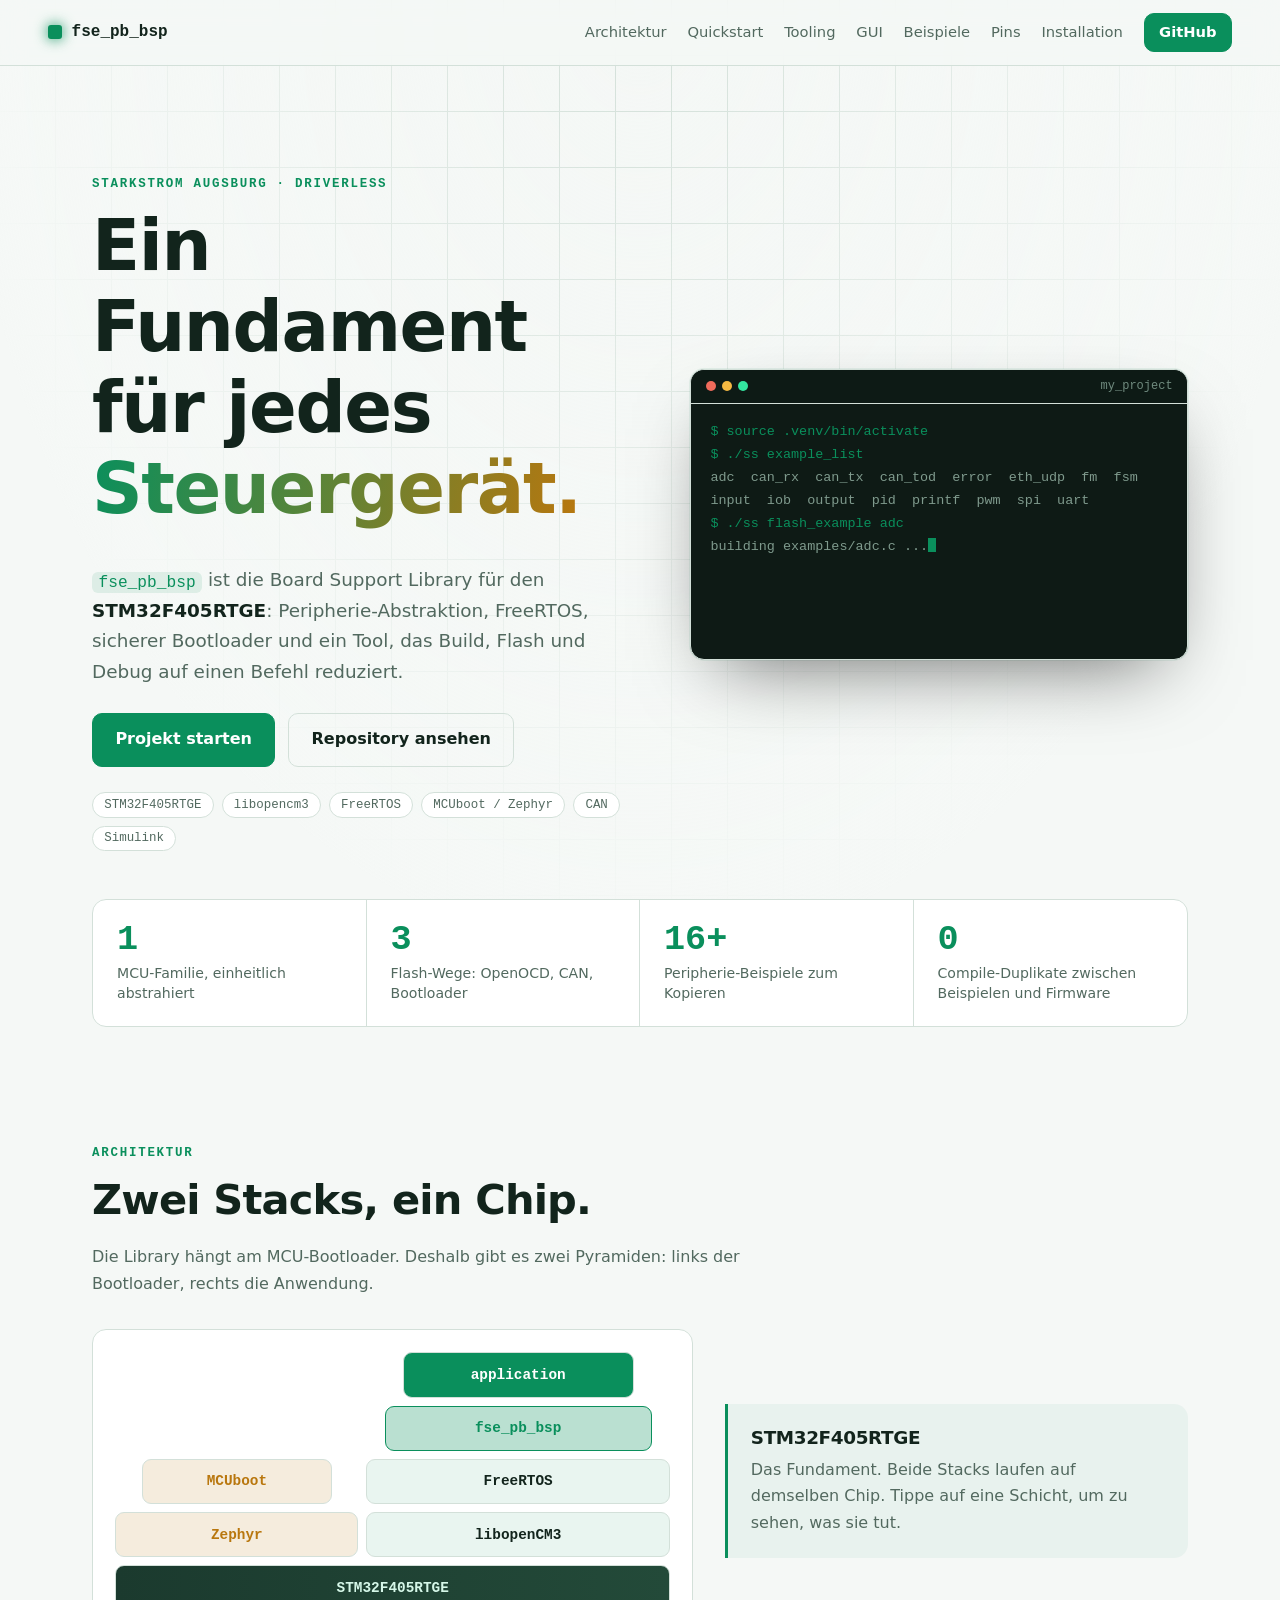
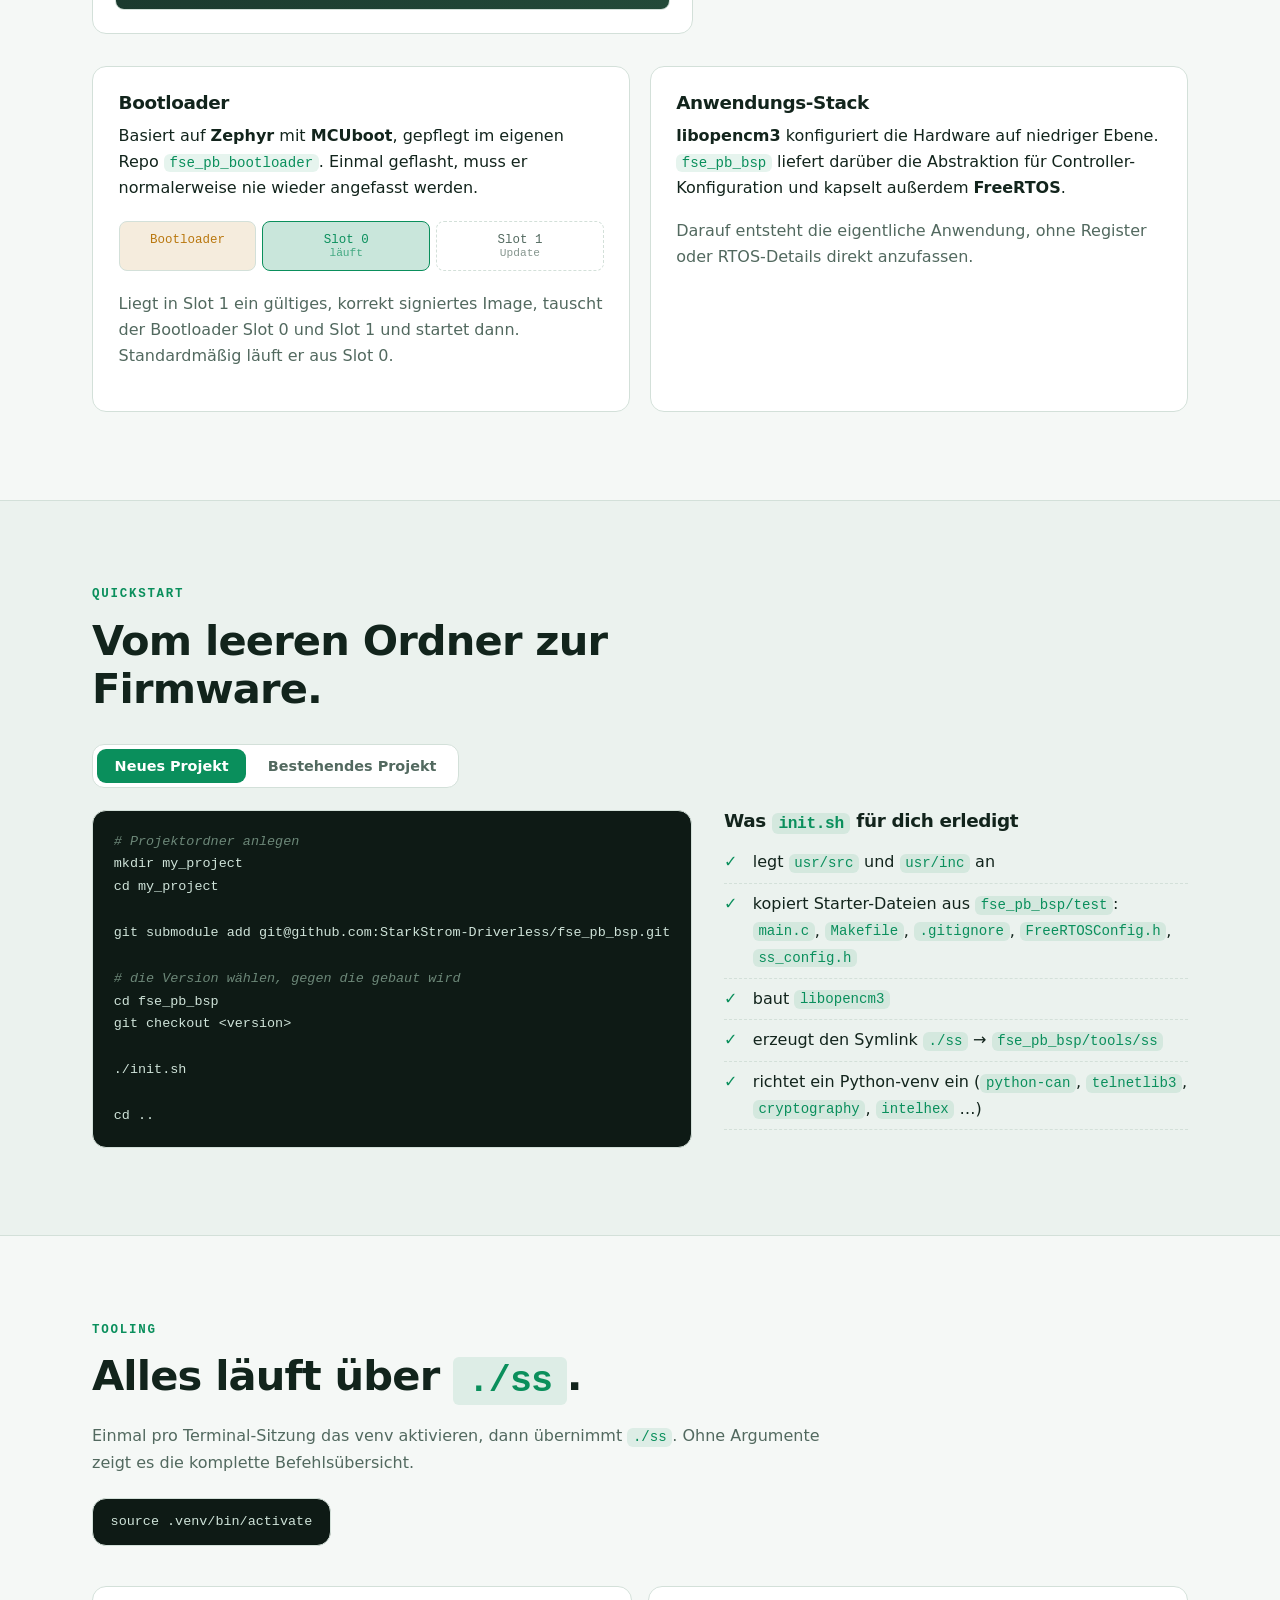
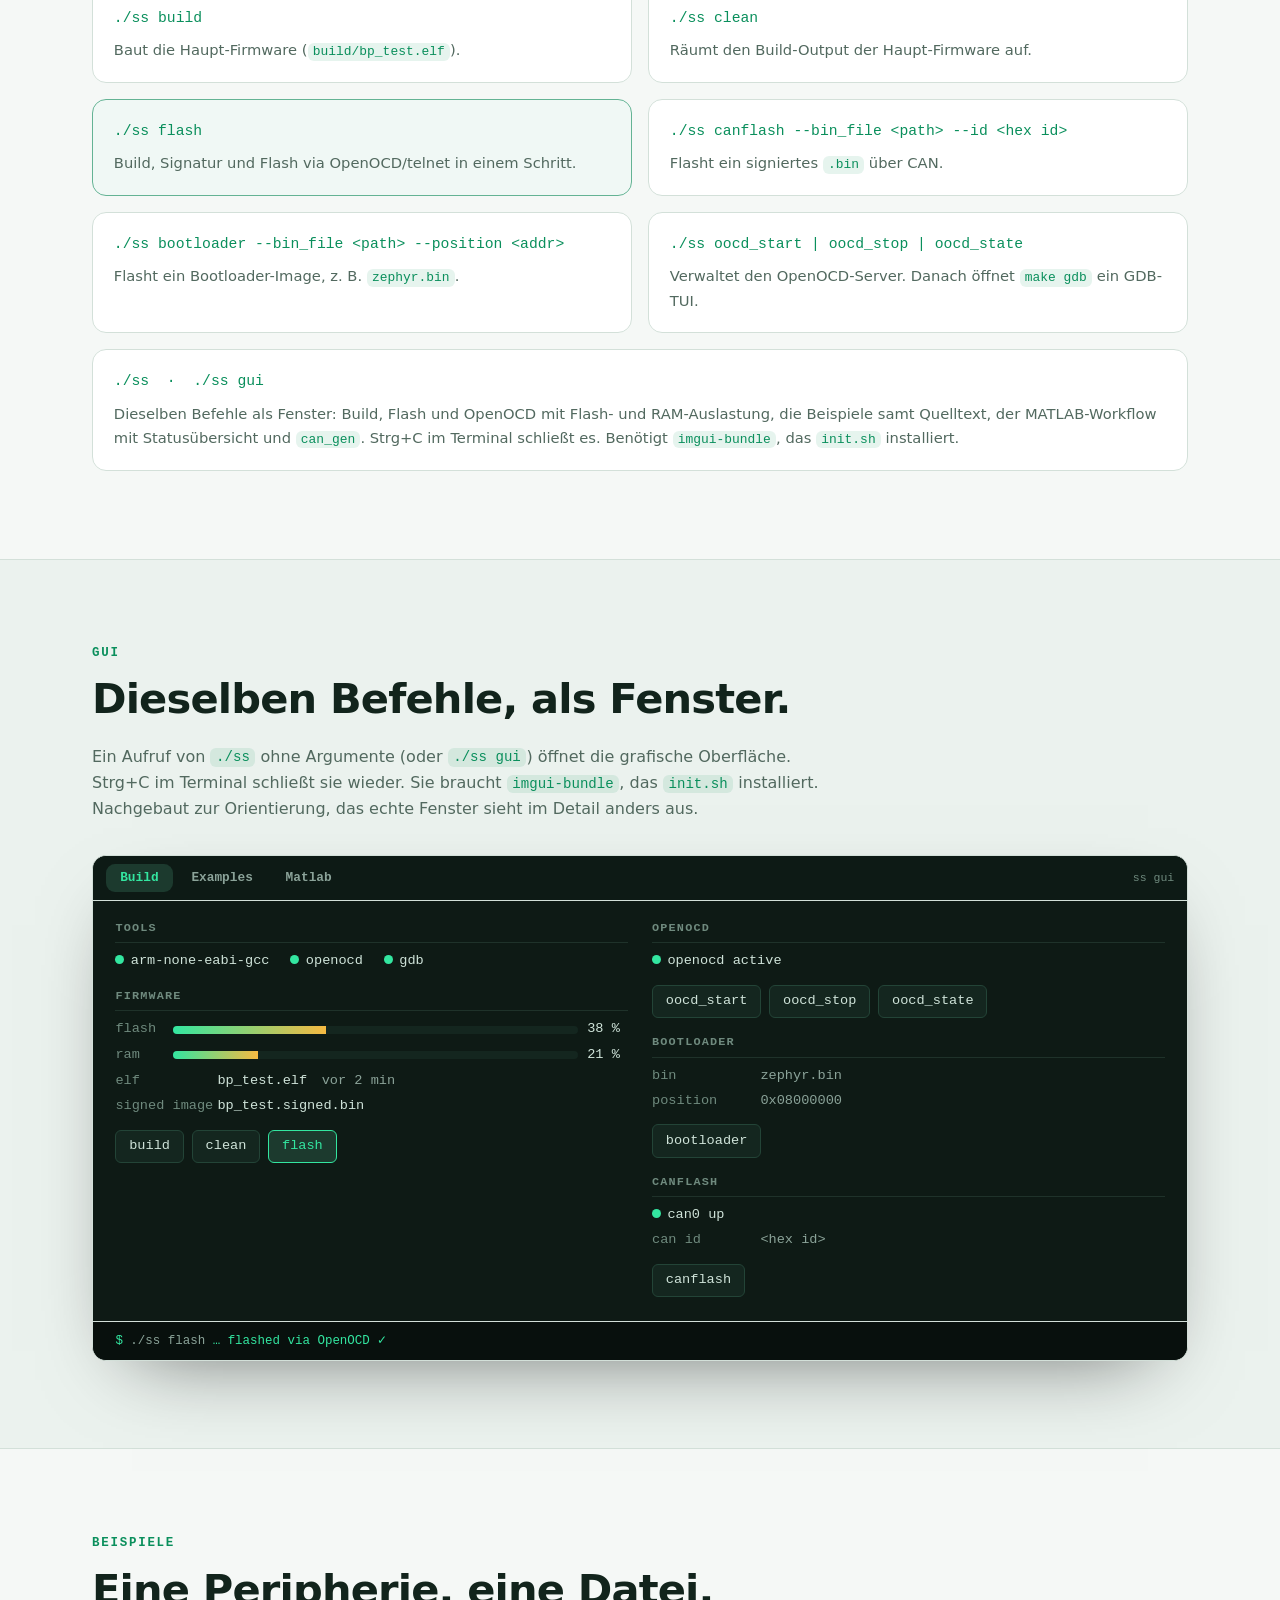
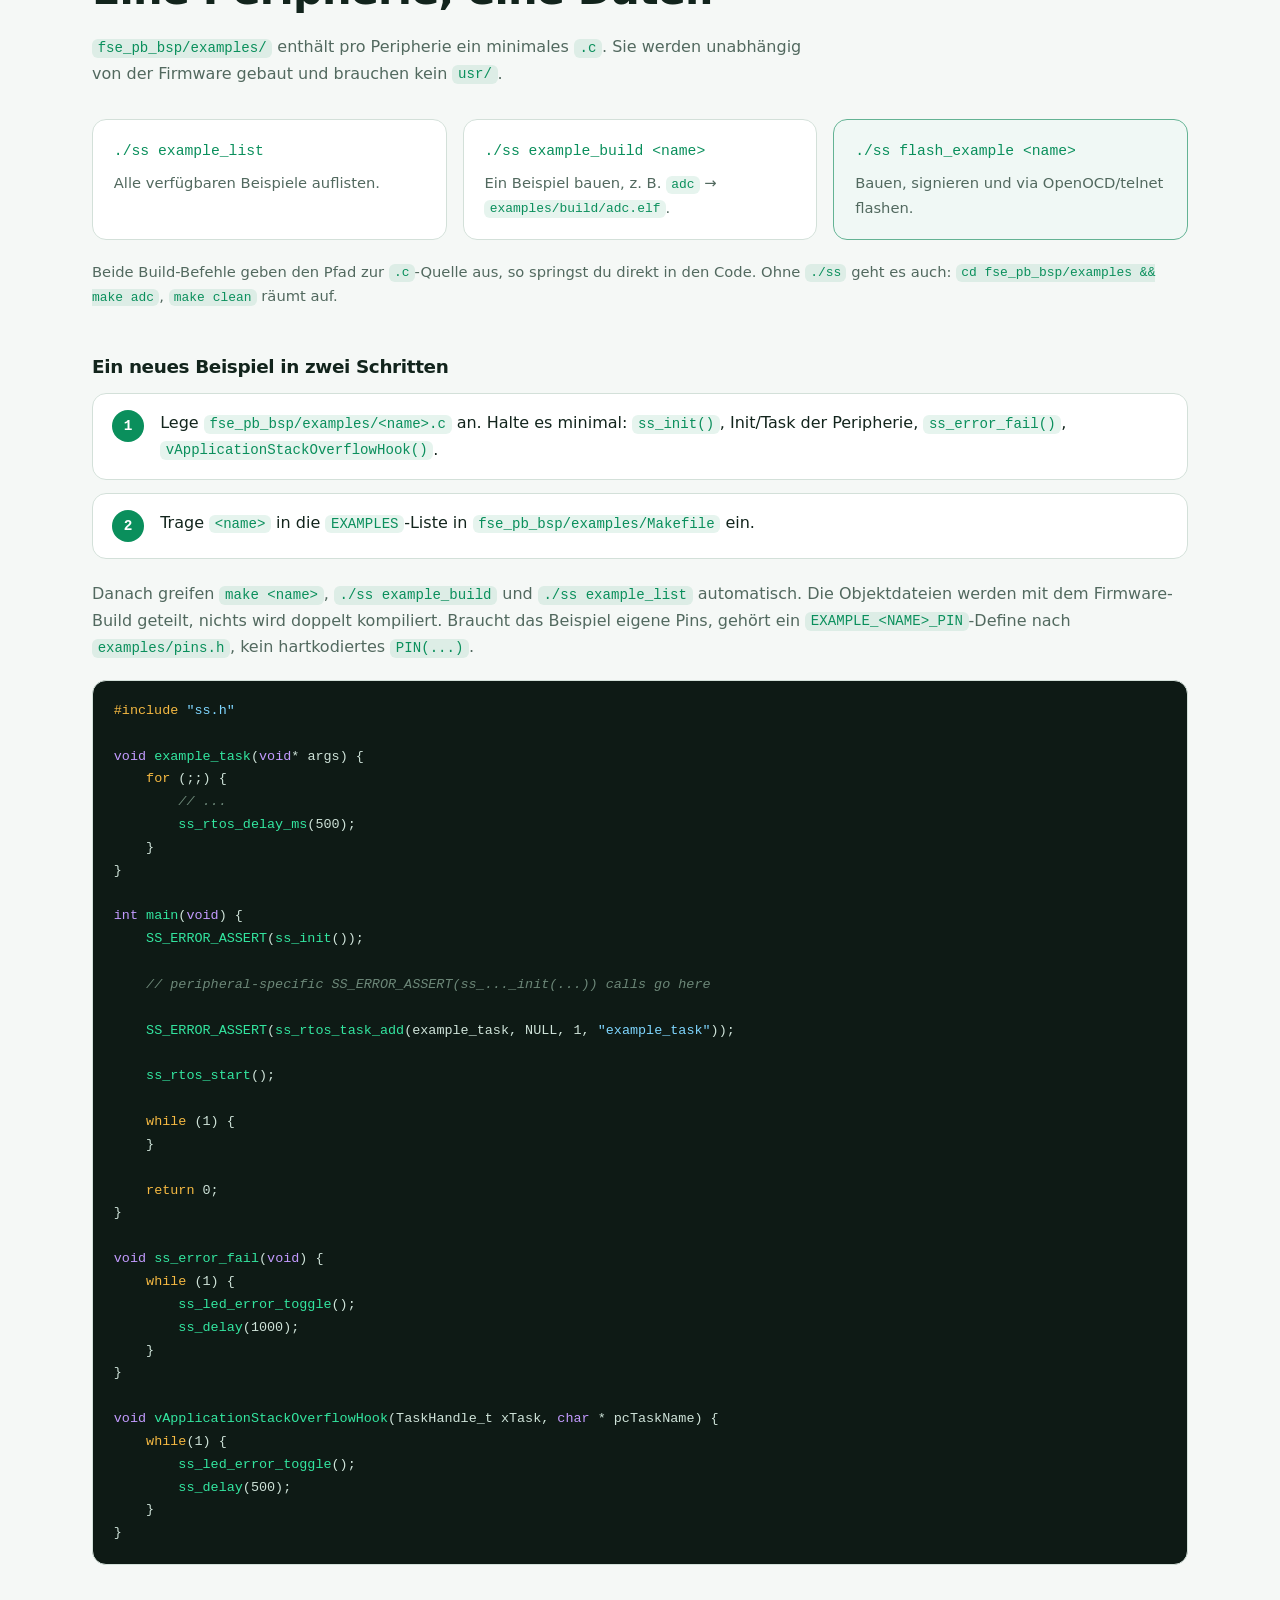
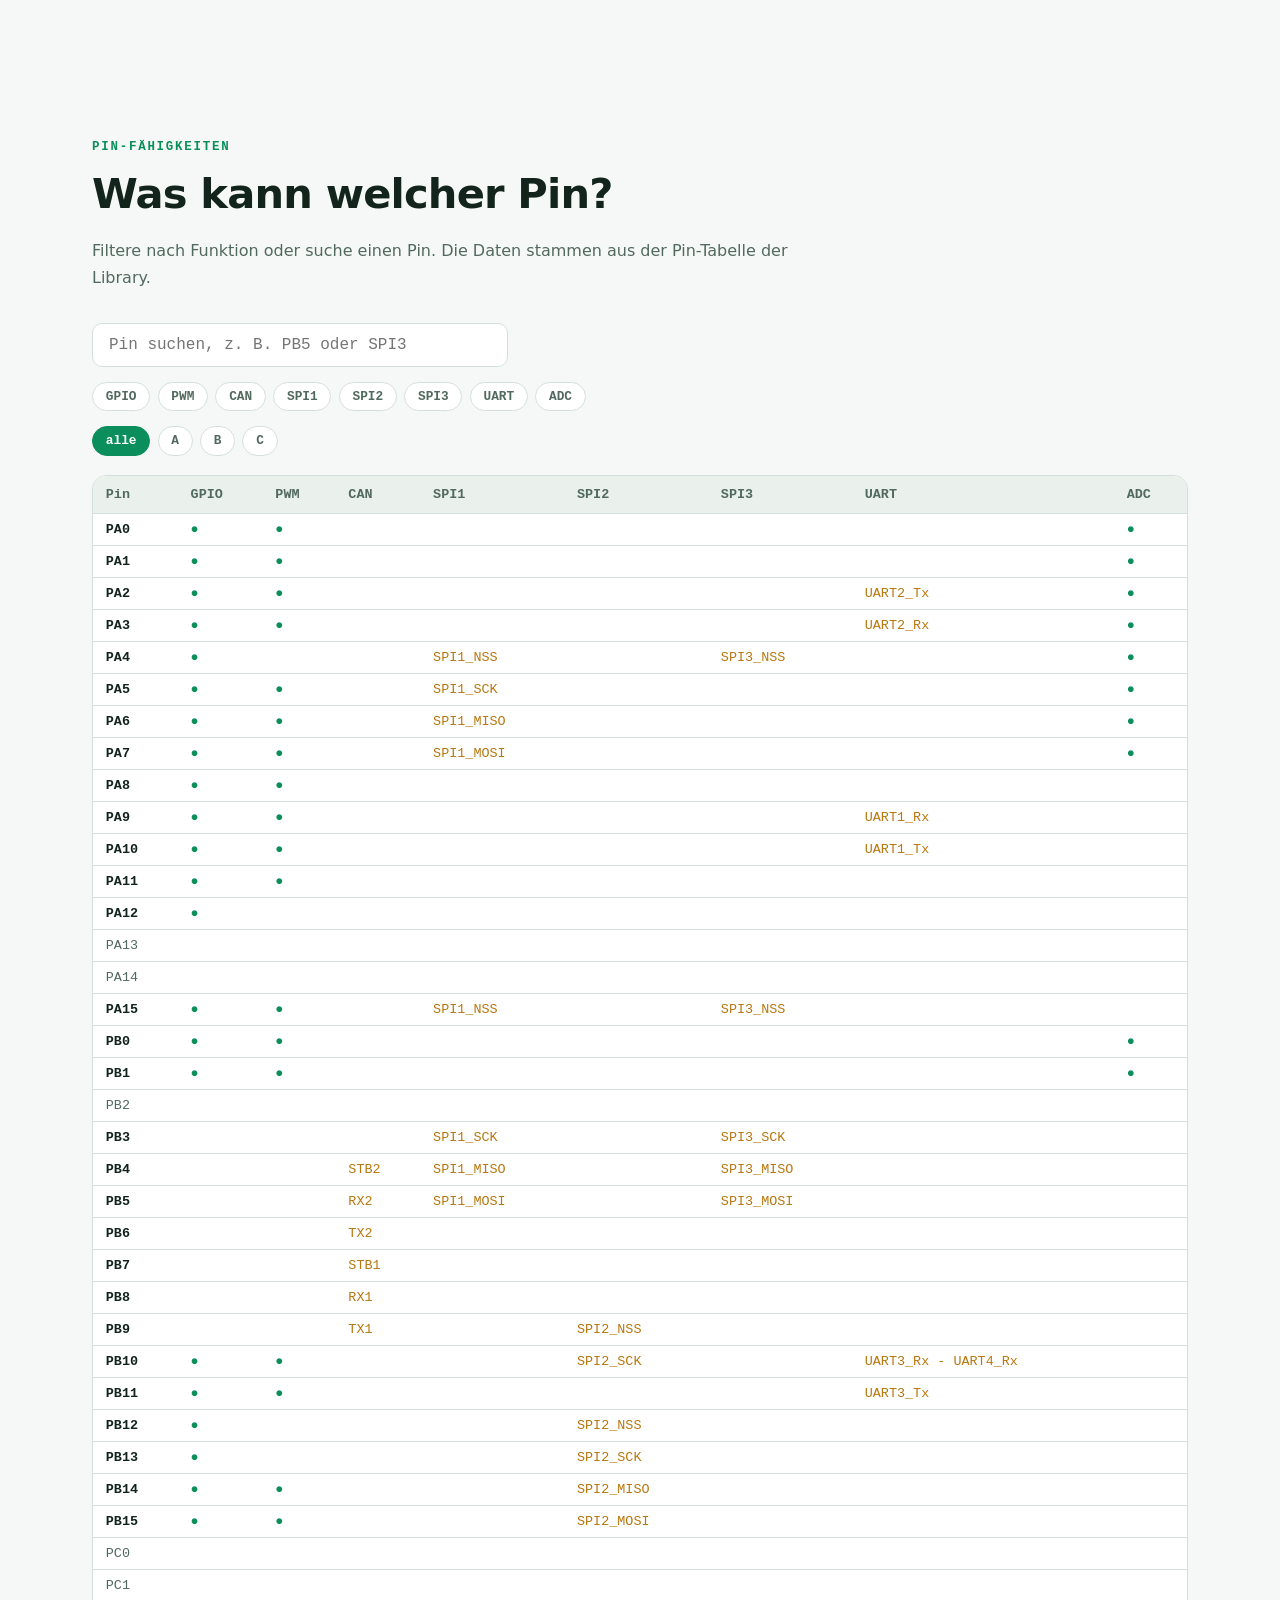
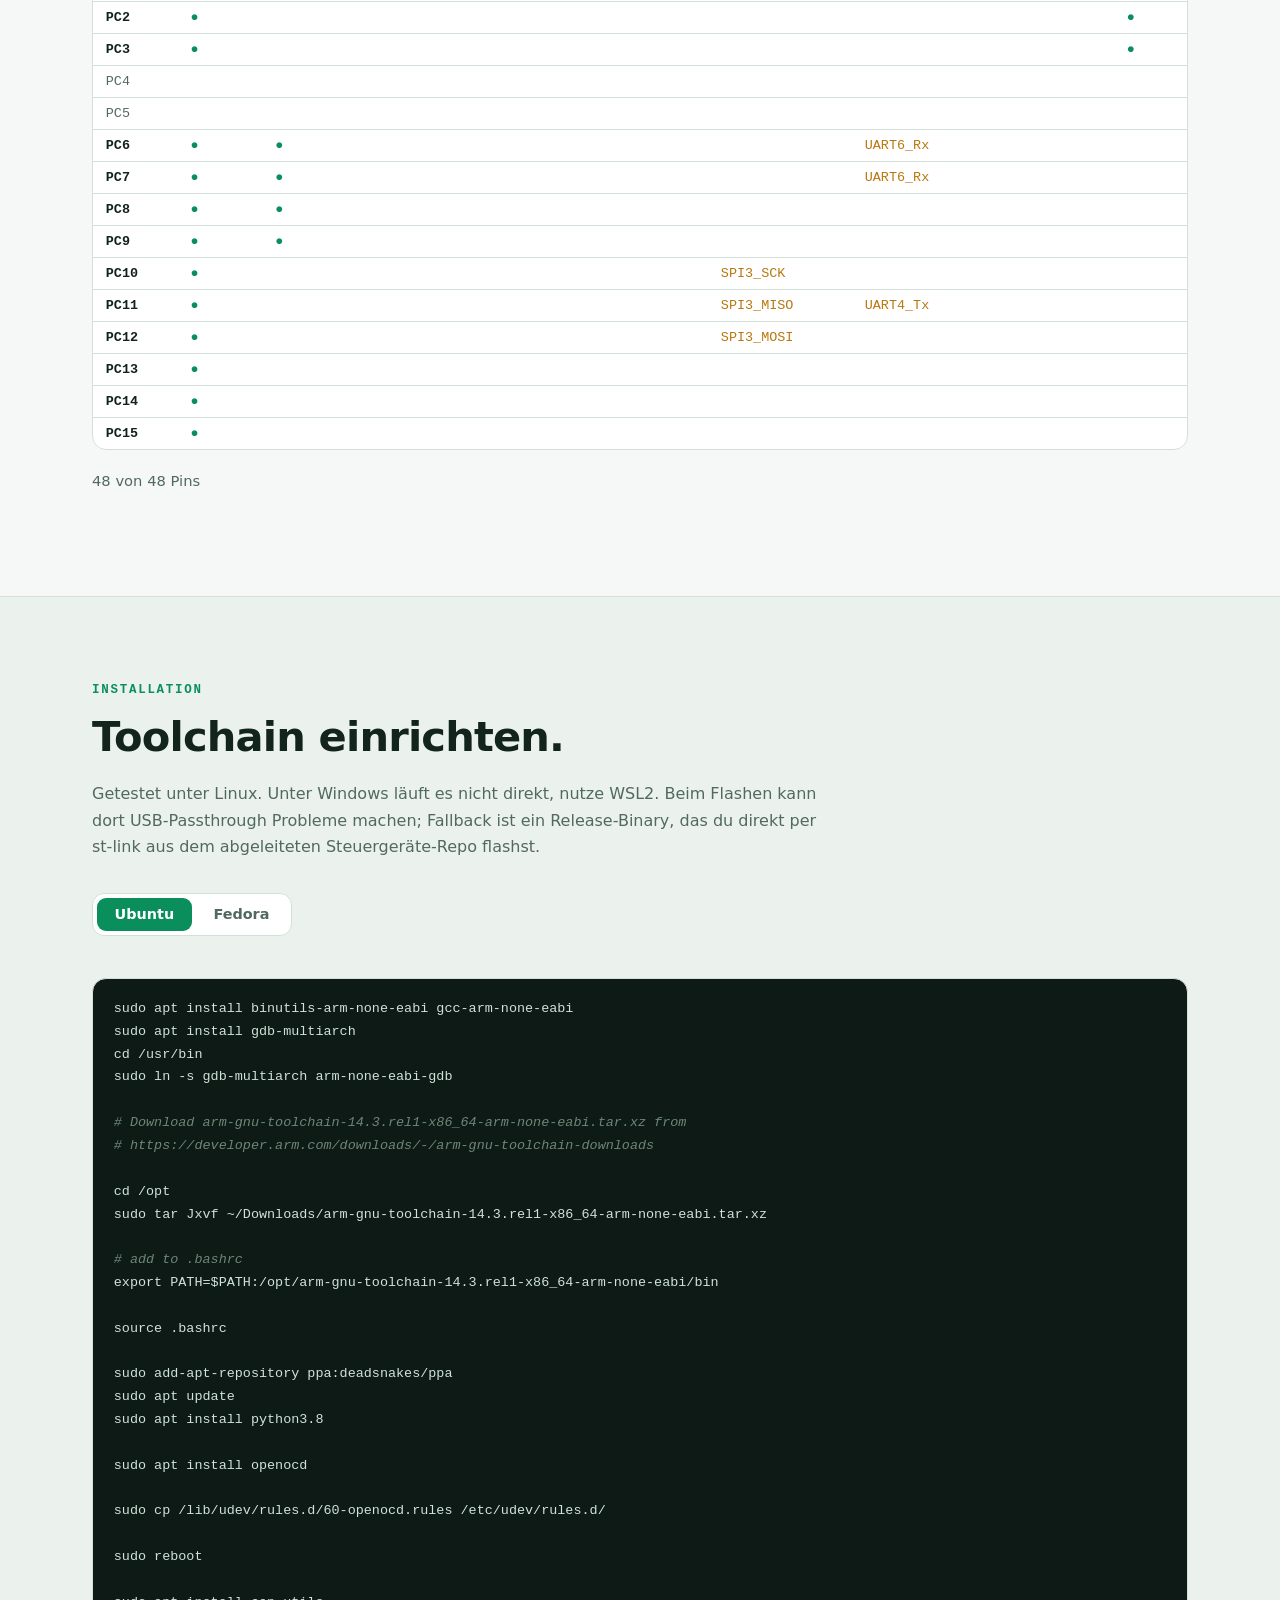
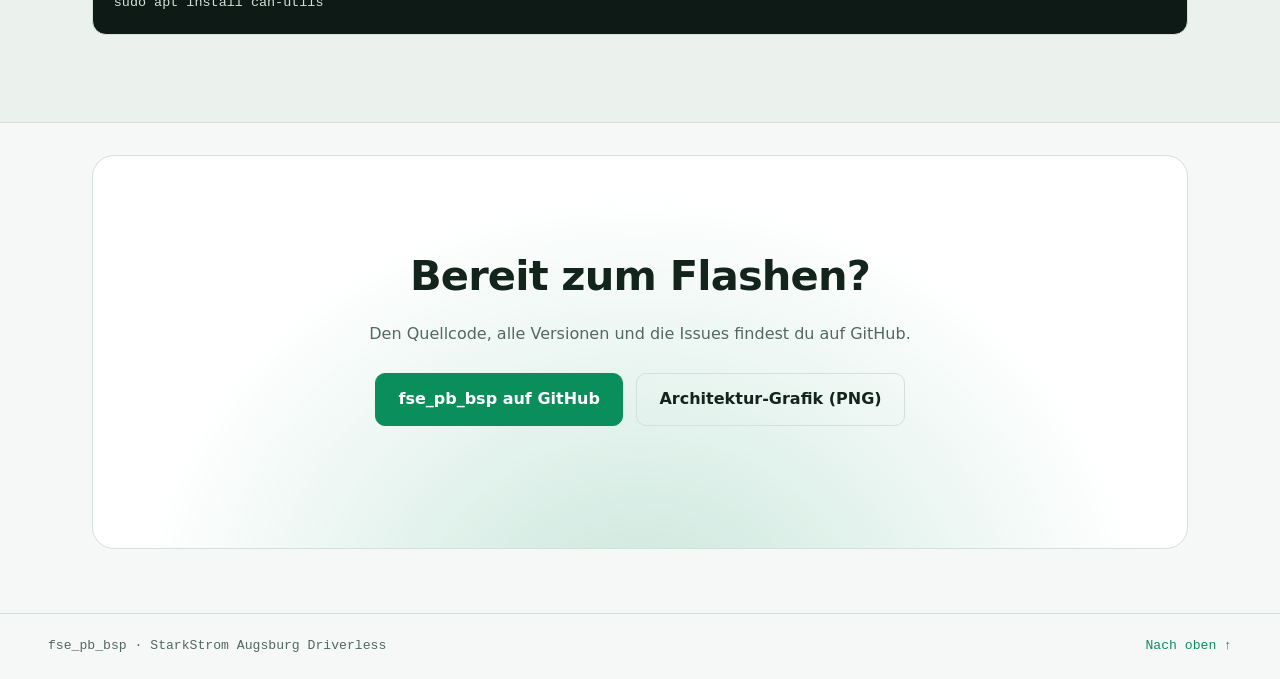
==== docs/index.html @ 4a1db3ed "Add ss GUI section to website Mockup of the ./ss gui window (Build, Examples, Matlab workflow tabs) " ====
<!doctype html>
<html lang="de">
<head>
<meta charset="utf-8">
<meta name="viewport" content="width=device-width, initial-scale=1">
<title>fse_pb_bsp – Board Support Library für STM32F405</title>
<meta name="description" content="Board Support Library für den STM32F405RTGE, eingesetzt in den Steuergeräten von StarkStrom Augsburg Driverless.">
<meta name="theme-color" content="#0b1210">
<link rel="icon" href="data:image/svg+xml,%3Csvg xmlns='http://www.w3.org/2000/svg' viewBox='0 0 32 32'%3E%3Crect width='32' height='32' rx='6' fill='%230b1210'/%3E%3Cpath d='M8 22V10h8a4 4 0 010 8H8' fill='none' stroke='%2333e6a0' stroke-width='3'/%3E%3C/svg%3E">
<link rel="stylesheet" href="css/style.css">
</head>
<body>

<header class="nav">
  <a class="brand" href="#top"><span class="brand-mark"></span>fse_pb_bsp</a>
  <nav>
    <a href="#stack">Architektur</a>
    <a href="#start">Quickstart</a>
    <a href="#tooling">Tooling</a>
    <a href="#gui">GUI</a>
    <a href="#examples">Beispiele</a>
    <a href="#pins">Pins</a>
    <a href="#install">Installation</a>
    <a class="btn btn-small" href="https://github.com/StarkStrom-Driverless/fse_pb_bsp">GitHub</a>
  </nav>
</header>

<main id="top">

<section class="hero">
  <div class="hero-text">
    <p class="eyebrow">StarkStrom Augsburg · Driverless</p>
    <h1>Ein Fundament für jedes<br><span class="grad">Steuergerät.</span></h1>
    <p class="lead">
      <code>fse_pb_bsp</code> ist die Board Support Library für den <strong>STM32F405RTGE</strong>:
      Peripherie-Abstraktion, FreeRTOS, sicherer Bootloader und ein Tool, das Build, Flash und Debug
      auf einen Befehl reduziert.
    </p>
    <div class="cta">
      <a class="btn" href="#start">Projekt starten</a>
      <a class="btn btn-ghost" href="https://github.com/StarkStrom-Driverless/fse_pb_bsp">Repository ansehen</a>
    </div>
    <ul class="chips">
      <li>STM32F405RTGE</li><li>libopencm3</li><li>FreeRTOS</li><li>MCUboot / Zephyr</li><li>CAN</li><li>Simulink</li>
    </ul>
  </div>

  <div class="terminal" aria-label="Beispiel-Terminal">
    <div class="term-bar"><i></i><i></i><i></i><span>my_project</span></div>
    <pre id="term" aria-live="off"></pre>
  </div>
</section>

<section class="facts">
  <div><b>1</b><span>MCU-Familie, einheitlich abstrahiert</span></div>
  <div><b>3</b><span>Flash-Wege: OpenOCD, CAN, Bootloader</span></div>
  <div><b>16+</b><span>Peripherie-Beispiele zum Kopieren</span></div>
  <div><b>0</b><span>Compile-Duplikate zwischen Beispielen und Firmware</span></div>
</section>

<section id="stack" class="block">
  <div class="block-head">
    <p class="eyebrow">Architektur</p>
    <h2>Zwei Stacks, ein Chip.</h2>
    <p>Die Library hängt am MCU-Bootloader. Deshalb gibt es zwei Pyramiden: links der Bootloader, rechts die Anwendung.</p>
  </div>

  <div class="stack-wrap">
    <div class="stack" role="img" aria-label="Software-Pyramide: STM32F405RTGE als Basis, darauf links Zephyr und MCUboot, rechts libopenCM3, FreeRTOS, fse_pb_bsp und application">
      <div class="col left">
        <div class="lay l-boot" data-k="mcuboot">MCUboot</div>
        <div class="lay l-boot" data-k="zephyr">Zephyr</div>
      </div>
      <div class="col right">
        <div class="lay l-app" data-k="app">application</div>
        <div class="lay l-bsp" data-k="bsp">fse_pb_bsp</div>
        <div class="lay l-3p" data-k="rtos">FreeRTOS</div>
        <div class="lay l-3p" data-k="ocm3">libopenCM3</div>
      </div>
      <div class="lay l-hw" data-k="mcu">STM32F405RTGE</div>
    </div>

    <div class="stack-info" id="stackInfo">
      <h3>STM32F405RTGE</h3>
      <p>Das Fundament. Beide Stacks laufen auf demselben Chip. Tippe auf eine Schicht, um zu sehen, was sie tut.</p>
    </div>
  </div>

  <div class="cards two">
    <article class="card">
      <h3>Bootloader</h3>
      <p>Basiert auf <strong>Zephyr</strong> mit <strong>MCUboot</strong>, gepflegt im eigenen Repo <code>fse_pb_bootloader</code>.
         Einmal geflasht, muss er normalerweise nie wieder angefasst werden.</p>
      <div class="slots">
        <div class="slot boot">Bootloader</div>
        <div class="slot s0">Slot 0 <small>läuft</small></div>
        <div class="slot s1">Slot 1 <small>Update</small></div>
      </div>
      <p class="muted">Liegt in Slot 1 ein gültiges, korrekt signiertes Image, tauscht der Bootloader Slot 0 und Slot 1 und startet dann. Standardmäßig läuft er aus Slot 0.</p>
    </article>
    <article class="card">
      <h3>Anwendungs-Stack</h3>
      <p><strong>libopencm3</strong> konfiguriert die Hardware auf niedriger Ebene. <code>fse_pb_bsp</code> liefert
         darüber die Abstraktion für Controller-Konfiguration und kapselt außerdem <strong>FreeRTOS</strong>.</p>
      <p class="muted">Darauf entsteht die eigentliche Anwendung, ohne Register oder RTOS-Details direkt anzufassen.</p>
    </article>
  </div>
</section>

<section id="start" class="block alt">
  <div class="block-head">
    <p class="eyebrow">Quickstart</p>
    <h2>Vom leeren Ordner zur Firmware.</h2>
  </div>

  <div class="tabs" data-tabs>
    <div class="tab-list" role="tablist">
      <button role="tab" aria-selected="true" data-tab="new">Neues Projekt</button>
      <button role="tab" aria-selected="false" data-tab="init">Bestehendes Projekt</button>
    </div>

    <div class="tab-panel" data-panel="new">
      <div class="split">
        <div>
<pre class="code" data-copy><code><span class="c"># Projektordner anlegen</span>
mkdir my_project
cd my_project

git submodule add git@github.com:StarkStrom-Driverless/fse_pb_bsp.git

<span class="c"># die Version wählen, gegen die gebaut wird</span>
cd fse_pb_bsp
git checkout &lt;version&gt;

./init.sh

cd ..</code></pre>
        </div>
        <div>
          <h3>Was <code>init.sh</code> für dich erledigt</h3>
          <ul class="ticks">
            <li>legt <code>usr/src</code> und <code>usr/inc</code> an</li>
            <li>kopiert Starter-Dateien aus <code>fse_pb_bsp/test</code>: <code>main.c</code>, <code>Makefile</code>, <code>.gitignore</code>, <code>FreeRTOSConfig.h</code>, <code>ss_config.h</code></li>
            <li>baut <code>libopencm3</code></li>
            <li>erzeugt den Symlink <code>./ss</code> → <code>fse_pb_bsp/tools/ss</code></li>
            <li>richtet ein Python-venv ein (<code>python-can</code>, <code>telnetlib3</code>, <code>cryptography</code>, <code>intelhex</code> …)</li>
          </ul>
        </div>
      </div>
    </div>

    <div class="tab-panel" data-panel="init" hidden>
      <div class="split">
        <div>
<pre class="code" data-copy><code>cd my_project

git submodule update

cd fse_pb_bsp
git checkout &lt;version&gt;

./init.sh

cd ..</code></pre>
        </div>
        <div>
          <h3>Frisch geklont oder Version gebumpt?</h3>
          <p>Dieselben Schritte gegen den vorhandenen Checkout.</p>
          <p class="callout"><code>init.sh</code> ist gefahrlos wiederholbar: Starter-Dateien werden nur kopiert, wenn sie fehlen
          (<code>cp -n</code>), Symlink und venv nur bei Bedarf neu erzeugt.</p>
        </div>
      </div>
    </div>
  </div>
</section>

<section id="tooling" class="block">
  <div class="block-head">
    <p class="eyebrow">Tooling</p>
    <h2>Alles läuft über <code>./ss</code>.</h2>
    <p>Einmal pro Terminal-Sitzung das venv aktivieren, dann übernimmt <code>./ss</code>. Ohne Argumente zeigt es die komplette Befehlsübersicht.</p>
    <pre class="code inline" data-copy><code>source .venv/bin/activate</code></pre>
  </div>

  <div class="cmd-grid">
    <div class="cmd"><code>./ss build</code><p>Baut die Haupt-Firmware (<code>build/bp_test.elf</code>).</p></div>
    <div class="cmd"><code>./ss clean</code><p>Räumt den Build-Output der Haupt-Firmware auf.</p></div>
    <div class="cmd hot"><code>./ss flash</code><p>Build, Signatur und Flash via OpenOCD/telnet in einem Schritt.</p></div>
    <div class="cmd"><code>./ss canflash --bin_file &lt;path&gt; --id &lt;hex id&gt;</code><p>Flasht ein signiertes <code>.bin</code> über CAN.</p></div>
    <div class="cmd"><code>./ss bootloader --bin_file &lt;path&gt; --position &lt;addr&gt;</code><p>Flasht ein Bootloader-Image, z. B. <code>zephyr.bin</code>.</p></div>
    <div class="cmd"><code>./ss oocd_start | oocd_stop | oocd_state</code><p>Verwaltet den OpenOCD-Server. Danach öffnet <code>make gdb</code> ein GDB-TUI.</p></div>
    <div class="cmd wide"><code>./ss &nbsp;·&nbsp; ./ss gui</code>
      <p>Dieselben Befehle als Fenster: Build, Flash und OpenOCD mit Flash- und RAM-Auslastung, die Beispiele samt Quelltext,
      der MATLAB-Workflow mit Statusübersicht und <code>can_gen</code>. Strg+C im Terminal schließt es.
      Benötigt <code>imgui-bundle</code>, das <code>init.sh</code> installiert.</p></div>
  </div>
</section>

<section id="gui" class="block alt">
  <div class="block-head">
    <p class="eyebrow">GUI</p>
    <h2>Dieselben Befehle, als Fenster.</h2>
    <p>Ein Aufruf von <code>./ss</code> ohne Argumente (oder <code>./ss gui</code>) öffnet die grafische Oberfläche. Strg+C im Terminal schließt sie wieder.
       Sie braucht <code>imgui-bundle</code>, das <code>init.sh</code> installiert. Nachgebaut zur Orientierung, das echte Fenster sieht im Detail anders aus.</p>
  </div>

  <div class="gui-win" data-tabs>
    <div class="gui-bar">
      <div class="tab-list gui-tabs" role="tablist">
        <button role="tab" aria-selected="true" data-tab="g-build">Build</button>
        <button role="tab" aria-selected="false" data-tab="g-ex">Examples</button>
        <button role="tab" aria-selected="false" data-tab="g-mat">Matlab</button>
      </div>
      <span class="gui-title">ss gui</span>
    </div>

    <div class="gui-body" data-panel="g-build">
      <div class="gui-col">
        <h4>tools</h4>
        <p><i class="dot ok"></i>arm-none-eabi-gcc <i class="dot ok"></i>openocd <i class="dot ok"></i>gdb</p>
        <h4>firmware</h4>
        <div class="meter"><label>flash</label><div class="bar"><b style="width:38%"></b></div><span>38 %</span></div>
        <div class="meter"><label>ram</label><div class="bar"><b style="width:21%"></b></div><span>21 %</span></div>
        <p class="kv"><span>elf</span>bp_test.elf <em>vor 2 min</em></p>
        <p class="kv"><span>signed image</span>bp_test.signed.bin</p>
        <div class="btnrow"><u>build</u><u>clean</u><u class="hot">flash</u></div>
      </div>
      <div class="gui-col">
        <h4>openocd</h4>
        <p><i class="dot ok"></i>openocd active</p>
        <div class="btnrow"><u>oocd_start</u><u>oocd_stop</u><u>oocd_state</u></div>
        <h4>bootloader</h4>
        <p class="kv"><span>bin</span><em>zephyr.bin</em></p>
        <p class="kv"><span>position</span><em>0x08000000</em></p>
        <div class="btnrow"><u>bootloader</u></div>
        <h4>canflash</h4>
        <p><i class="dot ok"></i>can0 up</p>
        <p class="kv"><span>can id</span><em>&lt;hex id&gt;</em></p>
        <div class="btnrow"><u>canflash</u></div>
      </div>
    </div>

    <div class="gui-body single" data-panel="g-ex" hidden>
      <div class="gui-col">
        <h4>examples</h4>
        <div class="ex-list">
          <u>adc</u><u>can_rx</u><u>can_tx</u><u>can_tod</u><u>error</u><u>eth_udp</u><u>fm</u><u>fsm</u>
          <u>input</u><u>iob</u><u>output</u><u>pid</u><u>printf</u><u>pwm</u><u>spi</u><u>uart</u>
        </div>
        <p class="muted">Ein Beispiel auswählen zeigt seinen Quelltext. Von dort aus lässt es sich bauen (<code>example_build</code>) und flashen (<code>flash_example</code>).</p>
      </div>
    </div>

    <div class="gui-body single" data-panel="g-mat" hidden>
      <div class="gui-col">
        <h4>workflow <small>Box anklicken führt den Schritt aus</small></h4>
        <div class="flow">
          <div class="fb ok"><b>matlab_init</b><small>libraries + model</small></div>
          <i>→</i>
          <div class="fb ok"><b>matlab_config</b><small>ert.tlc, step 0.001 s</small></div>
          <i>→</i>
          <div class="fb idle"><b>matlab_open</b><small>edit the model</small></div>
          <i>→</i>
          <div class="fb warn"><b>matlab_build</b><small>model is newer</small></div>
          <i>→</i>
          <div class="fb bad"><b>build</b><small>no elf</small></div>
          <i>→</i>
          <div class="fb idle"><b>flash</b><small>openocd down</small></div>
        </div>
        <p class="legend"><i class="dot ok"></i>aktuell <i class="dot warn"></i>veraltet <i class="dot bad"></i>fehlt <i class="dot idle"></i>neutral</p>
        <p class="muted">Der Status ergibt sich aus Dateizeiten und Einstellungen: ist das Modell neuer als der generierte Code, wird <code>matlab_build</code> gelb.
        Unter <strong>Config</strong> laufen Einrichtung, Libraries und Cleanup, unter <strong>CAN</strong> die generierten Message-Libraries und <code>can_gen</code>.</p>
      </div>
    </div>

    <div class="gui-log"><span class="p">$</span> ./ss flash <span class="ok">… flashed via OpenOCD ✓</span></div>
  </div>
</section>

<section id="examples" class="block">
  <div class="block-head">
    <p class="eyebrow">Beispiele</p>
    <h2>Eine Peripherie, eine Datei.</h2>
    <p><code>fse_pb_bsp/examples/</code> enthält pro Peripherie ein minimales <code>.c</code>. Sie werden unabhängig von der Firmware gebaut und brauchen kein <code>usr/</code>.</p>
  </div>

  <div class="cmd-grid three">
    <div class="cmd"><code>./ss example_list</code><p>Alle verfügbaren Beispiele auflisten.</p></div>
    <div class="cmd"><code>./ss example_build &lt;name&gt;</code><p>Ein Beispiel bauen, z. B. <code>adc</code> → <code>examples/build/adc.elf</code>.</p></div>
    <div class="cmd hot"><code>./ss flash_example &lt;name&gt;</code><p>Bauen, signieren und via OpenOCD/telnet flashen.</p></div>
  </div>
  <p class="note">Beide Build-Befehle geben den Pfad zur <code>.c</code>-Quelle aus, so springst du direkt in den Code. Ohne <code>./ss</code> geht es auch:
    <code>cd fse_pb_bsp/examples &amp;&amp; make adc</code>, <code>make clean</code> räumt auf.</p>

  <div class="ex-wrap">
    <h3>Ein neues Beispiel in zwei Schritten</h3>
    <ol class="steps">
      <li><span>1</span><div>Lege <code>fse_pb_bsp/examples/&lt;name&gt;.c</code> an. Halte es minimal: <code>ss_init()</code>, Init/Task der Peripherie, <code>ss_error_fail()</code>, <code>vApplicationStackOverflowHook()</code>.</div></li>
      <li><span>2</span><div>Trage <code>&lt;name&gt;</code> in die <code>EXAMPLES</code>-Liste in <code>fse_pb_bsp/examples/Makefile</code> ein.</div></li>
    </ol>
    <p class="muted">Danach greifen <code>make &lt;name&gt;</code>, <code>./ss example_build</code> und <code>./ss example_list</code> automatisch. Die Objektdateien werden mit dem Firmware-Build geteilt, nichts wird doppelt kompiliert.
    Braucht das Beispiel eigene Pins, gehört ein <code>EXAMPLE_&lt;NAME&gt;_PIN</code>-Define nach <code>examples/pins.h</code>, kein hartkodiertes <code>PIN(...)</code>.</p>

<pre class="code big" data-copy><code><span class="k">#include</span> <span class="s">"ss.h"</span>

<span class="t">void</span> <span class="f">example_task</span>(<span class="t">void</span>* args) {
    <span class="k">for</span> (;;) {
        <span class="c">// ...</span>
        <span class="f">ss_rtos_delay_ms</span>(500);
    }
}

<span class="t">int</span> <span class="f">main</span>(<span class="t">void</span>) {
    <span class="f">SS_ERROR_ASSERT</span>(<span class="f">ss_init</span>());

    <span class="c">// peripheral-specific SS_ERROR_ASSERT(ss_..._init(...)) calls go here</span>

    <span class="f">SS_ERROR_ASSERT</span>(<span class="f">ss_rtos_task_add</span>(example_task, NULL, 1, <span class="s">"example_task"</span>));

    <span class="f">ss_rtos_start</span>();

    <span class="k">while</span> (1) {
    }

    <span class="k">return</span> 0;
}

<span class="t">void</span> <span class="f">ss_error_fail</span>(<span class="t">void</span>) {
    <span class="k">while</span> (1) {
        <span class="f">ss_led_error_toggle</span>();
        <span class="f">ss_delay</span>(1000);
    }
}

<span class="t">void</span> <span class="f">vApplicationStackOverflowHook</span>(TaskHandle_t xTask, <span class="t">char</span> * pcTaskName) {
    <span class="k">while</span>(1) {
        <span class="f">ss_led_error_toggle</span>();
        <span class="f">ss_delay</span>(500);
    }
}</code></pre>
  </div>
</section>

<section id="pins" class="block">
  <div class="block-head">
    <p class="eyebrow">Pin-Fähigkeiten</p>
    <h2>Was kann welcher Pin?</h2>
    <p>Filtere nach Funktion oder suche einen Pin. Die Daten stammen aus der Pin-Tabelle der Library.</p>
  </div>

  <div class="pin-tools">
    <input id="pinSearch" type="search" placeholder="Pin suchen, z. B. PB5 oder SPI3" aria-label="Pin suchen" autocomplete="off">
    <div class="filters" id="pinFilters" role="group" aria-label="Funktion filtern"></div>
    <div class="ports" id="pinPorts" role="group" aria-label="Port wählen"></div>
  </div>

  <div class="table-scroll">
    <table class="pins" id="pinTable">
      <thead><tr><th>Pin</th><th>GPIO</th><th>PWM</th><th>CAN</th><th>SPI1</th><th>SPI2</th><th>SPI3</th><th>UART</th><th>ADC</th></tr></thead>
      <tbody></tbody>
    </table>
  </div>
  <p class="note" id="pinCount"></p>
</section>

<section id="install" class="block alt">
  <div class="block-head">
    <p class="eyebrow">Installation</p>
    <h2>Toolchain einrichten.</h2>
    <p>Getestet unter Linux. Unter Windows läuft es nicht direkt, nutze WSL2. Beim Flashen kann dort USB-Passthrough Probleme machen; Fallback ist ein Release-Binary, das du direkt per st-link aus dem abgeleiteten Steuergeräte-Repo flashst.</p>
  </div>

  <div class="tabs" data-tabs>
    <div class="tab-list" role="tablist">
      <button role="tab" aria-selected="true" data-tab="ubuntu">Ubuntu</button>
      <button role="tab" aria-selected="false" data-tab="fedora">Fedora</button>
    </div>

    <div class="tab-panel" data-panel="ubuntu">
<pre class="code big" data-copy><code>sudo apt install binutils-arm-none-eabi gcc-arm-none-eabi
sudo apt install gdb-multiarch
cd /usr/bin
sudo ln -s gdb-multiarch arm-none-eabi-gdb

<span class="c"># Download arm-gnu-toolchain-14.3.rel1-x86_64-arm-none-eabi.tar.xz from</span>
<span class="c"># https://developer.arm.com/downloads/-/arm-gnu-toolchain-downloads</span>

cd /opt
sudo tar Jxvf ~/Downloads/arm-gnu-toolchain-14.3.rel1-x86_64-arm-none-eabi.tar.xz

<span class="c"># add to .bashrc</span>
export PATH=$PATH:/opt/arm-gnu-toolchain-14.3.rel1-x86_64-arm-none-eabi/bin

source .bashrc

sudo add-apt-repository ppa:deadsnakes/ppa
sudo apt update
sudo apt install python3.8

sudo apt install openocd

sudo cp /lib/udev/rules.d/60-openocd.rules /etc/udev/rules.d/

sudo reboot

sudo apt install can-utils</code></pre>
    </div>

    <div class="tab-panel" data-panel="fedora" hidden>
<pre class="code big" data-copy><code>sudo dnf install arm-none-eabi-binutils-cs gdb openocd can-utils xz git make

<span class="c"># create a sym link from gdb to arm-none-eabi-gdb</span>
sudo ln -s gdb gdb-multiarch

<span class="c"># Download arm-gnu-toolchain-15.2.rel1-x86_64-arm-none-eabi.tar.xz from</span>
<span class="c"># https://developer.arm.com/downloads/-/arm-gnu-toolchain-downloads</span>

cd /opt
sudo tar Jxvf ~/Downloads/arm-gnu-toolchain-15.2.rel1-x86_64-arm-none-eabi.tar.xz

export PATH=$PATH:/opt/arm-gnu-toolchain-15.2.rel1-x86_64-arm-none-eabi/bin

sudo cp /lib/udev/rules.d/60-openocd.rules /etc/udev/rules.d/</code></pre>
    </div>
  </div>
</section>

<section class="closing">
  <h2>Bereit zum Flashen?</h2>
  <p>Den Quellcode, alle Versionen und die Issues findest du auf GitHub.</p>
  <div class="cta center">
    <a class="btn" href="https://github.com/StarkStrom-Driverless/fse_pb_bsp">fse_pb_bsp auf GitHub</a>
    <a class="btn btn-ghost" href="assets/software_pyramid.png">Architektur-Grafik (PNG)</a>
  </div>
</section>

</main>

<footer class="foot">
  <span>fse_pb_bsp · StarkStrom Augsburg Driverless</span>
  <a href="#top">Nach oben ↑</a>
</footer>

<script src="js/main.js"></script>
</body>
</html>
---- docs/css/style.css ----
:root {
  --bg: #0b1210;
  --bg2: #0f1a16;
  --panel: #121f1a;
  --line: #1f322a;
  --text: #dbe8e2;
  --muted: #8ba399;
  --accent: #33e6a0;
  --accent2: #f5b942;
  --accent-ink: #04140d;
  --code-bg: #08100d;
  --mono: ui-monospace, "JetBrains Mono", "Cascadia Code", "SF Mono", Menlo, Consolas, monospace;
  --sans: "Inter", system-ui, -apple-system, "Segoe UI", Roboto, "Helvetica Neue", sans-serif;
  --r: 14px;
}
:root[data-theme="light"] {
  --bg: #f5f8f6; --bg2: #eaf1ed; --panel: #ffffff; --line: #d3e0d9;
  --text: #12241c; --muted: #52695f; --accent: #0a8f5c; --accent2: #b9770e;
  --accent-ink: #ffffff; --code-bg: #0e1a15;
}
@media (prefers-color-scheme: light) {
  :root:not([data-theme="dark"]) {
    --bg: #f5f8f6; --bg2: #eaf1ed; --panel: #ffffff; --line: #d3e0d9;
    --text: #12241c; --muted: #52695f; --accent: #0a8f5c; --accent2: #b9770e;
    --accent-ink: #ffffff; --code-bg: #0e1a15;
  }
}

* { box-sizing: border-box; }
html { scroll-behavior: smooth; scroll-padding-top: 76px; }
body {
  margin: 0; background: var(--bg); color: var(--text);
  font: 16px/1.65 var(--sans); -webkit-font-smoothing: antialiased;
  background-image:
    linear-gradient(var(--line) 1px, transparent 1px),
    linear-gradient(90deg, var(--line) 1px, transparent 1px);
  background-size: 56px 56px;
  background-position: -1px -1px;
  background-attachment: fixed;
}
body::before {
  content: ""; position: fixed; inset: 0; z-index: -1; pointer-events: none;
  background: radial-gradient(ellipse at 50% 0%, transparent 0%, var(--bg) 75%);
}
a { color: var(--accent); text-decoration: none; }
a:hover { text-decoration: underline; }
code { font-family: var(--mono); font-size: .88em; background: color-mix(in srgb, var(--accent) 10%, transparent); color: var(--accent); padding: .1em .4em; border-radius: 6px; }
h1, h2, h3 { line-height: 1.15; margin: 0 0 .5em; letter-spacing: -.02em; }
h2 { font-size: clamp(1.8rem, 3.5vw, 2.6rem); }
h3 { font-size: 1.15rem; }
p { margin: 0 0 1em; }
.muted { color: var(--muted); }
.eyebrow { font: 600 .78rem/1 var(--mono); letter-spacing: .14em; text-transform: uppercase; color: var(--accent); margin-bottom: 1rem; }

/* nav */
.nav {
  position: sticky; top: 0; z-index: 50; display: flex; align-items: center; justify-content: space-between;
  gap: 1rem; padding: .8rem clamp(1rem, 4vw, 3rem);
  background: color-mix(in srgb, var(--bg) 82%, transparent); backdrop-filter: blur(12px);
  border-bottom: 1px solid var(--line);
}
.brand { display: flex; align-items: center; gap: .6rem; font: 700 1rem var(--mono); color: var(--text); }
.brand:hover { text-decoration: none; }
.brand-mark { width: 14px; height: 14px; border-radius: 3px; background: var(--accent); box-shadow: 0 0 14px var(--accent); }
.nav nav { display: flex; align-items: center; gap: 1.3rem; }
.nav nav a { color: var(--muted); font-size: .92rem; }
.nav nav a:hover { color: var(--text); text-decoration: none; }
.nav nav a.btn { color: var(--accent-ink); }

/* buttons */
.btn {
  display: inline-block; padding: .8rem 1.4rem; border-radius: 10px; font-weight: 600;
  background: var(--accent); color: var(--accent-ink); border: 1px solid var(--accent);
  transition: transform .15s, box-shadow .15s;
}
.btn:hover { text-decoration: none; transform: translateY(-2px); box-shadow: 0 8px 26px color-mix(in srgb, var(--accent) 35%, transparent); }
.btn-ghost { background: transparent; color: var(--text); border-color: var(--line); }
.btn-ghost:hover { border-color: var(--accent); box-shadow: none; }
.btn-small { padding: .4rem .9rem; font-size: .88rem; }

main { max-width: 1160px; margin: 0 auto; padding: 0 clamp(1rem, 4vw, 2rem); }

/* hero */
.hero { display: grid; grid-template-columns: 1.05fr .95fr; gap: 3rem; align-items: center; padding: clamp(3rem, 9vw, 7rem) 0 3rem; }
.hero h1 { font-size: clamp(2.4rem, 6vw, 4.4rem); }
.grad { background: linear-gradient(100deg, var(--accent), var(--accent2)); -webkit-background-clip: text; background-clip: text; color: transparent; }
.lead { font-size: 1.15rem; color: var(--muted); max-width: 34em; }
.lead strong { color: var(--text); }
.cta { display: flex; flex-wrap: wrap; gap: .8rem; margin: 1.6rem 0; }
.cta.center { justify-content: center; }
.chips { display: flex; flex-wrap: wrap; gap: .5rem; list-style: none; padding: 0; margin: 0; }
.chips li { font: .78rem var(--mono); padding: .3rem .7rem; border: 1px solid var(--line); border-radius: 999px; color: var(--muted); background: var(--panel); }

.terminal { background: var(--code-bg); border: 1px solid var(--line); border-radius: var(--r); box-shadow: 0 30px 80px -30px rgba(0,0,0,.6), 0 0 0 1px color-mix(in srgb, var(--accent) 8%, transparent); overflow: hidden; }
.term-bar { display: flex; align-items: center; gap: 6px; padding: .6rem .9rem; background: #0d1a15; border-bottom: 1px solid var(--line); }
.term-bar i { width: 10px; height: 10px; border-radius: 50%; background: #2a3f36; }
.term-bar i:nth-child(1) { background: #ef6b5b; } .term-bar i:nth-child(2) { background: #f5b942; } .term-bar i:nth-child(3) { background: #33e6a0; }
.term-bar span { margin-left: auto; font: .75rem var(--mono); color: #6f8a7e; }
#term { margin: 0; padding: 1.1rem 1.2rem; min-height: 19em; font: .84rem/1.7 var(--mono); color: #c9ddd3; white-space: pre-wrap; }
#term .p { color: var(--accent); } #term .o { color: #7f9a8d; } #term .ok { color: #33e6a0; }
#term .cur { display: inline-block; width: .55em; height: 1.05em; background: var(--accent); vertical-align: -2px; animation: blink 1s steps(1) infinite; }
@keyframes blink { 50% { opacity: 0; } }

/* facts */
.facts { display: grid; grid-template-columns: repeat(4, 1fr); border: 1px solid var(--line); border-radius: var(--r); background: var(--panel); overflow: hidden; margin-bottom: 2rem; }
.facts div { padding: 1.4rem 1.5rem; border-right: 1px solid var(--line); }
.facts div:last-child { border-right: 0; }
.facts b { display: block; font: 700 2.2rem/1 var(--mono); color: var(--accent); margin-bottom: .4rem; }
.facts span { color: var(--muted); font-size: .88rem; line-height: 1.4; display: block; }

/* blocks */
.block { padding: clamp(3rem, 7vw, 5.5rem) 0; }
.block.alt { position: relative; }
.block.alt::before { content: ""; position: absolute; inset: 0 calc(50% - 50vw); background: color-mix(in srgb, var(--bg2) 88%, transparent); border-block: 1px solid var(--line); z-index: -1; }
.block-head { max-width: 46em; margin-bottom: 2rem; }
.block-head p:not(.eyebrow) { color: var(--muted); }

.cards { display: grid; gap: 1.2rem; margin-top: 2rem; }
.cards.two { grid-template-columns: 1fr 1fr; }
.card { background: var(--panel); border: 1px solid var(--line); border-radius: var(--r); padding: 1.6rem; }

/* stack diagram */
.stack-wrap { display: grid; grid-template-columns: 1.3fr 1fr; gap: 2rem; align-items: center; }
.stack { display: grid; grid-template-columns: 1fr 1.25fr; grid-template-rows: auto auto; gap: 8px 8px; background: var(--panel); border: 1px solid var(--line); border-radius: var(--r); padding: 1.4rem; align-items: end; }
.stack .col { display: flex; flex-direction: column; gap: 8px; }
.stack .l-hw { grid-column: 1 / -1; }
.lay { padding: .85rem 1rem; text-align: center; border-radius: 9px; font: 600 .9rem var(--mono); border: 1px solid var(--line); cursor: pointer; transition: transform .15s, box-shadow .15s, border-color .15s; user-select: none; }
.lay:hover, .lay.on { transform: translateY(-2px); border-color: var(--accent); box-shadow: 0 6px 20px -8px var(--accent); }
.l-hw { background: linear-gradient(90deg, #1b3a2e, #234a39); color: #d5f7e8; }
.l-boot { background: color-mix(in srgb, var(--accent2) 14%, var(--panel)); color: var(--accent2); }
.l-3p { background: color-mix(in srgb, var(--accent) 9%, var(--panel)); color: var(--text); }
.l-bsp { background: color-mix(in srgb, var(--accent) 28%, var(--panel)); color: var(--accent); border-color: var(--accent); }
.l-app { background: var(--accent); color: var(--accent-ink); width: 72%; margin: 0 auto; }
.col.right .l-3p, .col.right .l-bsp { width: 100%; }
.col.right .l-bsp { width: 88%; margin: 0 auto; }
.col.right .l-app { width: 76%; }
.col.left .lay { width: 100%; }
.col.left .lay:first-child { width: 78%; margin: 0 auto; }
.stack-info { padding: 1.4rem; border-left: 3px solid var(--accent); background: color-mix(in srgb, var(--accent) 5%, transparent); border-radius: 0 var(--r) var(--r) 0; min-height: 9.5rem; }
.stack-info p { color: var(--muted); margin: 0; }

.slots { display: flex; gap: 6px; margin: 1.2rem 0; font: .78rem var(--mono); }
.slot { padding: .7rem .5rem; border-radius: 8px; text-align: center; border: 1px solid var(--line); flex: 1; }
.slot small { display: block; opacity: .7; font-size: .7rem; }
.slot.boot { flex: .8; background: color-mix(in srgb, var(--accent2) 14%, var(--panel)); color: var(--accent2); }
.slot.s0 { background: color-mix(in srgb, var(--accent) 22%, var(--panel)); color: var(--accent); border-color: var(--accent); }
.slot.s1 { border-style: dashed; color: var(--muted); }

/* code */
.code { position: relative; margin: 0; background: var(--code-bg); border: 1px solid var(--line); border-radius: var(--r); padding: 1.2rem 1.3rem; overflow-x: auto; font: .84rem/1.7 var(--mono); color: #cfe3d9; }
.code code { background: none; color: inherit; padding: 0; font-size: inherit; }
.code.inline { display: inline-block; padding: .7rem 1.1rem; margin-top: .4rem; }
.code.big { margin-top: 1.2rem; }
.code .c { color: #6c8778; font-style: italic; } .code .k { color: #f5b942; } .code .s { color: #7fd6ff; }
.code .t { color: #c39bff; } .code .f { color: #33e6a0; }
.copy { position: absolute; top: .5rem; right: .5rem; font: .7rem var(--mono); padding: .25rem .6rem; border-radius: 6px; background: #14261f; color: #8ba399; border: 1px solid var(--line); cursor: pointer; opacity: 0; transition: opacity .15s; }
.code:hover .copy, .copy:focus { opacity: 1; }
.copy.done { color: var(--accent); }
@media (hover: none) { .copy { opacity: 1; } }

/* tabs */
.tab-list { display: inline-flex; padding: 4px; gap: 4px; background: var(--panel); border: 1px solid var(--line); border-radius: 12px; margin-bottom: 1.4rem; }
.tab-list button { font: 600 .9rem var(--sans); color: var(--muted); background: none; border: 0; padding: .55rem 1.1rem; border-radius: 9px; cursor: pointer; }
.tab-list button[aria-selected="true"] { background: var(--accent); color: var(--accent-ink); }
.split { display: grid; grid-template-columns: 1.1fr 1fr; gap: 2rem; align-items: start; }
.ticks { list-style: none; padding: 0; margin: 0; }
.ticks li { position: relative; padding: .45rem 0 .45rem 1.8rem; border-bottom: 1px dashed var(--line); }
.ticks li::before { content: "✓"; position: absolute; left: 0; color: var(--accent); font-weight: 700; }
.callout { padding: 1rem 1.2rem; border-left: 3px solid var(--accent2); background: color-mix(in srgb, var(--accent2) 8%, transparent); border-radius: 0 10px 10px 0; }

/* commands */
.cmd-grid { display: grid; grid-template-columns: repeat(2, 1fr); gap: 1rem; margin-top: 1.5rem; }
.cmd-grid.three { grid-template-columns: repeat(3, 1fr); margin-top: 0; }
.cmd { background: var(--panel); border: 1px solid var(--line); border-radius: var(--r); padding: 1.2rem 1.3rem; transition: border-color .15s, transform .15s; }
.cmd:hover { border-color: var(--accent); transform: translateY(-2px); }
.cmd > code { display: block; background: none; padding: 0; color: var(--accent); font-size: .92rem; margin-bottom: .5rem; word-break: break-word; }
.cmd p { margin: 0; color: var(--muted); font-size: .92rem; }
.cmd.hot { border-color: color-mix(in srgb, var(--accent) 55%, var(--line)); background: color-mix(in srgb, var(--accent) 6%, var(--panel)); }
.cmd.wide { grid-column: 1 / -1; }
.note { color: var(--muted); font-size: .92rem; margin-top: 1.2rem; }

.ex-wrap { margin-top: 3rem; }
.steps { list-style: none; padding: 0; margin: 1rem 0 1.4rem; display: grid; gap: .8rem; }
.steps li { display: flex; gap: 1rem; align-items: flex-start; background: var(--panel); border: 1px solid var(--line); border-radius: var(--r); padding: 1rem 1.2rem; }
.steps li > span { flex: none; width: 2rem; height: 2rem; border-radius: 50%; display: grid; place-items: center; font: 700 .9rem var(--mono); background: var(--accent); color: var(--accent-ink); }

/* pins */
.pin-tools { display: grid; gap: .9rem; margin-bottom: 1.2rem; }
#pinSearch { width: 100%; max-width: 26rem; font: 1rem var(--mono); padding: .75rem 1rem; border-radius: 10px; border: 1px solid var(--line); background: var(--panel); color: var(--text); }
#pinSearch:focus { outline: 2px solid var(--accent); outline-offset: 1px; }
.filters, .ports { display: flex; flex-wrap: wrap; gap: .45rem; }
.filters button, .ports button { font: 600 .8rem var(--mono); padding: .4rem .8rem; border-radius: 999px; border: 1px solid var(--line); background: var(--panel); color: var(--muted); cursor: pointer; }
.filters button[aria-pressed="true"], .ports button[aria-pressed="true"] { background: var(--accent); color: var(--accent-ink); border-color: var(--accent); }
.table-scroll { overflow-x: auto; border: 1px solid var(--line); border-radius: var(--r); background: var(--panel); }
.pins { width: 100%; border-collapse: collapse; font: .84rem var(--mono); min-width: 720px; }
.pins th { text-align: left; padding: .7rem .8rem; color: var(--muted); font-weight: 600; border-bottom: 1px solid var(--line); background: var(--bg2); position: sticky; top: 0; }
.pins td { padding: .5rem .8rem; border-bottom: 1px solid var(--line); white-space: nowrap; }
.pins tr:last-child td { border-bottom: 0; }
.pins tbody tr:hover { background: color-mix(in srgb, var(--accent) 6%, transparent); }
.pins td:first-child { font-weight: 700; color: var(--text); }
.pins .yes { color: var(--accent); }
.pins .sig { color: var(--accent2); }
.pins .none td:first-child { color: var(--muted); font-weight: 400; }
.pins mark { background: color-mix(in srgb, var(--accent2) 35%, transparent); color: inherit; border-radius: 3px; }

/* closing */
.closing { text-align: center; padding: clamp(3rem, 8vw, 6rem) 1rem; margin: 2rem 0 4rem; border: 1px solid var(--line); border-radius: 22px; background: radial-gradient(ellipse at 50% 120%, color-mix(in srgb, var(--accent) 22%, transparent), transparent 65%), var(--panel); }
.closing p { color: var(--muted); }
.foot { display: flex; justify-content: space-between; flex-wrap: wrap; gap: 1rem; padding: 1.5rem clamp(1rem, 4vw, 3rem); border-top: 1px solid var(--line); color: var(--muted); font: .82rem var(--mono); }

/* responsive */
@media (max-width: 900px) {
  .hero, .stack-wrap, .split, .cards.two { grid-template-columns: 1fr; }
  .facts { grid-template-columns: 1fr 1fr; }
  .facts div:nth-child(2) { border-right: 0; }
  .facts div:nth-child(-n+2) { border-bottom: 1px solid var(--line); }
  .cmd-grid, .cmd-grid.three { grid-template-columns: 1fr; }
  .nav nav a:not(.btn) { display: none; }
}
@media (prefers-reduced-motion: reduce) {
  html { scroll-behavior: auto; }
  * { transition: none !important; animation: none !important; }
}

/* gui mockup */
.gui-win { background: var(--code-bg); border: 1px solid var(--line); border-radius: var(--r); overflow: hidden; box-shadow: 0 30px 80px -40px rgba(0,0,0,.6); color: #cfe3d9; font: .85rem/1.5 var(--mono); }
.gui-bar { display: flex; align-items: center; justify-content: space-between; padding: .5rem .8rem; background: #0d1a15; border-bottom: 1px solid var(--line); gap: 1rem; }
.gui-tabs { margin: 0; background: transparent; border: 0; padding: 0; }
.gui-tabs button { font-family: var(--mono); font-size: .8rem; padding: .4rem .9rem; color: #8ba399; }
.gui-tabs button[aria-selected="true"] { background: #1c3a2e; color: #33e6a0; }
.gui-title { font-size: .72rem; color: #6f8a7e; }
.gui-body { display: grid; grid-template-columns: 1fr 1fr; gap: 1.5rem; padding: 1.2rem 1.4rem; min-height: 21rem; }
.gui-body[hidden] { display: none; }
.gui-body.single { grid-template-columns: 1fr; }
.gui-col h4 { margin: 1rem 0 .5rem; padding-bottom: .3rem; border-bottom: 1px solid #1f322a; font-size: .74rem; letter-spacing: .1em; text-transform: uppercase; color: #6f8a7e; font-weight: 600; }
.gui-col h4:first-child { margin-top: 0; }
.gui-col h4 small { text-transform: none; letter-spacing: 0; margin-left: .6rem; color: #56705f; }
.gui-col p { margin: .3rem 0; }
.gui-col .muted { color: #6f8a7e; font-family: var(--sans); margin-top: 1rem; }
.gui-col code { background: #14261f; }
.dot { display: inline-block; width: 9px; height: 9px; border-radius: 50%; margin: 0 .4rem 0 .8rem; background: #4a5a52; }
.gui-col p > .dot:first-child { margin-left: 0; }
.dot.ok { background: #33e6a0; } .dot.warn { background: #f5b942; } .dot.bad { background: #ef6b5b; } .dot.idle { background: #4a5a52; }
.kv span { display: inline-block; min-width: 7.5em; color: #6f8a7e; }
.kv em { font-style: normal; color: #8ba399; margin-left: .4rem; }
.meter { display: grid; grid-template-columns: 3.5em 1fr 3em; gap: .6rem; align-items: center; margin: .35rem 0; }
.meter label { color: #6f8a7e; }
.bar { height: 8px; border-radius: 4px; background: #14261f; overflow: hidden; }
.bar b { display: block; height: 100%; background: linear-gradient(90deg, #33e6a0, #f5b942); }
.btnrow { display: flex; flex-wrap: wrap; gap: .5rem; margin: .8rem 0 .3rem; }
.gui-win u { text-decoration: none; padding: .35rem .8rem; background: #14261f; border: 1px solid #234437; border-radius: 6px; color: #cfe3d9; cursor: default; }
.gui-win u.hot { background: #1c3a2e; border-color: #33e6a0; color: #33e6a0; }
.ex-list { display: flex; flex-wrap: wrap; gap: .5rem; margin: .6rem 0; }
.flow { display: flex; align-items: stretch; flex-wrap: wrap; gap: .4rem; margin: 1rem 0; }
.flow > i { align-self: center; color: #56705f; font-style: normal; }
.fb { flex: 1 1 8.5rem; padding: .7rem .8rem; border: 1px solid #234437; border-left-width: 4px; border-radius: 8px; background: #101d18; }
.fb b { display: block; font-weight: 600; } .fb small { color: #8ba399; font-size: .74rem; }
.fb.ok { border-left-color: #33e6a0; } .fb.warn { border-left-color: #f5b942; } .fb.bad { border-left-color: #ef6b5b; } .fb.idle { border-left-color: #4a5a52; }
.legend { color: #8ba399; font-size: .78rem; }
.gui-log { padding: .6rem 1.4rem; border-top: 1px solid var(--line); background: #08100d; font-size: .78rem; color: #8ba399; }
.gui-log .p { color: #33e6a0; } .gui-log .ok { color: #33e6a0; }
@media (max-width: 900px) { .gui-body { grid-template-columns: 1fr; } .flow > i { display: none; } }
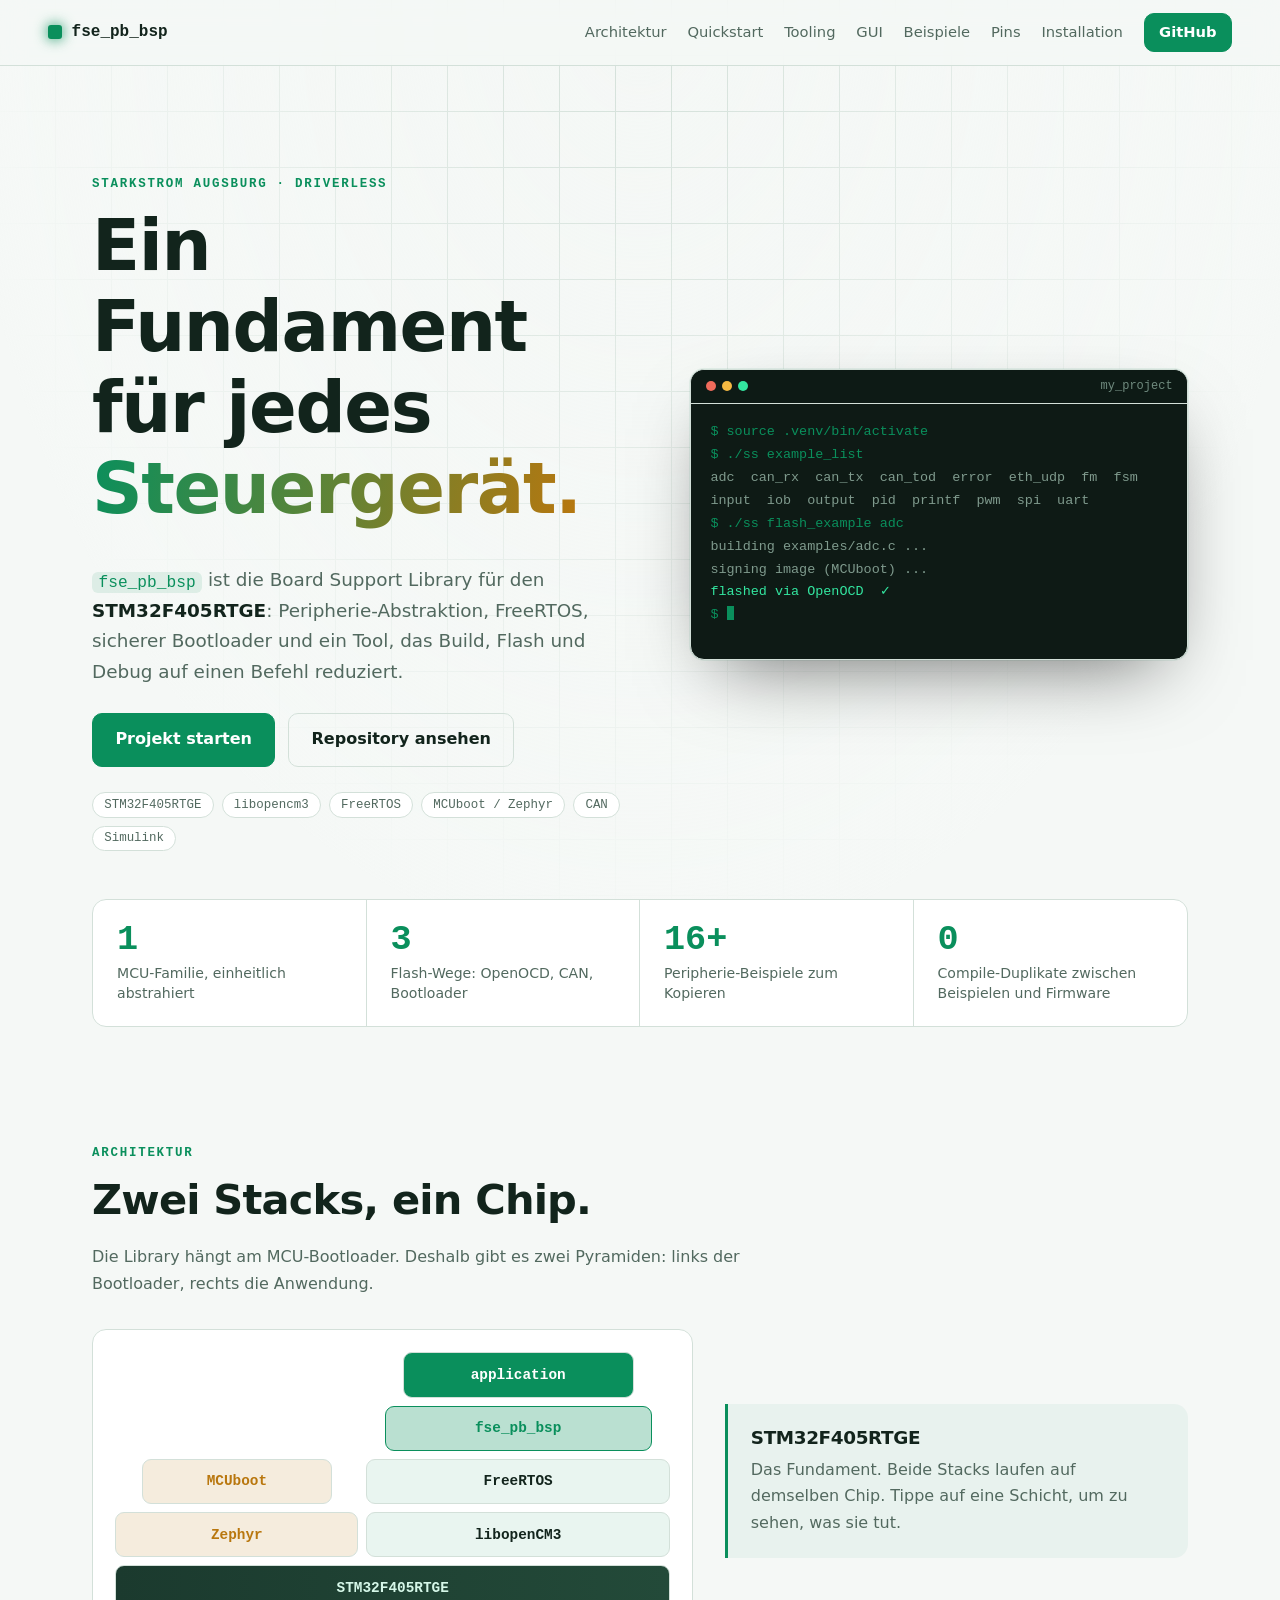
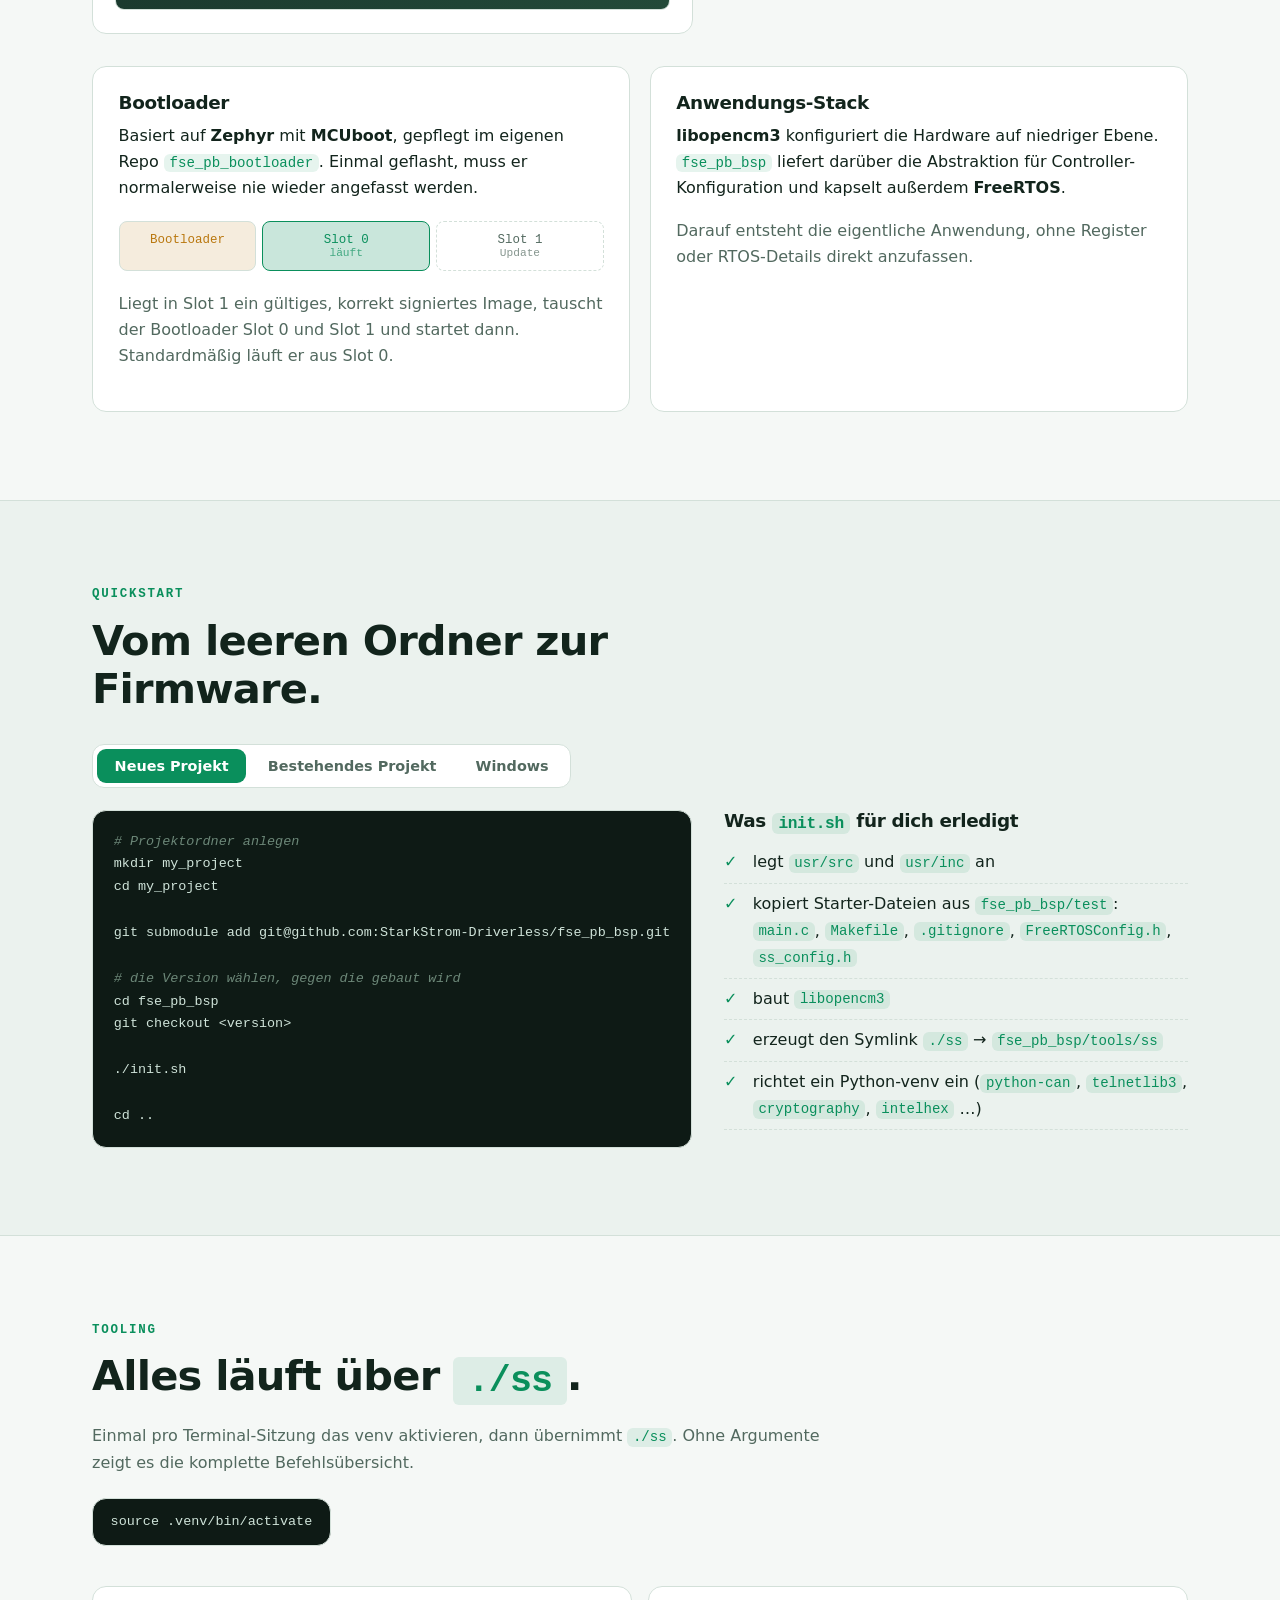
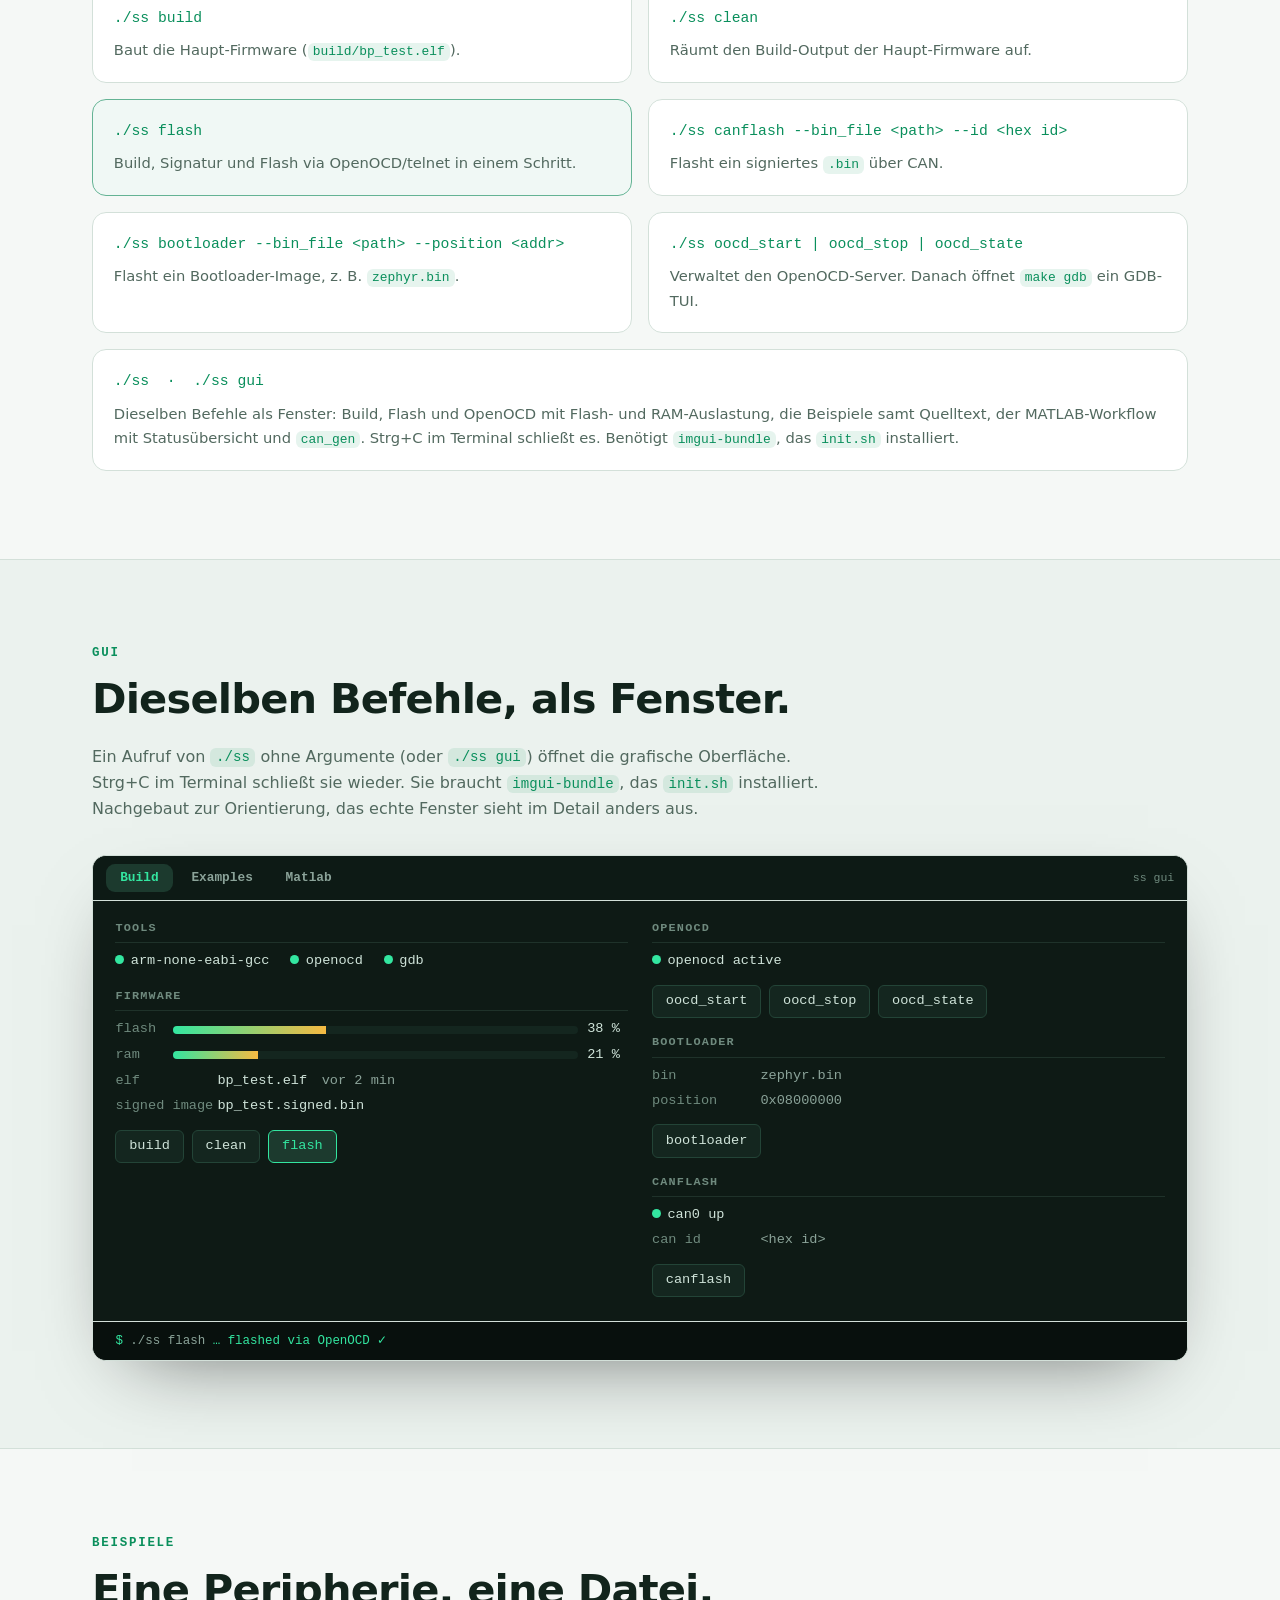
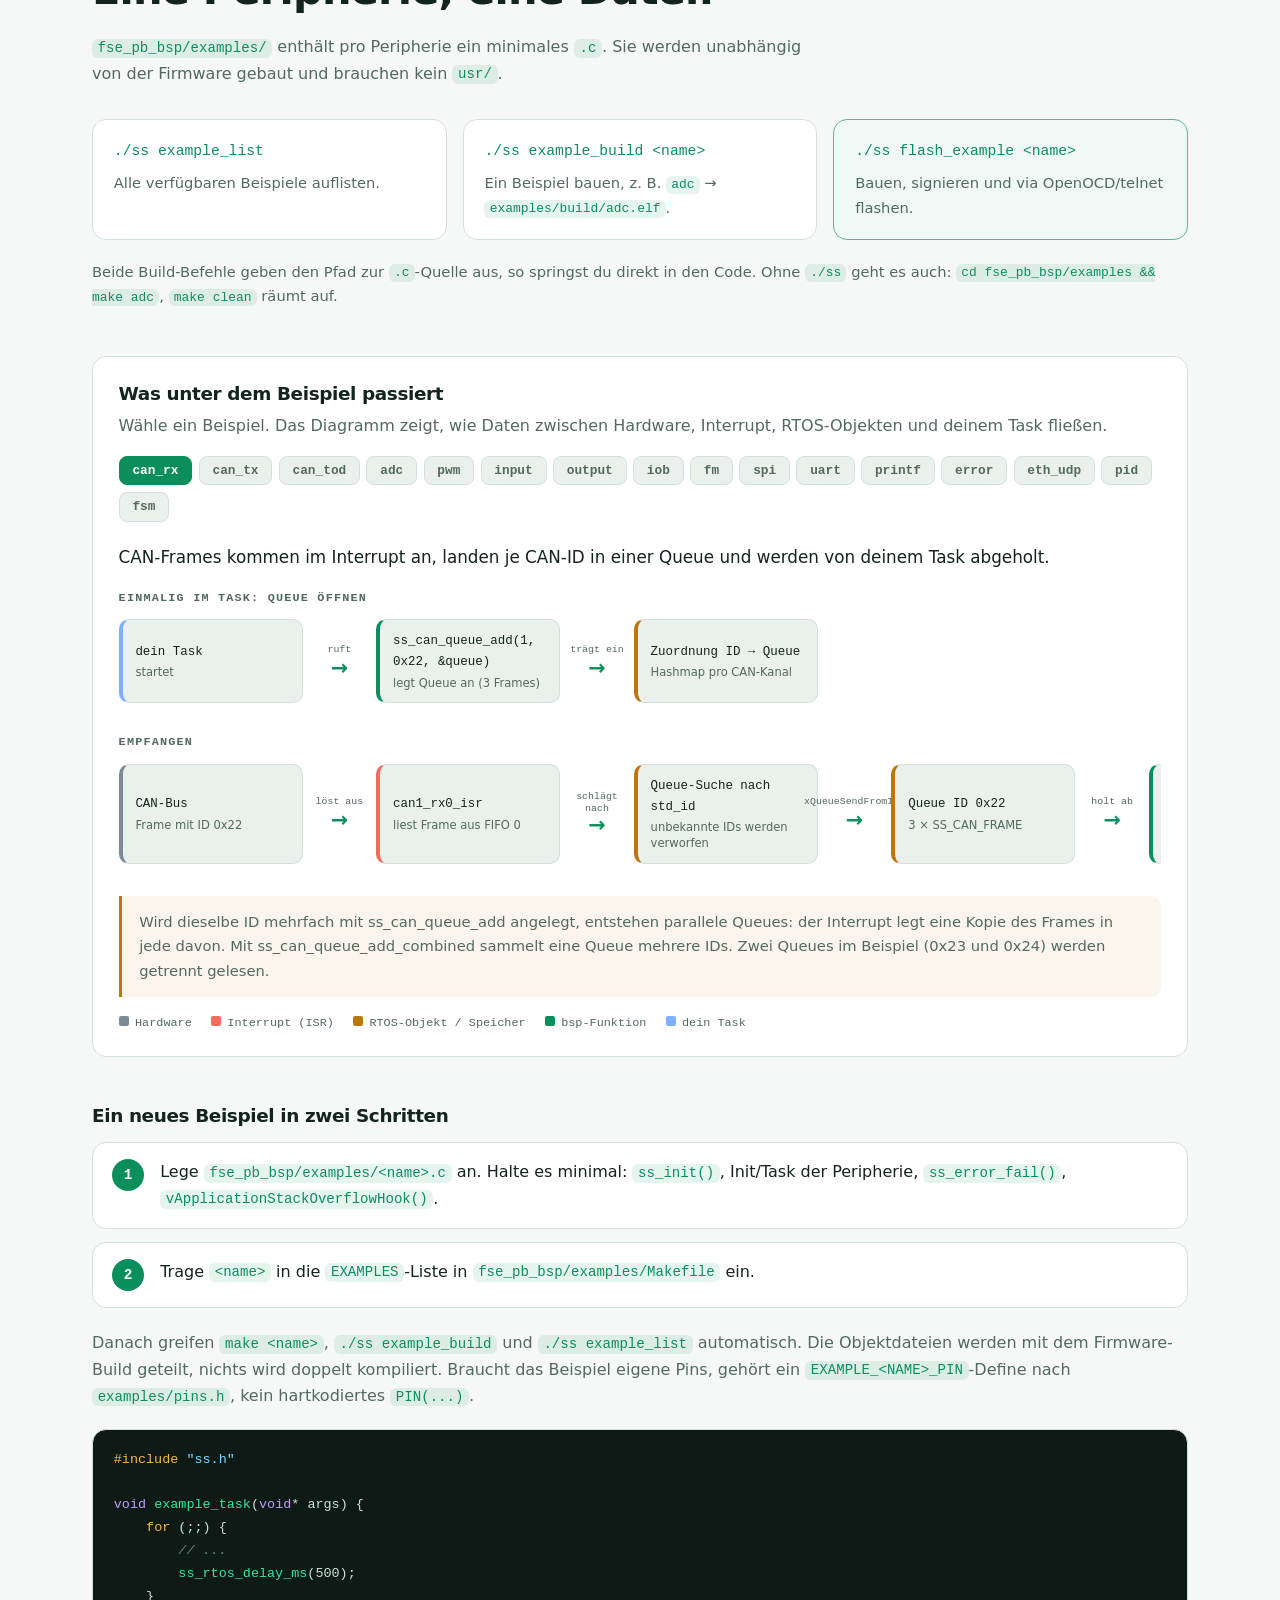
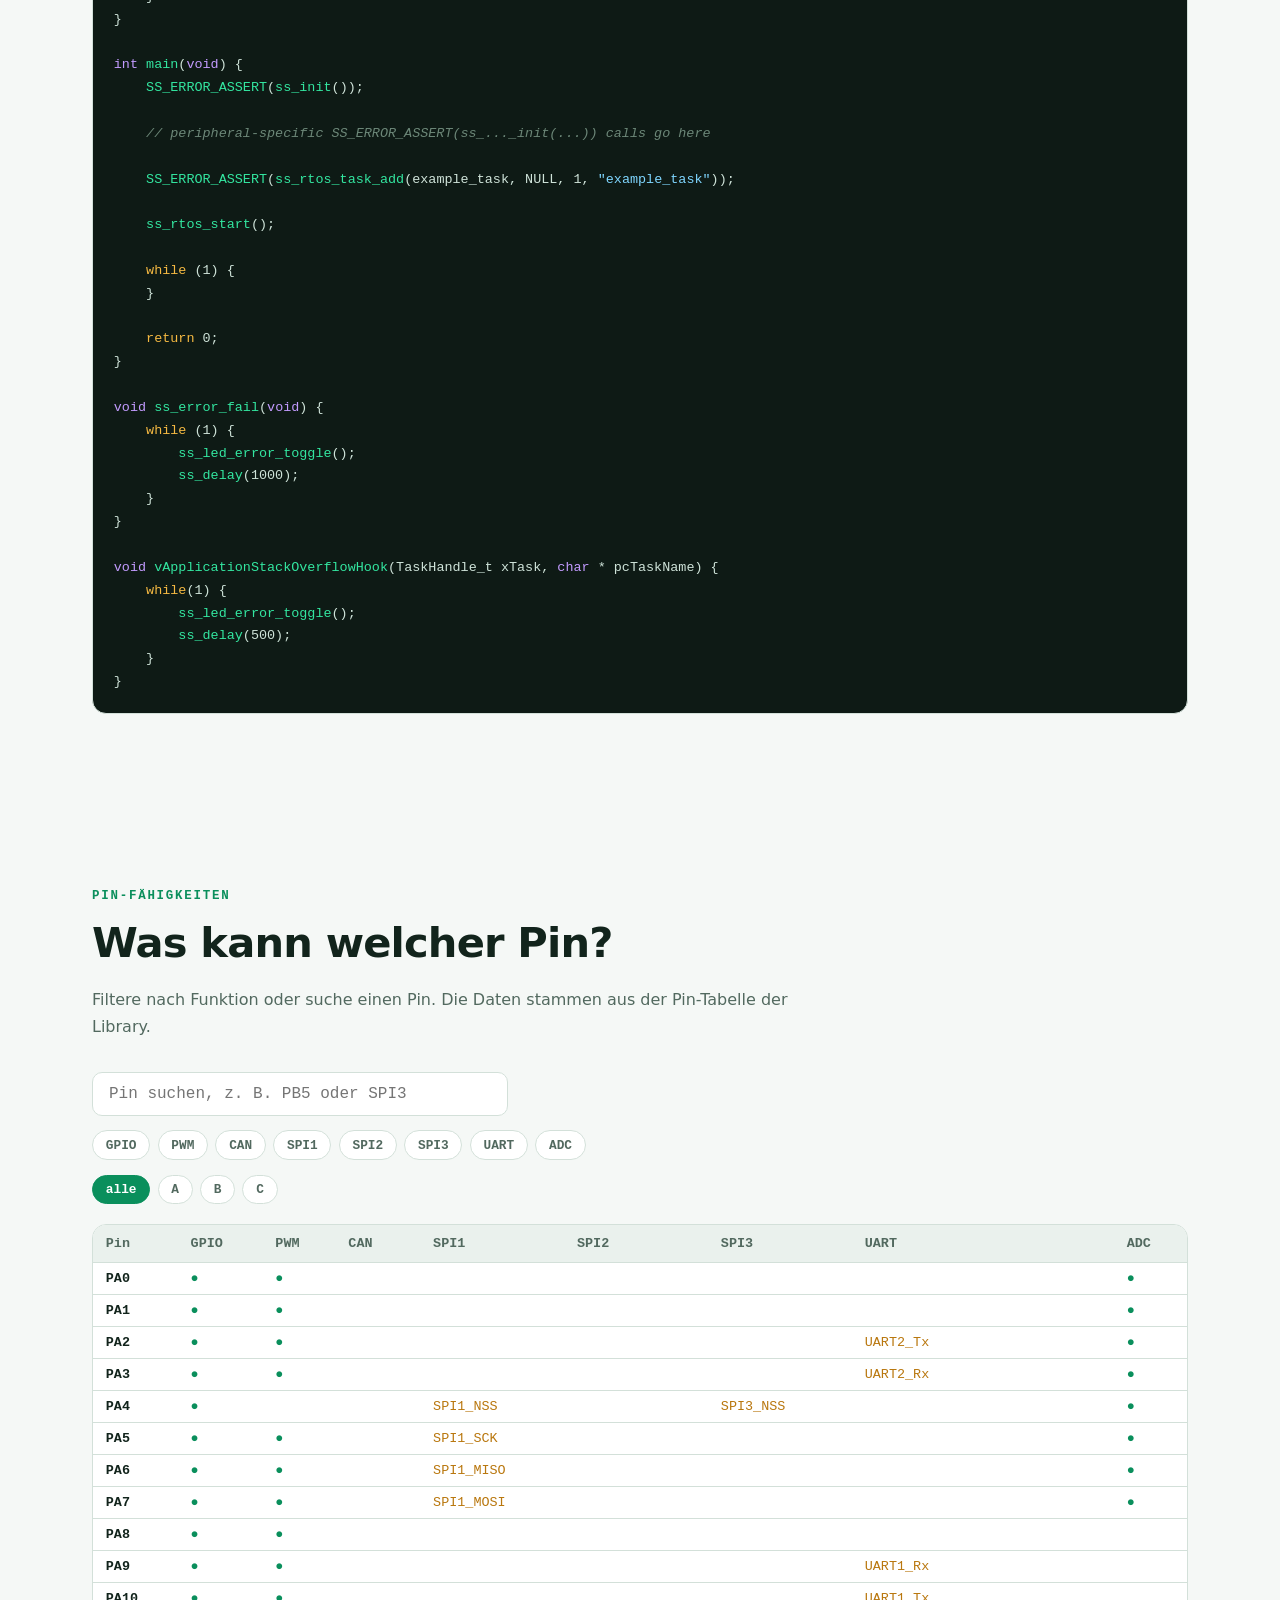
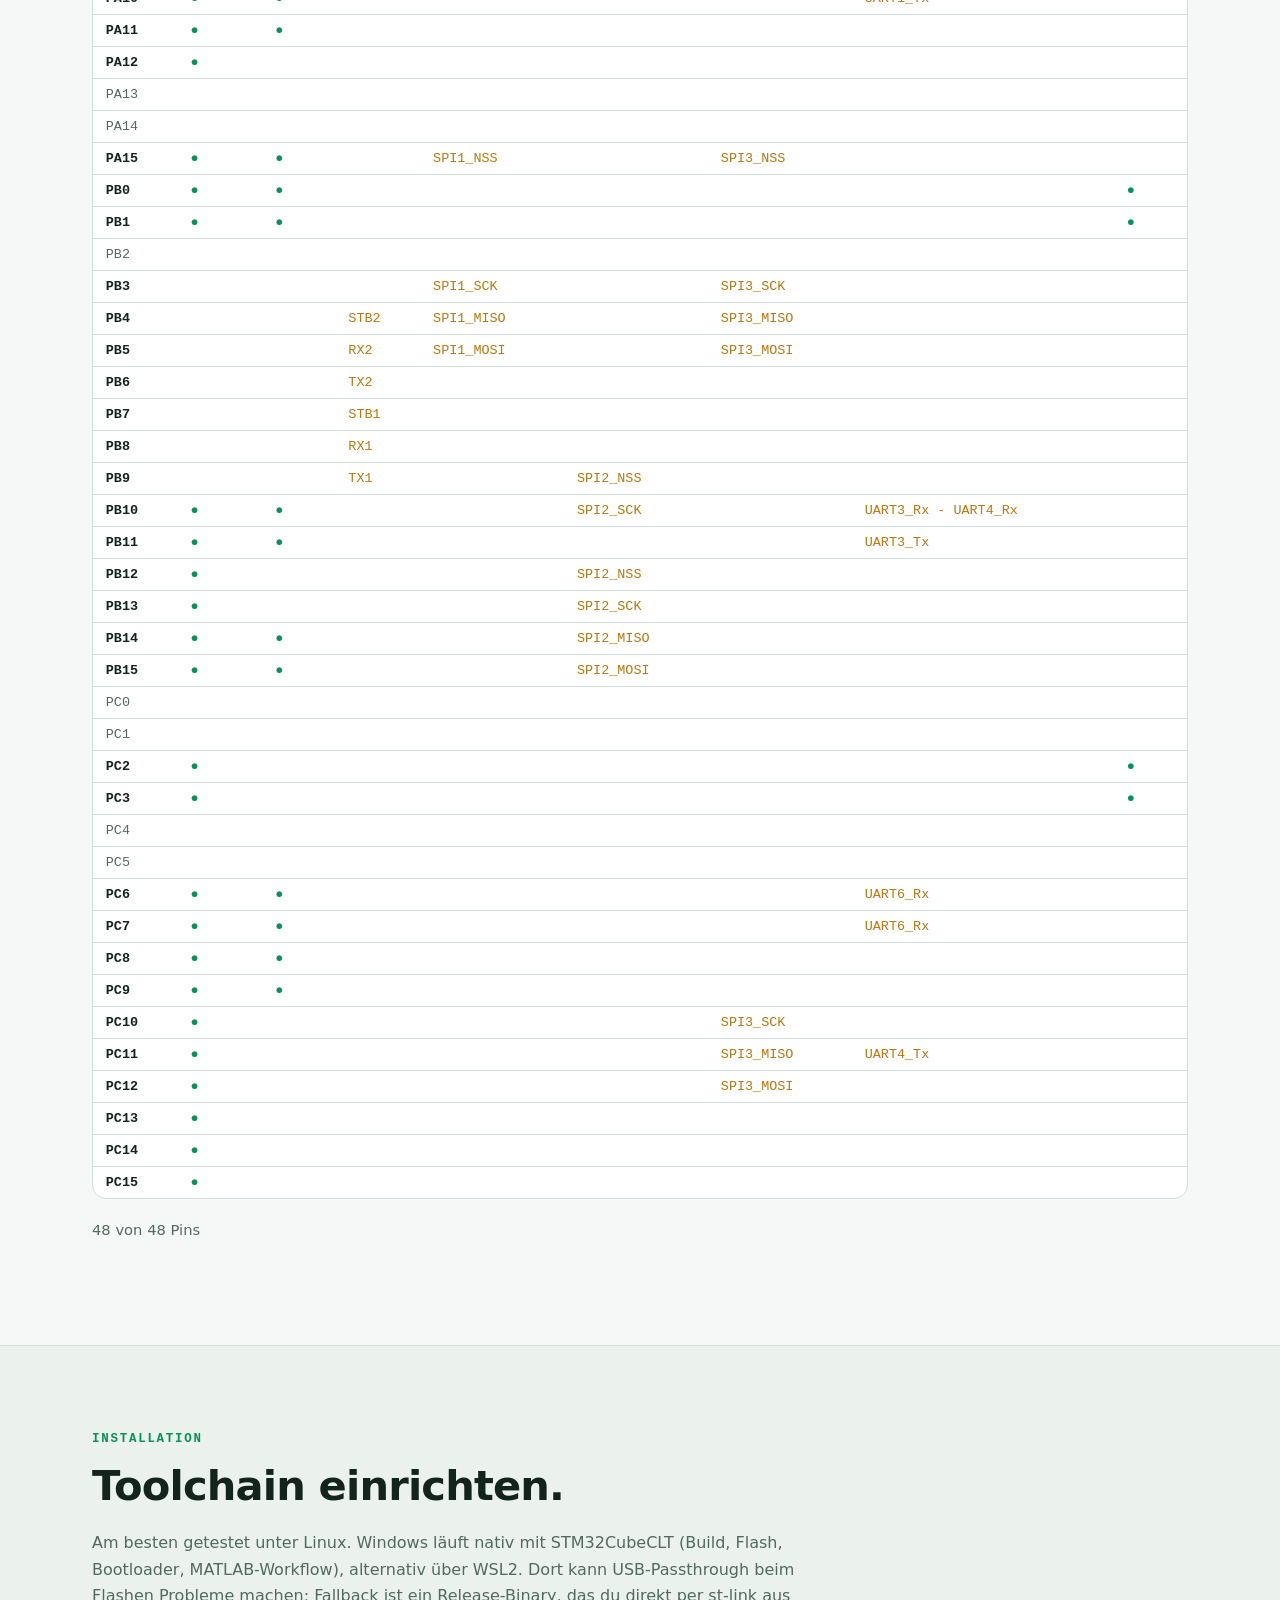
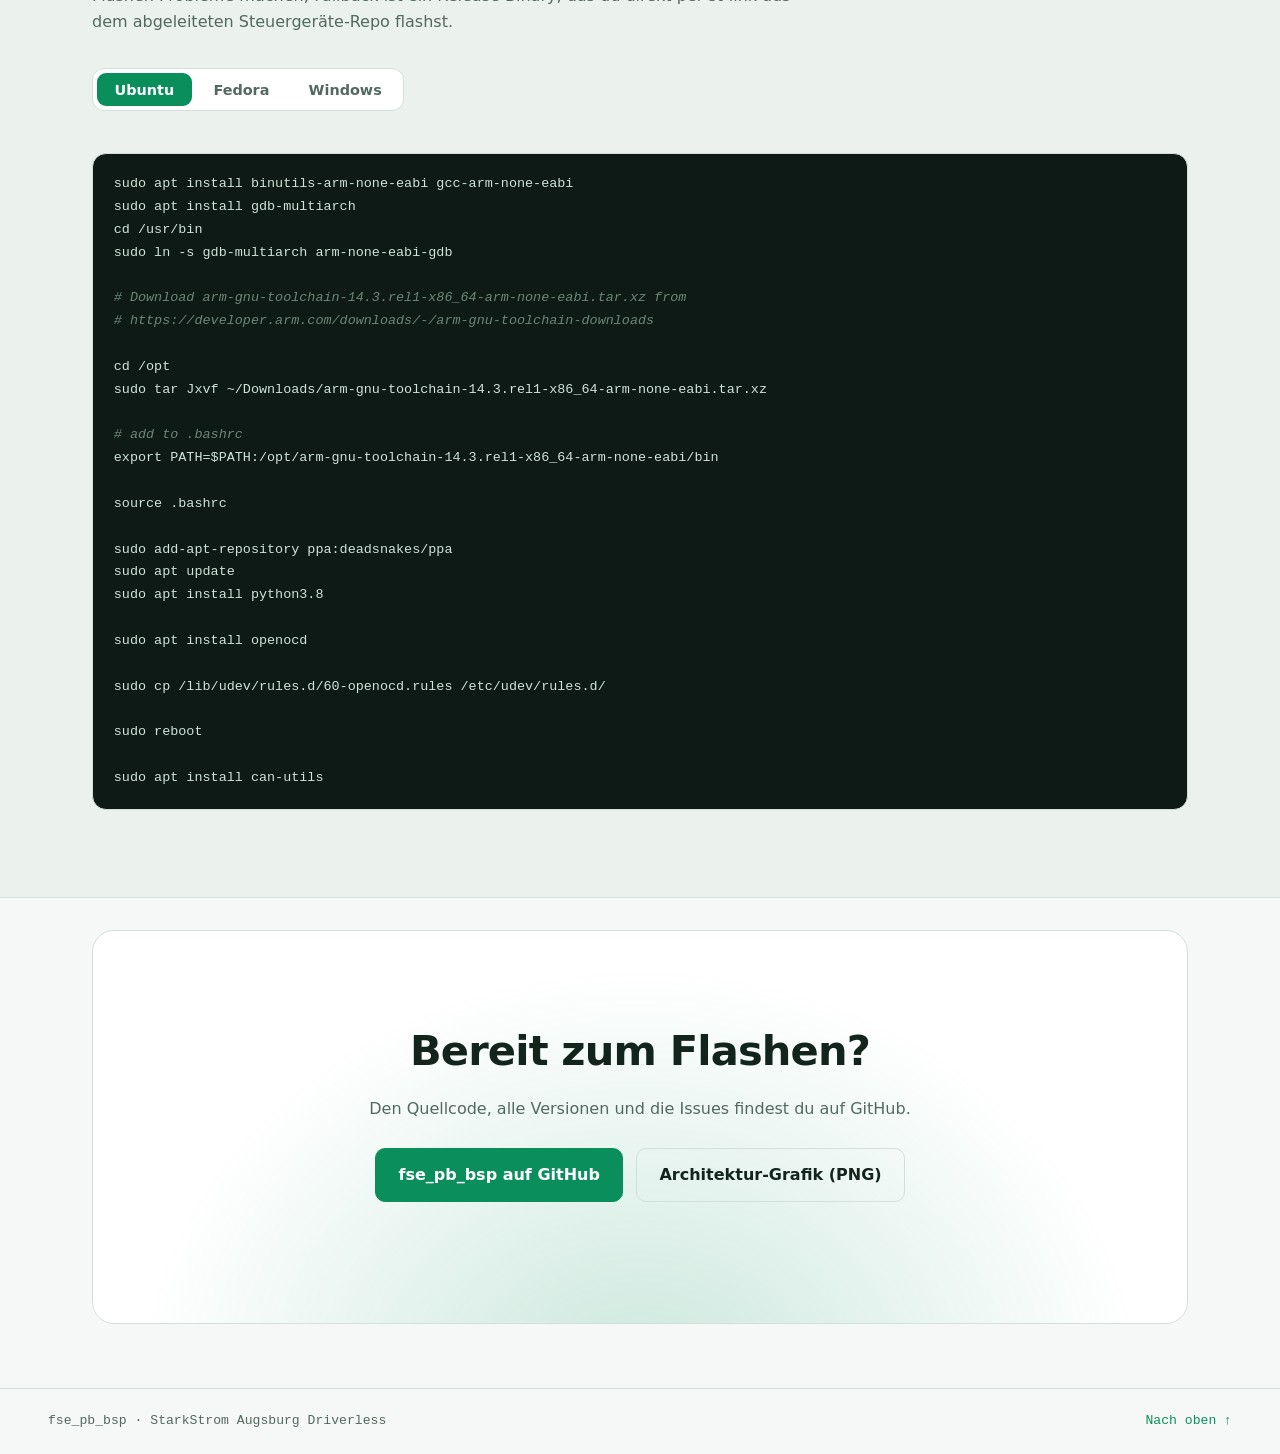
==== commit 85e747bf: "Add Windows setup and per-example internals diagrams to website Windows tabs in quickstart and insta" ====
--- a/docs/index.html
+++ b/docs/index.html
@@ -117,6 +117,37 @@
     <div class="tab-list" role="tablist">
       <button role="tab" aria-selected="true" data-tab="new">Neues Projekt</button>
       <button role="tab" aria-selected="false" data-tab="init">Bestehendes Projekt</button>
+      <button role="tab" aria-selected="false" data-tab="win">Windows</button>
+    </div>
+
+    <div class="tab-panel" data-panel="win" hidden>
+      <div class="split">
+        <div>
+<pre class="code" data-copy><code><span class="c"># PowerShell, gleiche Schritte wie unter Linux</span>
+mkdir my_project
+cd my_project
+
+git submodule add git@github.com:StarkStrom-Driverless/fse_pb_bsp.git
+
+cd fse_pb_bsp
+git checkout &lt;version&gt;
+
+powershell -ExecutionPolicy Bypass -File .\init.ps1
+
+cd ..
+.\ss.cmd build</code></pre>
+        </div>
+        <div>
+          <h3><code>init.ps1</code> statt <code>init.sh</code></h3>
+          <ul class="ticks">
+            <li>legt <code>usr\src</code>, <code>usr\inc</code>, <code>usr\simulink</code> an und kopiert die Starter-Dateien</li>
+            <li>legt <code>ss.cmd</code> in den Projektordner, denn Symlinks brauchen unter Windows Admin-Rechte</li>
+            <li>erstellt das venv (<code>cryptography</code>, <code>click</code>, <code>intelhex</code>, <code>pyyaml</code>, <code>cbor2</code>, <code>cantools</code>)</li>
+            <li>baut <code>libopencm3</code> und schreibt die <code>.vscode</code>-Konfiguration</li>
+          </ul>
+          <p class="callout">Erneut ausführbar, nichts Vorhandenes wird überschrieben. Mit <code>-SkipLibopencm3</code> oder <code>-SkipVenv</code> lassen sich Schritte überspringen. Voraussetzungen siehe <a href="#install">Installation</a>.</p>
+        </div>
+      </div>
     </div>
 
     <div class="tab-panel" data-panel="new">
@@ -292,6 +323,20 @@
   <p class="note">Beide Build-Befehle geben den Pfad zur <code>.c</code>-Quelle aus, so springst du direkt in den Code. Ohne <code>./ss</code> geht es auch:
     <code>cd fse_pb_bsp/examples &amp;&amp; make adc</code>, <code>make clean</code> räumt auf.</p>
 
+  <div class="under">
+    <h3>Was unter dem Beispiel passiert</h3>
+    <p class="muted">Wähle ein Beispiel. Das Diagramm zeigt, wie Daten zwischen Hardware, Interrupt, RTOS-Objekten und deinem Task fließen.</p>
+    <div class="ex-pick" id="exPick" role="tablist" aria-label="Beispiel wählen"></div>
+    <div class="ex-view" id="exView" aria-live="polite"></div>
+    <div class="ex-legend">
+      <span><i class="n-hw"></i>Hardware</span>
+      <span><i class="n-isr"></i>Interrupt (ISR)</span>
+      <span><i class="n-obj"></i>RTOS-Objekt / Speicher</span>
+      <span><i class="n-api"></i>bsp-Funktion</span>
+      <span><i class="n-task"></i>dein Task</span>
+    </div>
+  </div>
+
   <div class="ex-wrap">
     <h3>Ein neues Beispiel in zwei Schritten</h3>
     <ol class="steps">
@@ -367,13 +412,40 @@
   <div class="block-head">
     <p class="eyebrow">Installation</p>
     <h2>Toolchain einrichten.</h2>
-    <p>Getestet unter Linux. Unter Windows läuft es nicht direkt, nutze WSL2. Beim Flashen kann dort USB-Passthrough Probleme machen; Fallback ist ein Release-Binary, das du direkt per st-link aus dem abgeleiteten Steuergeräte-Repo flashst.</p>
+    <p>Am besten getestet unter Linux. Windows läuft nativ mit STM32CubeCLT (Build, Flash, Bootloader, MATLAB-Workflow), alternativ über WSL2. Dort kann USB-Passthrough beim Flashen Probleme machen; Fallback ist ein Release-Binary, das du direkt per st-link aus dem abgeleiteten Steuergeräte-Repo flashst.</p>
   </div>
 
   <div class="tabs" data-tabs>
     <div class="tab-list" role="tablist">
       <button role="tab" aria-selected="true" data-tab="ubuntu">Ubuntu</button>
       <button role="tab" aria-selected="false" data-tab="fedora">Fedora</button>
+      <button role="tab" aria-selected="false" data-tab="windows">Windows</button>
+    </div>
+
+    <div class="tab-panel" data-panel="windows" hidden>
+      <div class="split">
+        <div>
+          <h3>Voraussetzungen</h3>
+          <ol class="steps compact">
+            <li><span>1</span><div><strong>STM32CubeCLT</strong> von st.com. Liefert <code>arm-none-eabi-*</code> und <code>STM32_Programmer_CLI</code>. Gesucht wird unter <code>C:\ST</code> und <code>Program Files\ST</code>, sonst per <code>STM32CUBECLT_PATH</code> setzen.</div></li>
+            <li><span>2</span><div><strong>make.exe und sh.exe</strong>, z. B. aus dem <a href="https://github.com/xpack-dev-tools/windows-build-tools-xpack/releases">xpack windows-build-tools</a>-Archiv. Entpacken und <code>bin\</code> in den PATH legen oder <code>SS_MAKE</code> auf <code>make.exe</code> zeigen lassen.</div></li>
+            <li><span>3</span><div><strong>Python 3.10+</strong> von python.org. Der Microsoft-Store-Stub funktioniert nicht.</div></li>
+            <li><span>4</span><div><strong>Git</strong> für das Submodule.</div></li>
+          </ol>
+        </div>
+        <div>
+          <h3>Ablauf</h3>
+<pre class="code" data-copy><code><span class="c"># im Projektordner, nach dem Quickstart (init.ps1)</span>
+.\ss.cmd build
+.\ss.cmd flash
+.\ss.cmd bootloader --bin_file zephyr.bin
+.\ss.cmd clean
+
+<span class="c"># optional: F5-Debugging in VS Code</span>
+code --install-extension marus25.cortex-debug</code></pre>
+          <p class="callout"><strong>Flashen</strong> läuft über <code>STM32_Programmer_CLI</code> statt OpenOCD. Nur unter Linux gibt es <code>canflash</code>, die OpenOCD-Befehle, die Beispiel-Befehle und die GUI, dafür fehlt Windows SocketCAN. Bei langen Projektpfaden (&gt; 80 Zeichen) kommt es zu MAX_PATH-Fehlern: Projekt näher an die Laufwerkswurzel legen oder Long Paths aktivieren.</p>
+        </div>
+      </div>
     </div>
 
     <div class="tab-panel" data-panel="ubuntu">
--- a/docs/css/style.css
+++ b/docs/css/style.css
@@ -260,3 +260,31 @@
 .gui-log { padding: .6rem 1.4rem; border-top: 1px solid var(--line); background: #08100d; font-size: .78rem; color: #8ba399; }
 .gui-log .p { color: #33e6a0; } .gui-log .ok { color: #33e6a0; }
 @media (max-width: 900px) { .gui-body { grid-template-columns: 1fr; } .flow > i { display: none; } }
+
+/* windows steps */
+.steps.compact li { padding: .8rem 1rem; }
+.steps.compact { margin-top: .6rem; }
+
+/* example internals */
+.under { margin-top: 3rem; padding: 1.6rem; background: var(--panel); border: 1px solid var(--line); border-radius: var(--r); }
+.ex-pick { display: flex; flex-wrap: wrap; gap: .4rem; margin: 1rem 0 1.4rem; }
+.ex-pick button { font: 600 .8rem var(--mono); padding: .4rem .8rem; border-radius: 8px; border: 1px solid var(--line); background: var(--bg2); color: var(--muted); cursor: pointer; }
+.ex-pick button:hover { border-color: var(--accent); color: var(--text); }
+.ex-pick button[aria-selected="true"] { background: var(--accent); color: var(--accent-ink); border-color: var(--accent); }
+.ex-sum { font-size: 1.05rem; margin-bottom: 1.2rem; }
+.lane { margin-bottom: 1.4rem; }
+.lane-t { font: 600 .74rem var(--mono); letter-spacing: .1em; text-transform: uppercase; color: var(--muted); margin-bottom: .6rem; }
+.lane-row { display: flex; align-items: stretch; gap: 0; overflow-x: auto; padding: .3rem 0 .6rem; }
+.nd { flex: 0 0 auto; width: 11.5rem; padding: .7rem .8rem; border-radius: 10px; border: 1px solid var(--line); border-left-width: 4px; background: var(--bg2); display: flex; flex-direction: column; gap: .2rem; justify-content: center; }
+.nd code { background: none; padding: 0; font-size: .78rem; color: var(--text); word-break: break-word; }
+.nd small { color: var(--muted); font-size: .72rem; line-height: 1.35; }
+.n-hw { border-left-color: #7c8b95; } .n-isr { border-left-color: #ef6b5b; } .n-obj { border-left-color: var(--accent2); }
+.n-api { border-left-color: var(--accent); } .n-task { border-left-color: #7fb0ff; }
+.arr { flex: 0 0 auto; width: 4.6rem; display: flex; flex-direction: column; align-items: center; justify-content: center; color: var(--muted); }
+.arr span { font: .62rem/1.2 var(--mono); text-align: center; min-height: 1.4em; padding: 0 .2rem; }
+.arr b { font-size: 1.3rem; line-height: 1; color: var(--accent); }
+.ex-note { margin: .4rem 0 0; padding: .9rem 1.1rem; border-left: 3px solid var(--accent2); background: color-mix(in srgb, var(--accent2) 8%, transparent); border-radius: 0 10px 10px 0; color: var(--muted); font-size: .92rem; }
+.ex-legend { display: flex; flex-wrap: wrap; gap: 1.2rem; margin-top: 1.2rem; font: .74rem var(--mono); color: var(--muted); }
+.ex-legend i { display: inline-block; width: 10px; height: 10px; border-radius: 2px; margin-right: .4rem; border: 0; }
+.ex-legend i.n-hw { background: #7c8b95; } .ex-legend i.n-isr { background: #ef6b5b; } .ex-legend i.n-obj { background: var(--accent2); }
+.ex-legend i.n-api { background: var(--accent); } .ex-legend i.n-task { background: #7fb0ff; }
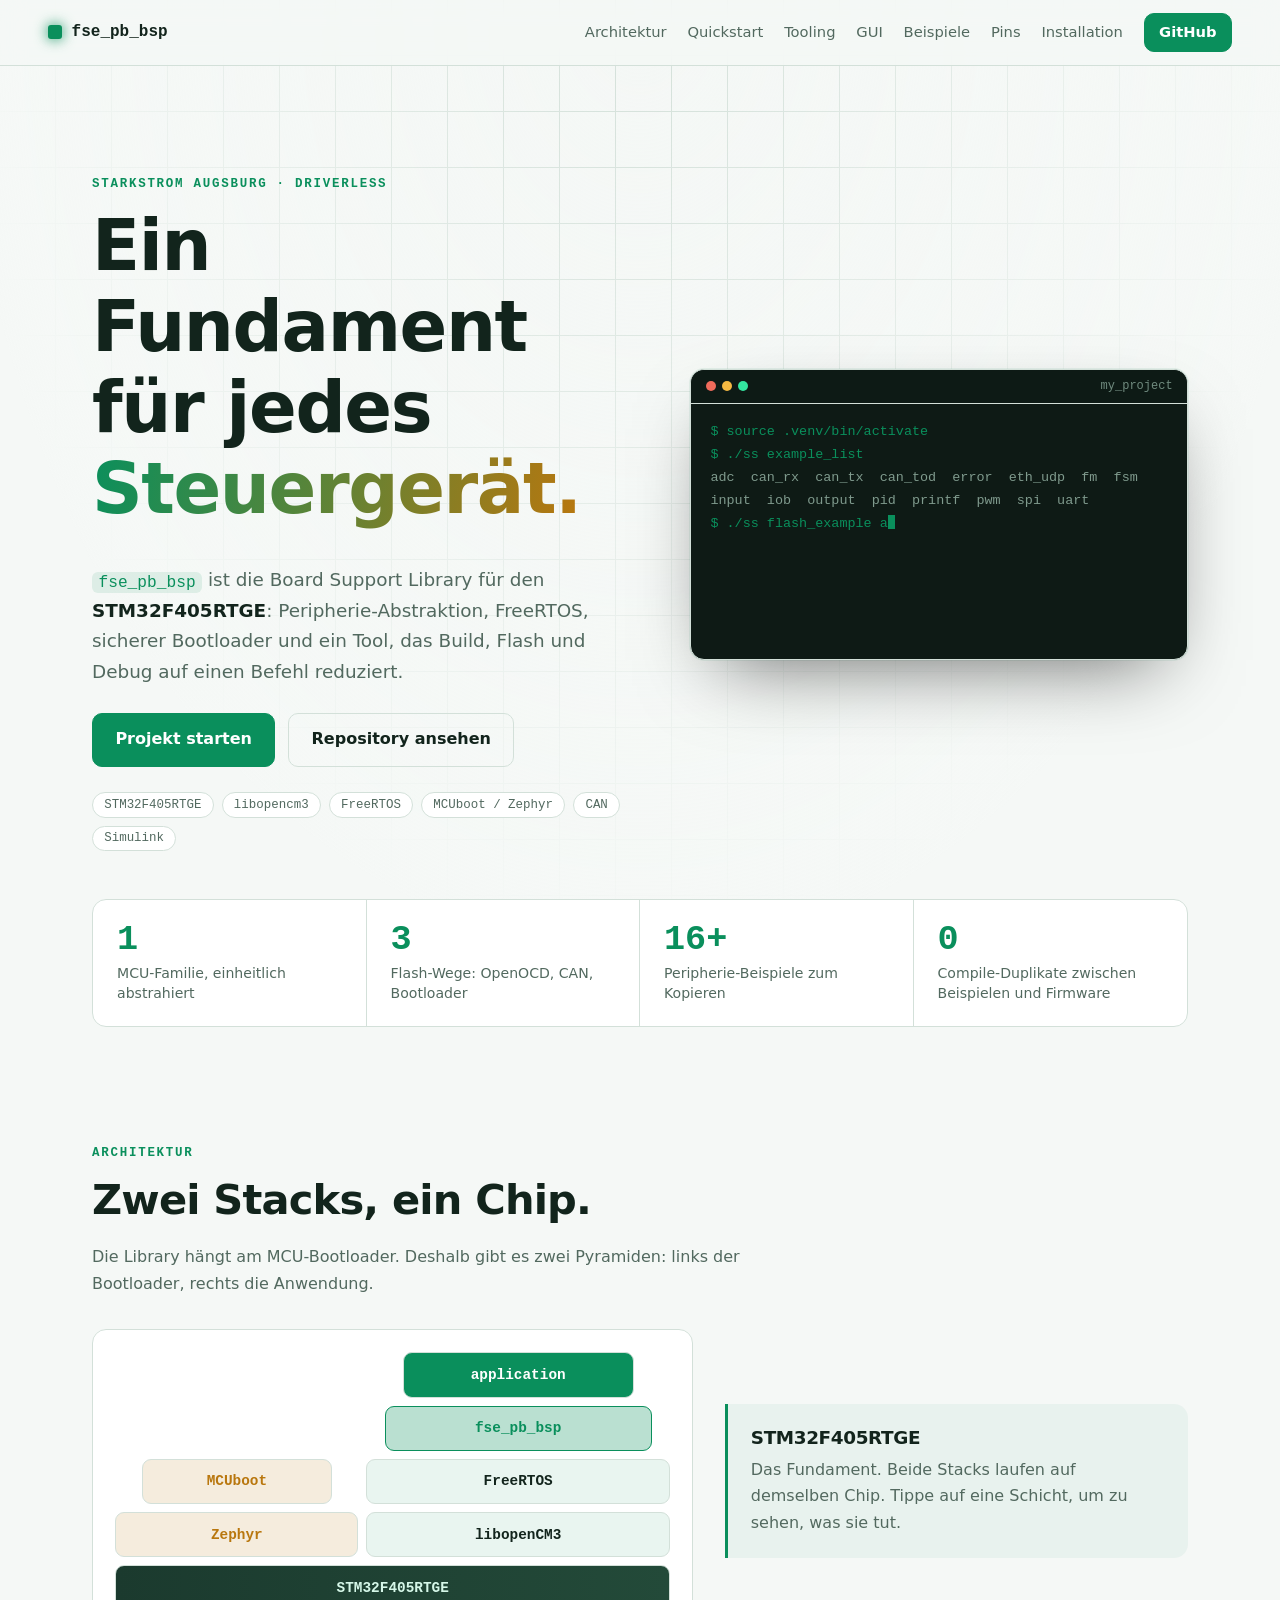
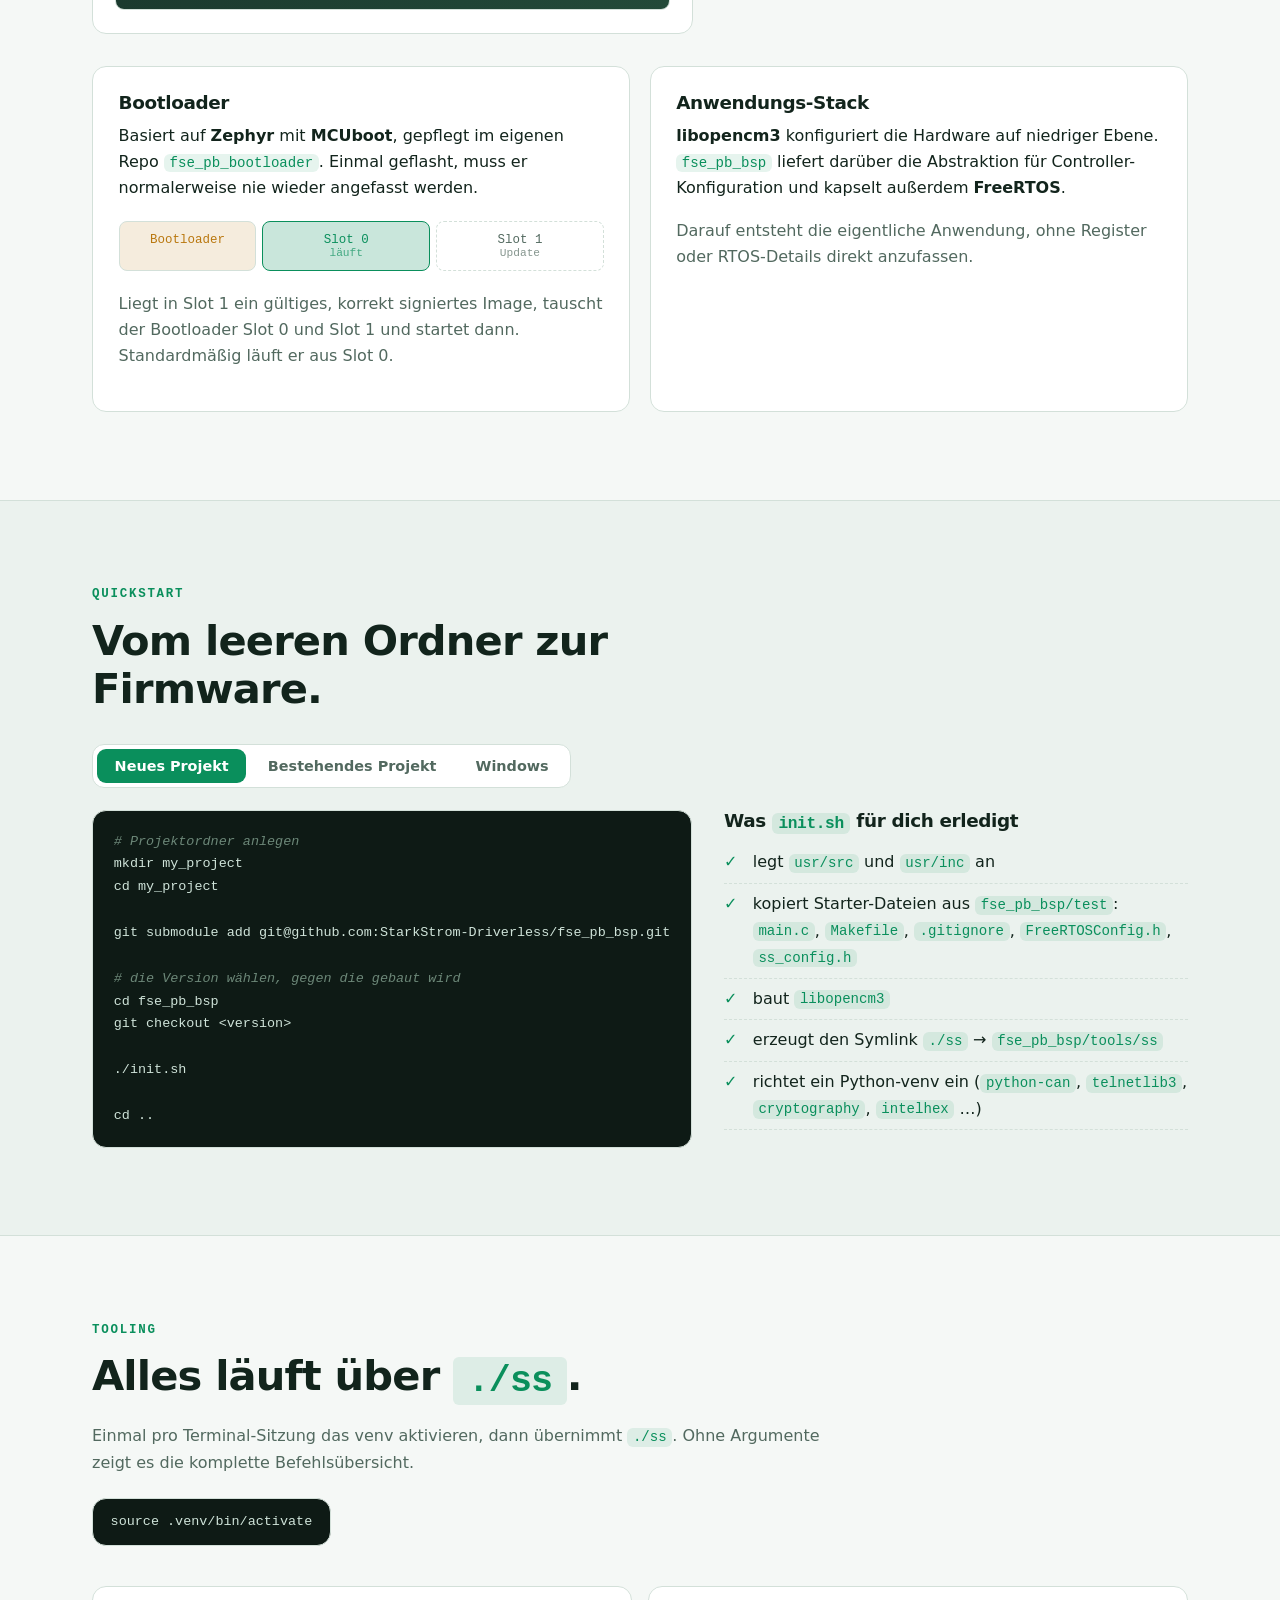
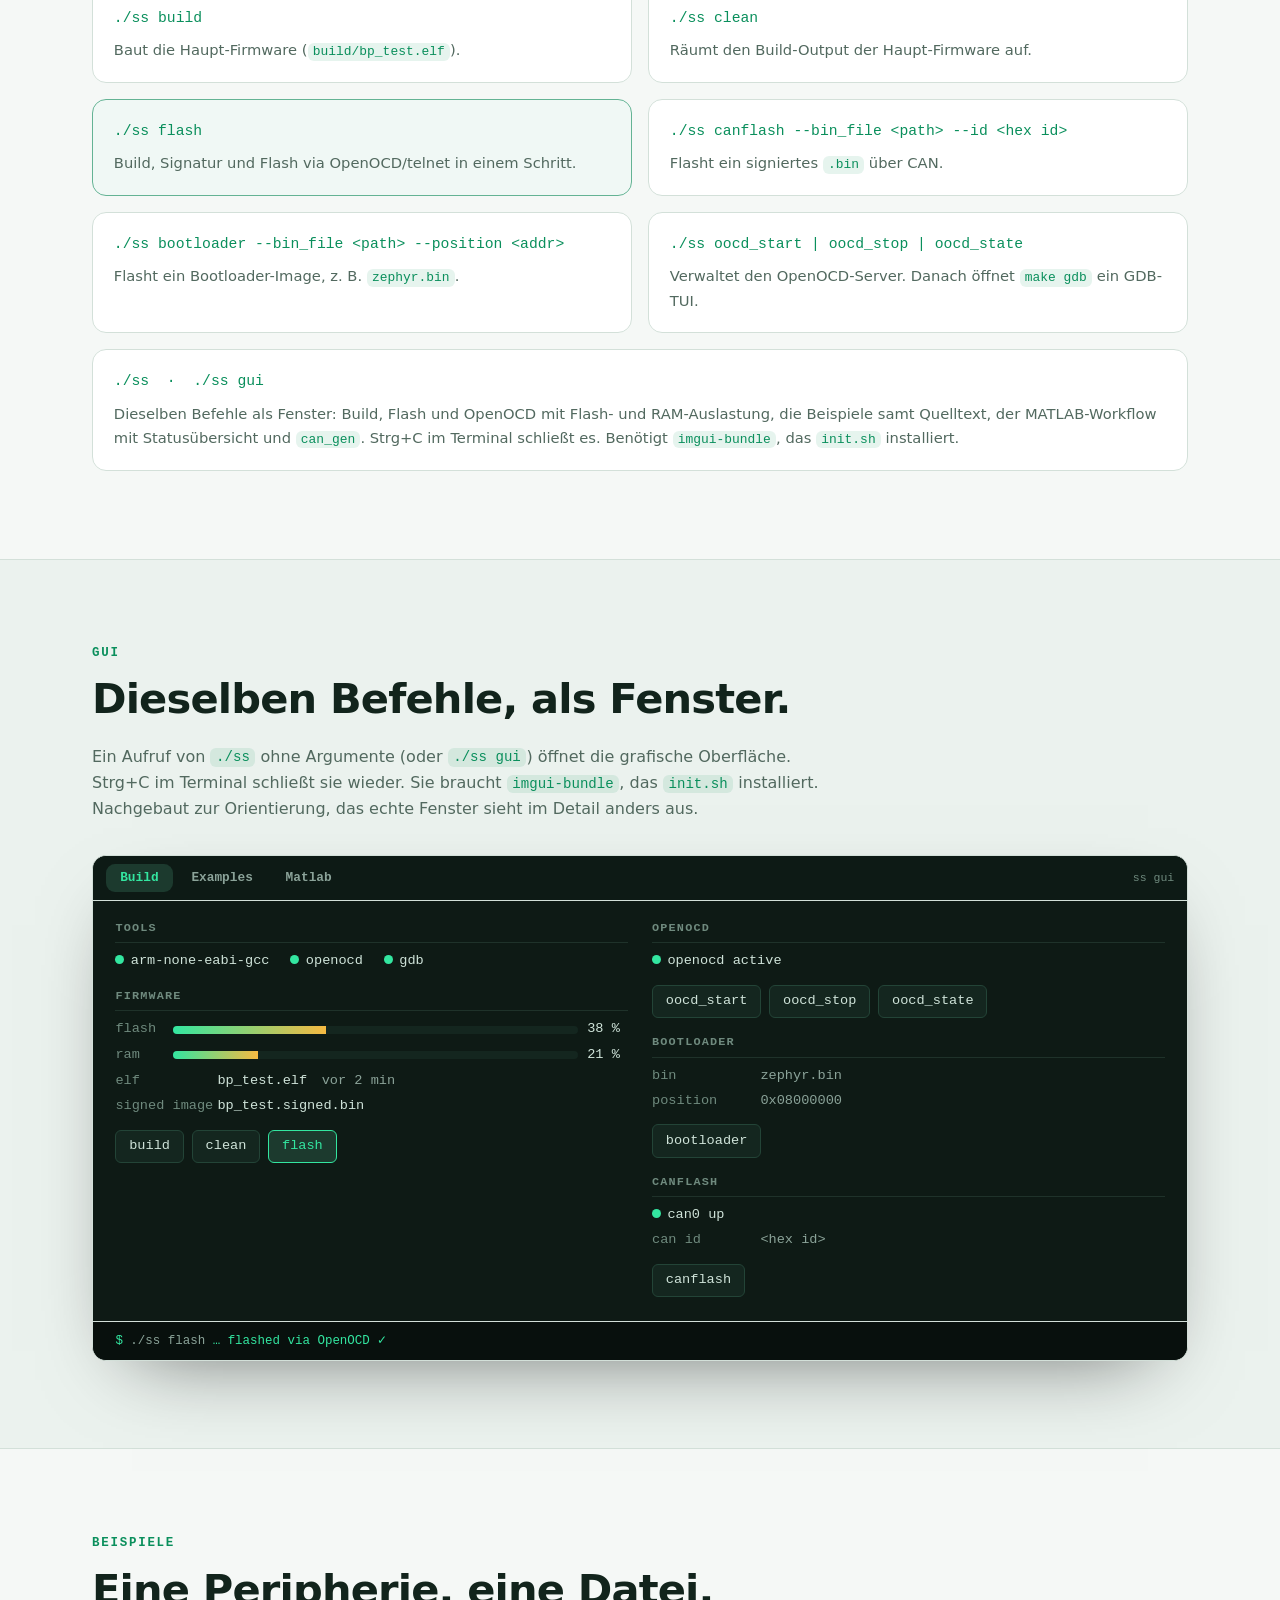
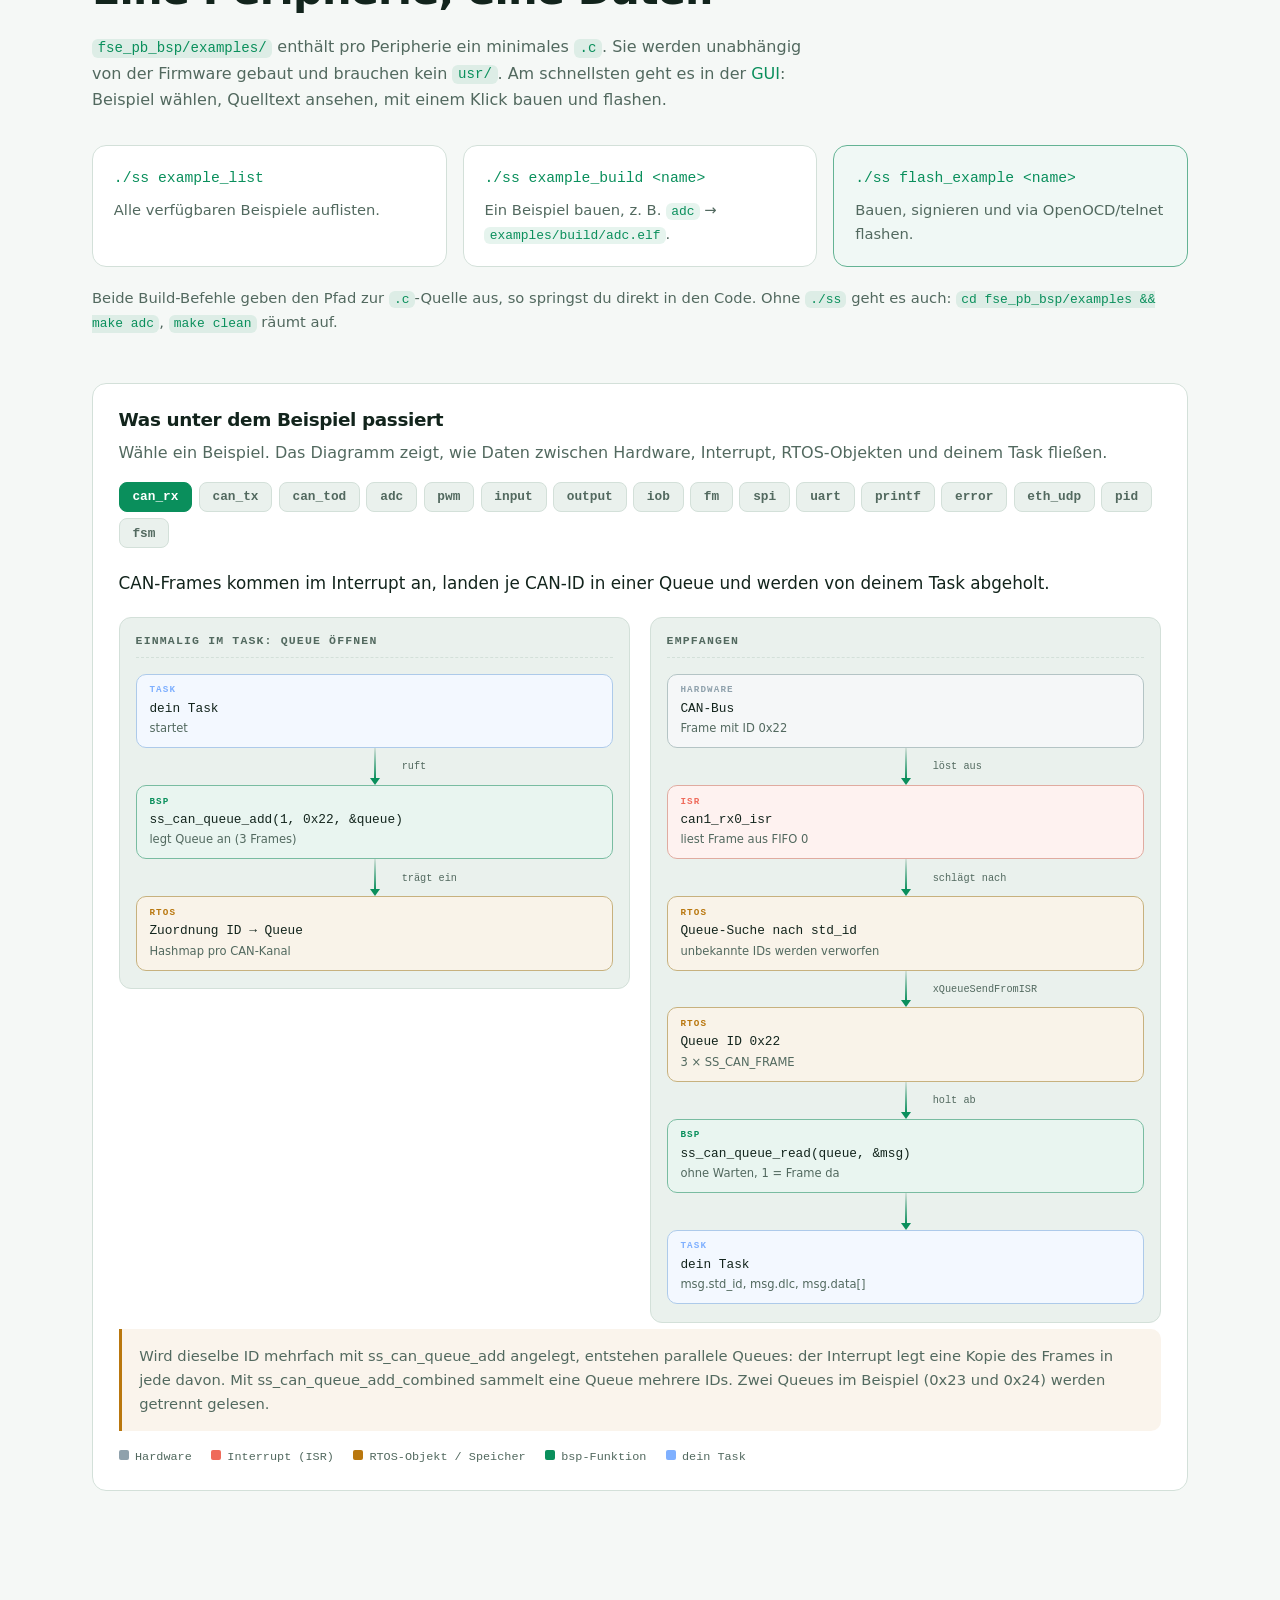
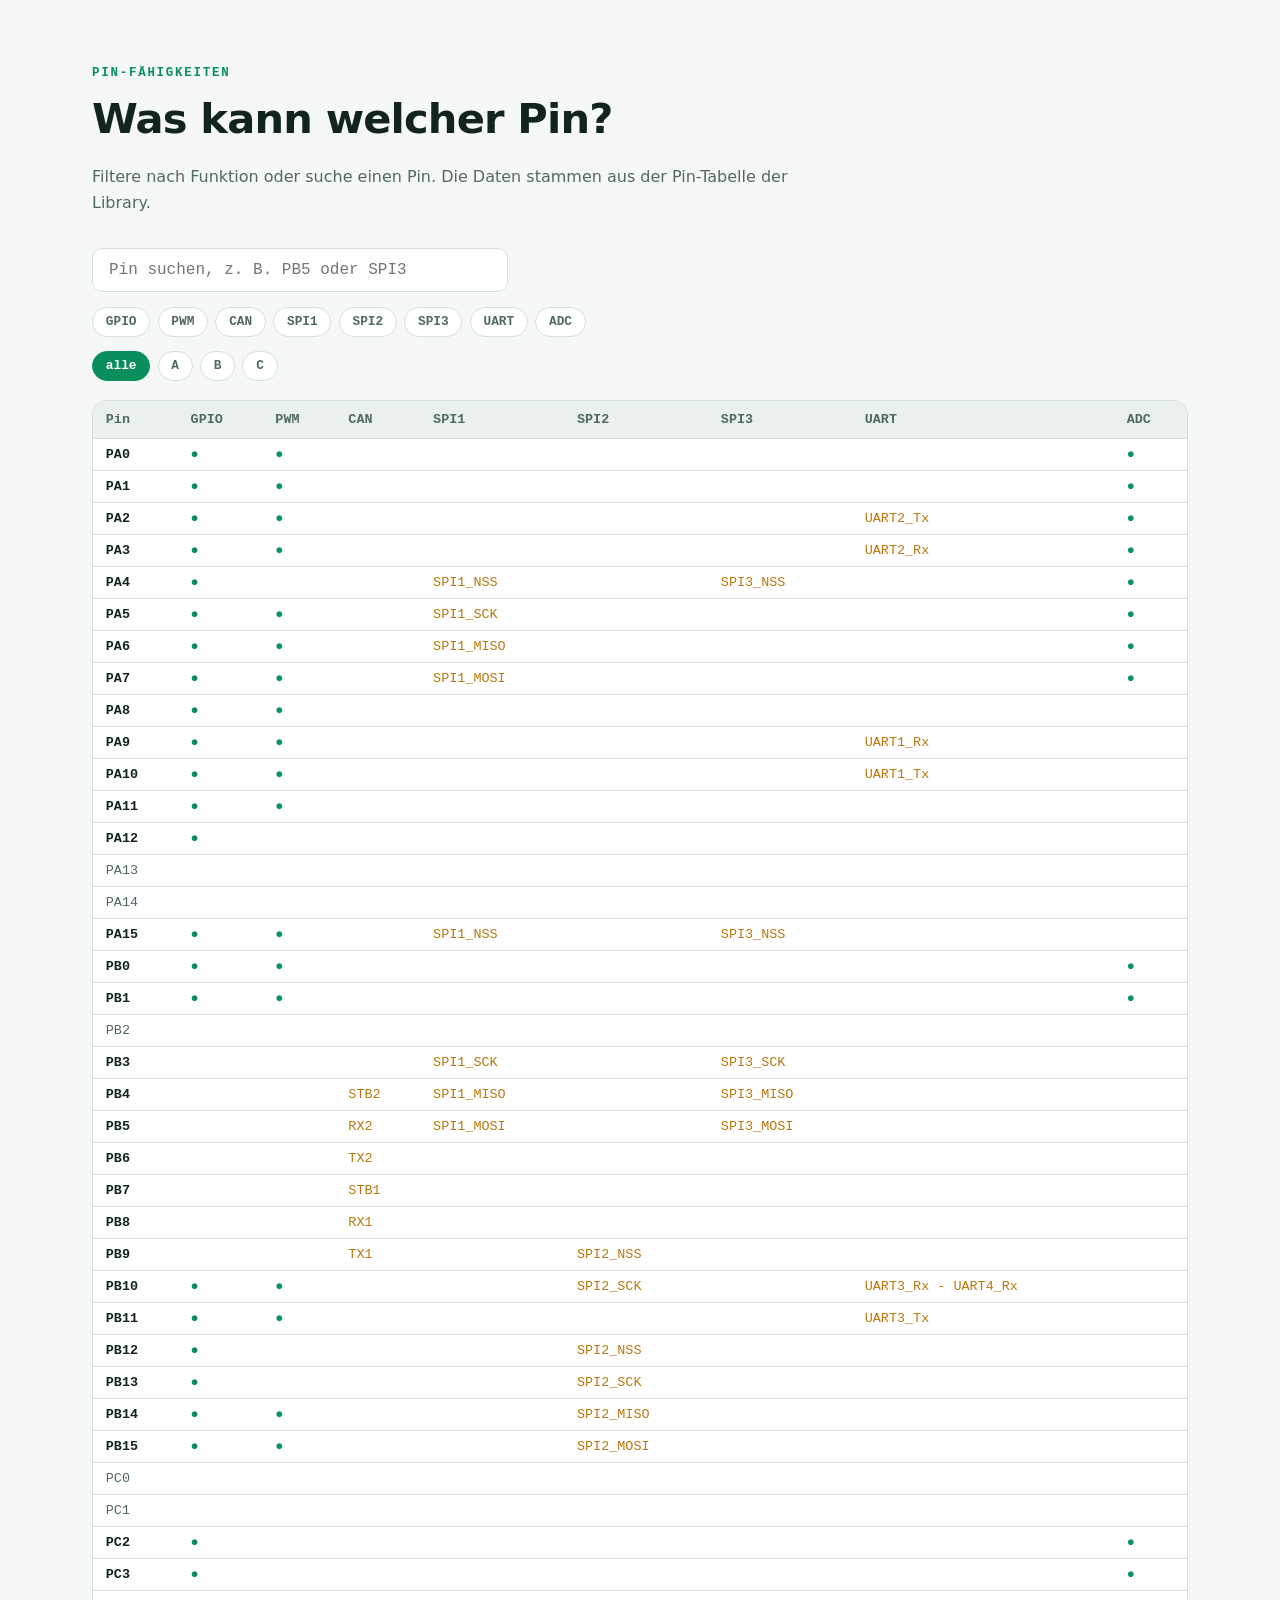
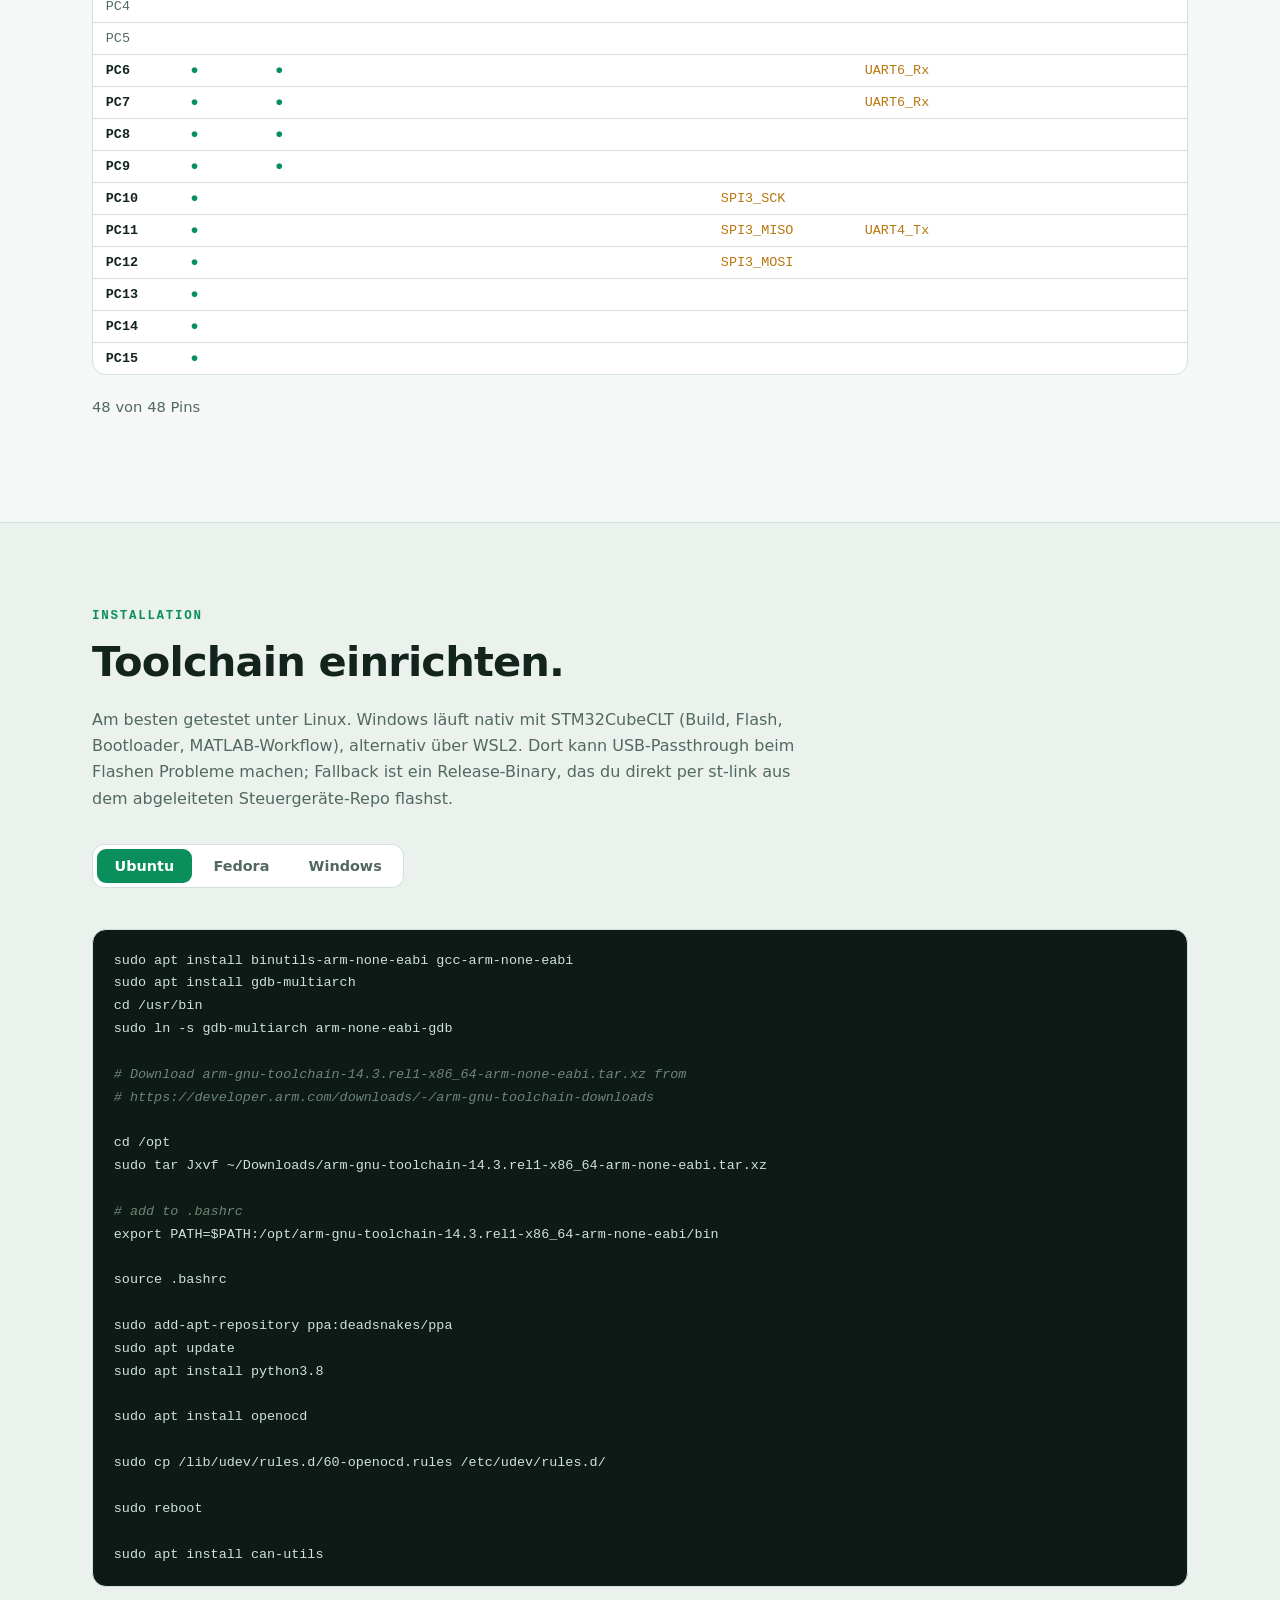
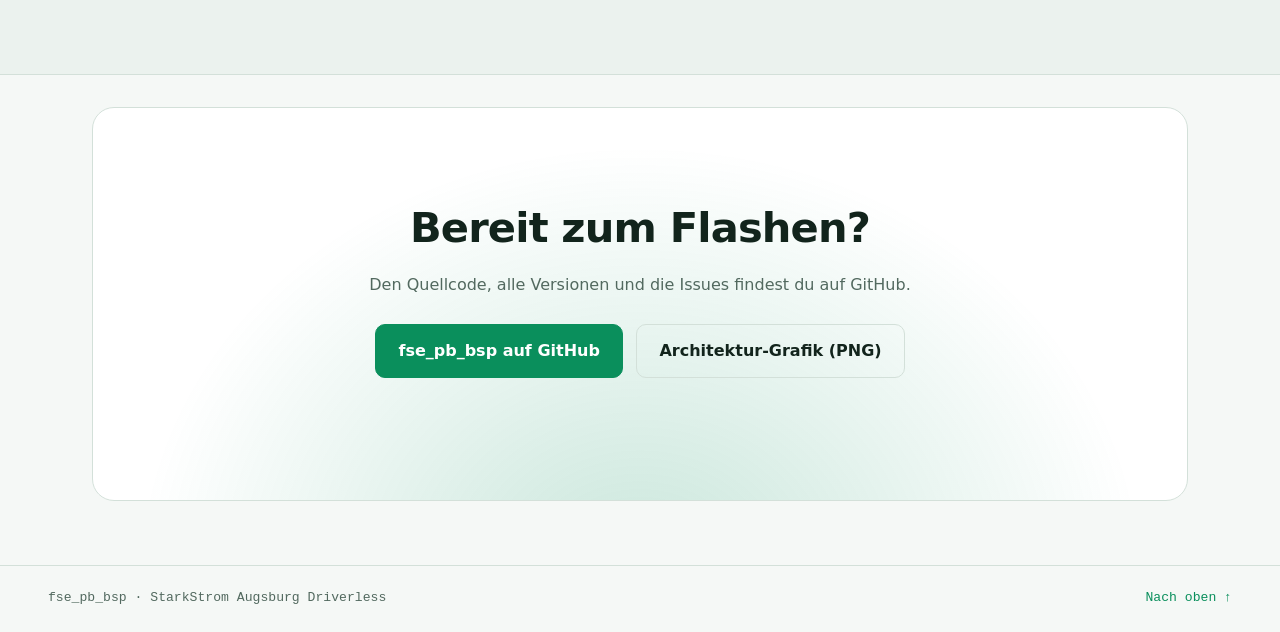
==== commit 588c3e9b: "Website: vertical example diagrams, drop "new example" section, GUI examples tab Co-Authored-By: Cla" ====
--- a/docs/index.html
+++ b/docs/index.html
@@ -271,14 +271,26 @@
       </div>
     </div>
 
-    <div class="gui-body single" data-panel="g-ex" hidden>
-      <div class="gui-col">
-        <h4>examples</h4>
-        <div class="ex-list">
-          <u>adc</u><u>can_rx</u><u>can_tx</u><u>can_tod</u><u>error</u><u>eth_udp</u><u>fm</u><u>fsm</u>
-          <u>input</u><u>iob</u><u>output</u><u>pid</u><u>printf</u><u>pwm</u><u>spi</u><u>uart</u>
-        </div>
-        <p class="muted">Ein Beispiel auswählen zeigt seinen Quelltext. Von dort aus lässt es sich bauen (<code>example_build</code>) und flashen (<code>flash_example</code>).</p>
+    <div class="gui-body gui-ex" data-panel="g-ex" hidden>
+      <div class="ex-side">
+        <u class="sel">adc</u><u>can_rx</u><u>can_tx</u><u>can_tod</u><u>error</u><u>eth_udp</u><u>fm</u><u>fsm</u>
+        <u>input</u><u>iob</u><u>output</u><u>pid</u><u>printf</u><u>pwm</u><u>spi</u><u>uart</u>
+      </div>
+      <div class="ex-main">
+        <div class="ex-top"><span class="path">fse_pb_bsp/examples/adc.c</span><u>example_build</u><u class="hot">flash_example</u></div>
+<pre class="ex-src"><span class="k">#include</span> <span class="s">"ss.h"</span>
+<span class="k">#include</span> <span class="s">"pins.h"</span>
+
+<span class="t">void</span> <span class="f">example_task</span>(<span class="t">void</span>* args) {
+    <span class="t">uint16_t</span> value = 0;
+    <span class="k">for</span> (;;) {
+        <span class="f">ss_adc_read</span>(adc_pin, &amp;value);
+        <span class="f">ss_printf</span>(4, <span class="s">"ADC: %d 
++"</span>, value);
+        <span class="f">ss_rtos_delay_ms</span>(500);
+    }
+}</pre>
       </div>
     </div>
 
@@ -312,7 +324,7 @@
   <div class="block-head">
     <p class="eyebrow">Beispiele</p>
     <h2>Eine Peripherie, eine Datei.</h2>
-    <p><code>fse_pb_bsp/examples/</code> enthält pro Peripherie ein minimales <code>.c</code>. Sie werden unabhängig von der Firmware gebaut und brauchen kein <code>usr/</code>.</p>
+    <p><code>fse_pb_bsp/examples/</code> enthält pro Peripherie ein minimales <code>.c</code>. Sie werden unabhängig von der Firmware gebaut und brauchen kein <code>usr/</code>. Am schnellsten geht es in der <a href="#gui">GUI</a>: Beispiel wählen, Quelltext ansehen, mit einem Klick bauen und flashen.</p>
   </div>
 
   <div class="cmd-grid three">
@@ -336,54 +348,6 @@
       <span><i class="n-task"></i>dein Task</span>
     </div>
   </div>
-
-  <div class="ex-wrap">
-    <h3>Ein neues Beispiel in zwei Schritten</h3>
-    <ol class="steps">
-      <li><span>1</span><div>Lege <code>fse_pb_bsp/examples/&lt;name&gt;.c</code> an. Halte es minimal: <code>ss_init()</code>, Init/Task der Peripherie, <code>ss_error_fail()</code>, <code>vApplicationStackOverflowHook()</code>.</div></li>
-      <li><span>2</span><div>Trage <code>&lt;name&gt;</code> in die <code>EXAMPLES</code>-Liste in <code>fse_pb_bsp/examples/Makefile</code> ein.</div></li>
-    </ol>
-    <p class="muted">Danach greifen <code>make &lt;name&gt;</code>, <code>./ss example_build</code> und <code>./ss example_list</code> automatisch. Die Objektdateien werden mit dem Firmware-Build geteilt, nichts wird doppelt kompiliert.
-    Braucht das Beispiel eigene Pins, gehört ein <code>EXAMPLE_&lt;NAME&gt;_PIN</code>-Define nach <code>examples/pins.h</code>, kein hartkodiertes <code>PIN(...)</code>.</p>
-
-<pre class="code big" data-copy><code><span class="k">#include</span> <span class="s">"ss.h"</span>
-
-<span class="t">void</span> <span class="f">example_task</span>(<span class="t">void</span>* args) {
-    <span class="k">for</span> (;;) {
-        <span class="c">// ...</span>
-        <span class="f">ss_rtos_delay_ms</span>(500);
-    }
-}
-
-<span class="t">int</span> <span class="f">main</span>(<span class="t">void</span>) {
-    <span class="f">SS_ERROR_ASSERT</span>(<span class="f">ss_init</span>());
-
-    <span class="c">// peripheral-specific SS_ERROR_ASSERT(ss_..._init(...)) calls go here</span>
-
-    <span class="f">SS_ERROR_ASSERT</span>(<span class="f">ss_rtos_task_add</span>(example_task, NULL, 1, <span class="s">"example_task"</span>));
-
-    <span class="f">ss_rtos_start</span>();
-
-    <span class="k">while</span> (1) {
-    }
-
-    <span class="k">return</span> 0;
-}
-
-<span class="t">void</span> <span class="f">ss_error_fail</span>(<span class="t">void</span>) {
-    <span class="k">while</span> (1) {
-        <span class="f">ss_led_error_toggle</span>();
-        <span class="f">ss_delay</span>(1000);
-    }
-}
-
-<span class="t">void</span> <span class="f">vApplicationStackOverflowHook</span>(TaskHandle_t xTask, <span class="t">char</span> * pcTaskName) {
-    <span class="k">while</span>(1) {
-        <span class="f">ss_led_error_toggle</span>();
-        <span class="f">ss_delay</span>(500);
-    }
-}</code></pre>
-  </div>
 </section>
 
 <section id="pins" class="block">
--- a/docs/css/style.css
+++ b/docs/css/style.css
@@ -179,7 +179,7 @@
 .cmd.wide { grid-column: 1 / -1; }
 .note { color: var(--muted); font-size: .92rem; margin-top: 1.2rem; }
 
-.ex-wrap { margin-top: 3rem; }
+
 .steps { list-style: none; padding: 0; margin: 1rem 0 1.4rem; display: grid; gap: .8rem; }
 .steps li { display: flex; gap: 1rem; align-items: flex-start; background: var(--panel); border: 1px solid var(--line); border-radius: var(--r); padding: 1rem 1.2rem; }
 .steps li > span { flex: none; width: 2rem; height: 2rem; border-radius: 50%; display: grid; place-items: center; font: 700 .9rem var(--mono); background: var(--accent); color: var(--accent-ink); }
@@ -272,19 +272,33 @@
 .ex-pick button:hover { border-color: var(--accent); color: var(--text); }
 .ex-pick button[aria-selected="true"] { background: var(--accent); color: var(--accent-ink); border-color: var(--accent); }
 .ex-sum { font-size: 1.05rem; margin-bottom: 1.2rem; }
-.lane { margin-bottom: 1.4rem; }
-.lane-t { font: 600 .74rem var(--mono); letter-spacing: .1em; text-transform: uppercase; color: var(--muted); margin-bottom: .6rem; }
-.lane-row { display: flex; align-items: stretch; gap: 0; overflow-x: auto; padding: .3rem 0 .6rem; }
-.nd { flex: 0 0 auto; width: 11.5rem; padding: .7rem .8rem; border-radius: 10px; border: 1px solid var(--line); border-left-width: 4px; background: var(--bg2); display: flex; flex-direction: column; gap: .2rem; justify-content: center; }
-.nd code { background: none; padding: 0; font-size: .78rem; color: var(--text); word-break: break-word; }
+.ex-lanes { display: grid; grid-template-columns: repeat(auto-fit, minmax(17rem, 1fr)); gap: 1.2rem; align-items: start; }
+.lane { background: var(--bg2); border: 1px solid var(--line); border-radius: 12px; padding: 1rem 1rem 1.1rem; }
+.lane-t { font: 600 .72rem var(--mono); letter-spacing: .1em; text-transform: uppercase; color: var(--muted); margin-bottom: 1rem; padding-bottom: .6rem; border-bottom: 1px dashed var(--line); }
+.lane-row { display: flex; flex-direction: column; align-items: stretch; }
+.nd { position: relative; padding: .6rem .8rem .65rem; border-radius: 10px; border: 1px solid color-mix(in srgb, var(--c) 45%, var(--line)); background: color-mix(in srgb, var(--c) 9%, var(--panel)); display: flex; flex-direction: column; gap: .15rem; }
+.nd .tag { font: 700 .58rem var(--mono); letter-spacing: .12em; text-transform: uppercase; color: var(--c); }
+.nd code { background: none; padding: 0; font-size: .8rem; color: var(--text); word-break: break-word; }
 .nd small { color: var(--muted); font-size: .72rem; line-height: 1.35; }
-.n-hw { border-left-color: #7c8b95; } .n-isr { border-left-color: #ef6b5b; } .n-obj { border-left-color: var(--accent2); }
-.n-api { border-left-color: var(--accent); } .n-task { border-left-color: #7fb0ff; }
-.arr { flex: 0 0 auto; width: 4.6rem; display: flex; flex-direction: column; align-items: center; justify-content: center; color: var(--muted); }
-.arr span { font: .62rem/1.2 var(--mono); text-align: center; min-height: 1.4em; padding: 0 .2rem; }
-.arr b { font-size: 1.3rem; line-height: 1; color: var(--accent); }
+.n-hw { --c: #8fa1ac; } .n-isr { --c: #ef6b5b; } .n-obj { --c: var(--accent2); } .n-api { --c: var(--accent); } .n-task { --c: #7fb0ff; }
+.arr { position: relative; height: 2.3rem; display: flex; align-items: center; padding-left: 1.6rem; }
+.arr::before { content: ""; position: absolute; left: 50%; top: 0; bottom: 6px; width: 2px; margin-left: -1px; background: linear-gradient(var(--line), var(--accent)); }
+.arr::after { content: ""; position: absolute; left: 50%; bottom: 0; margin-left: -5px; border: 5px solid transparent; border-top: 7px solid var(--accent); border-bottom: 0; }
+.arr span { position: relative; margin-left: calc(50% + .6rem); font: .64rem/1.2 var(--mono); color: var(--muted); background: var(--bg2); padding: 0 .3rem; }
+.arr b { display: none; }
 .ex-note { margin: .4rem 0 0; padding: .9rem 1.1rem; border-left: 3px solid var(--accent2); background: color-mix(in srgb, var(--accent2) 8%, transparent); border-radius: 0 10px 10px 0; color: var(--muted); font-size: .92rem; }
 .ex-legend { display: flex; flex-wrap: wrap; gap: 1.2rem; margin-top: 1.2rem; font: .74rem var(--mono); color: var(--muted); }
 .ex-legend i { display: inline-block; width: 10px; height: 10px; border-radius: 2px; margin-right: .4rem; border: 0; }
-.ex-legend i.n-hw { background: #7c8b95; } .ex-legend i.n-isr { background: #ef6b5b; } .ex-legend i.n-obj { background: var(--accent2); }
+.ex-legend i.n-hw { background: #8fa1ac; } .ex-legend i.n-isr { background: #ef6b5b; } .ex-legend i.n-obj { background: var(--accent2); }
 .ex-legend i.n-api { background: var(--accent); } .ex-legend i.n-task { background: #7fb0ff; }
+
+/* gui examples tab */
+.gui-body.gui-ex { grid-template-columns: 11rem 1fr; gap: 1rem; }
+.ex-side { display: flex; flex-direction: column; gap: 2px; border-right: 1px solid #1f322a; padding-right: .8rem; }
+.ex-side u { background: none; border: 0; padding: .15rem .5rem; border-radius: 4px; color: #8ba399; }
+.ex-side u.sel { background: #1c3a2e; color: #33e6a0; }
+.ex-top { display: flex; align-items: center; gap: .6rem; flex-wrap: wrap; margin-bottom: .8rem; }
+.ex-top .path { color: #6f8a7e; margin-right: auto; font-size: .78rem; }
+.ex-src { margin: 0; padding: 1rem; background: #08100d; border: 1px solid #1f322a; border-radius: 8px; font: .8rem/1.6 var(--mono); overflow-x: auto; }
+.ex-src .k { color: #f5b942; } .ex-src .s { color: #7fd6ff; } .ex-src .t { color: #c39bff; } .ex-src .f { color: #33e6a0; }
+@media (max-width: 900px) { .gui-body.gui-ex { grid-template-columns: 1fr; } .ex-side { flex-direction: row; flex-wrap: wrap; border-right: 0; } }
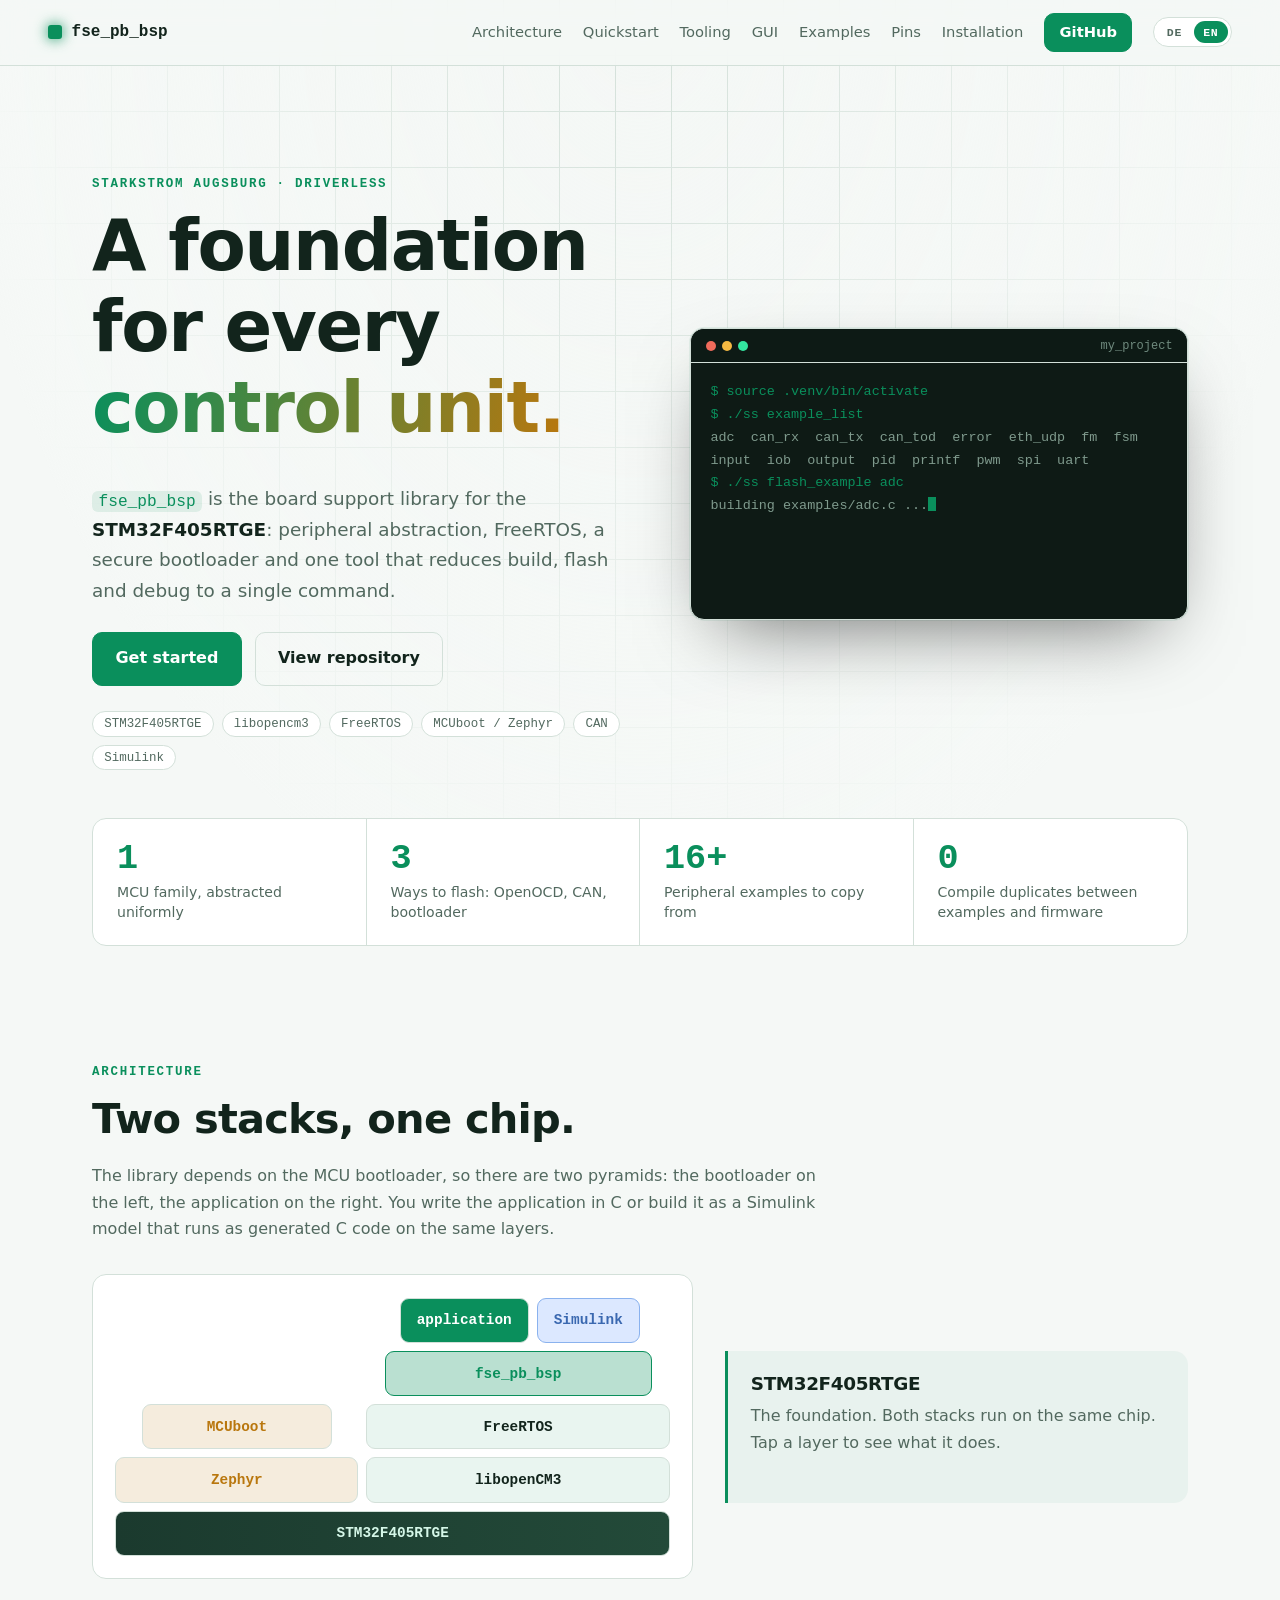
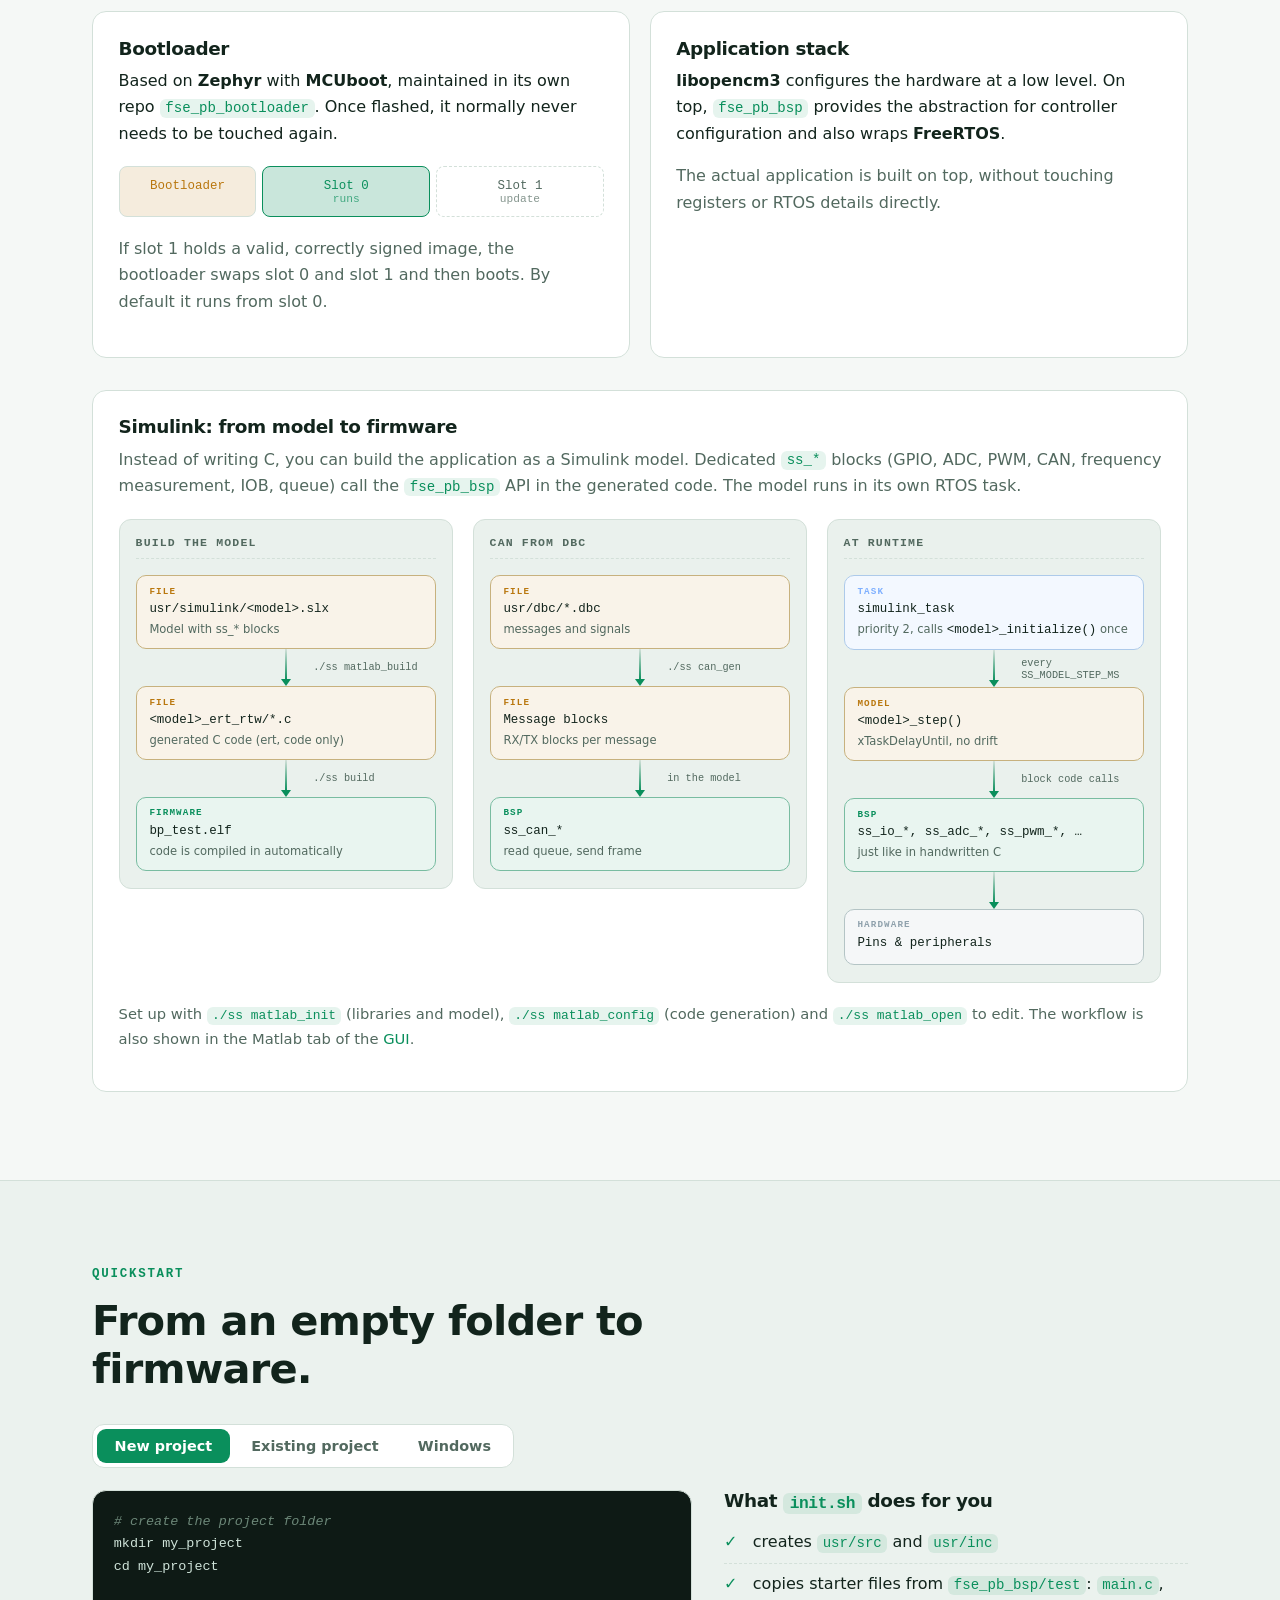
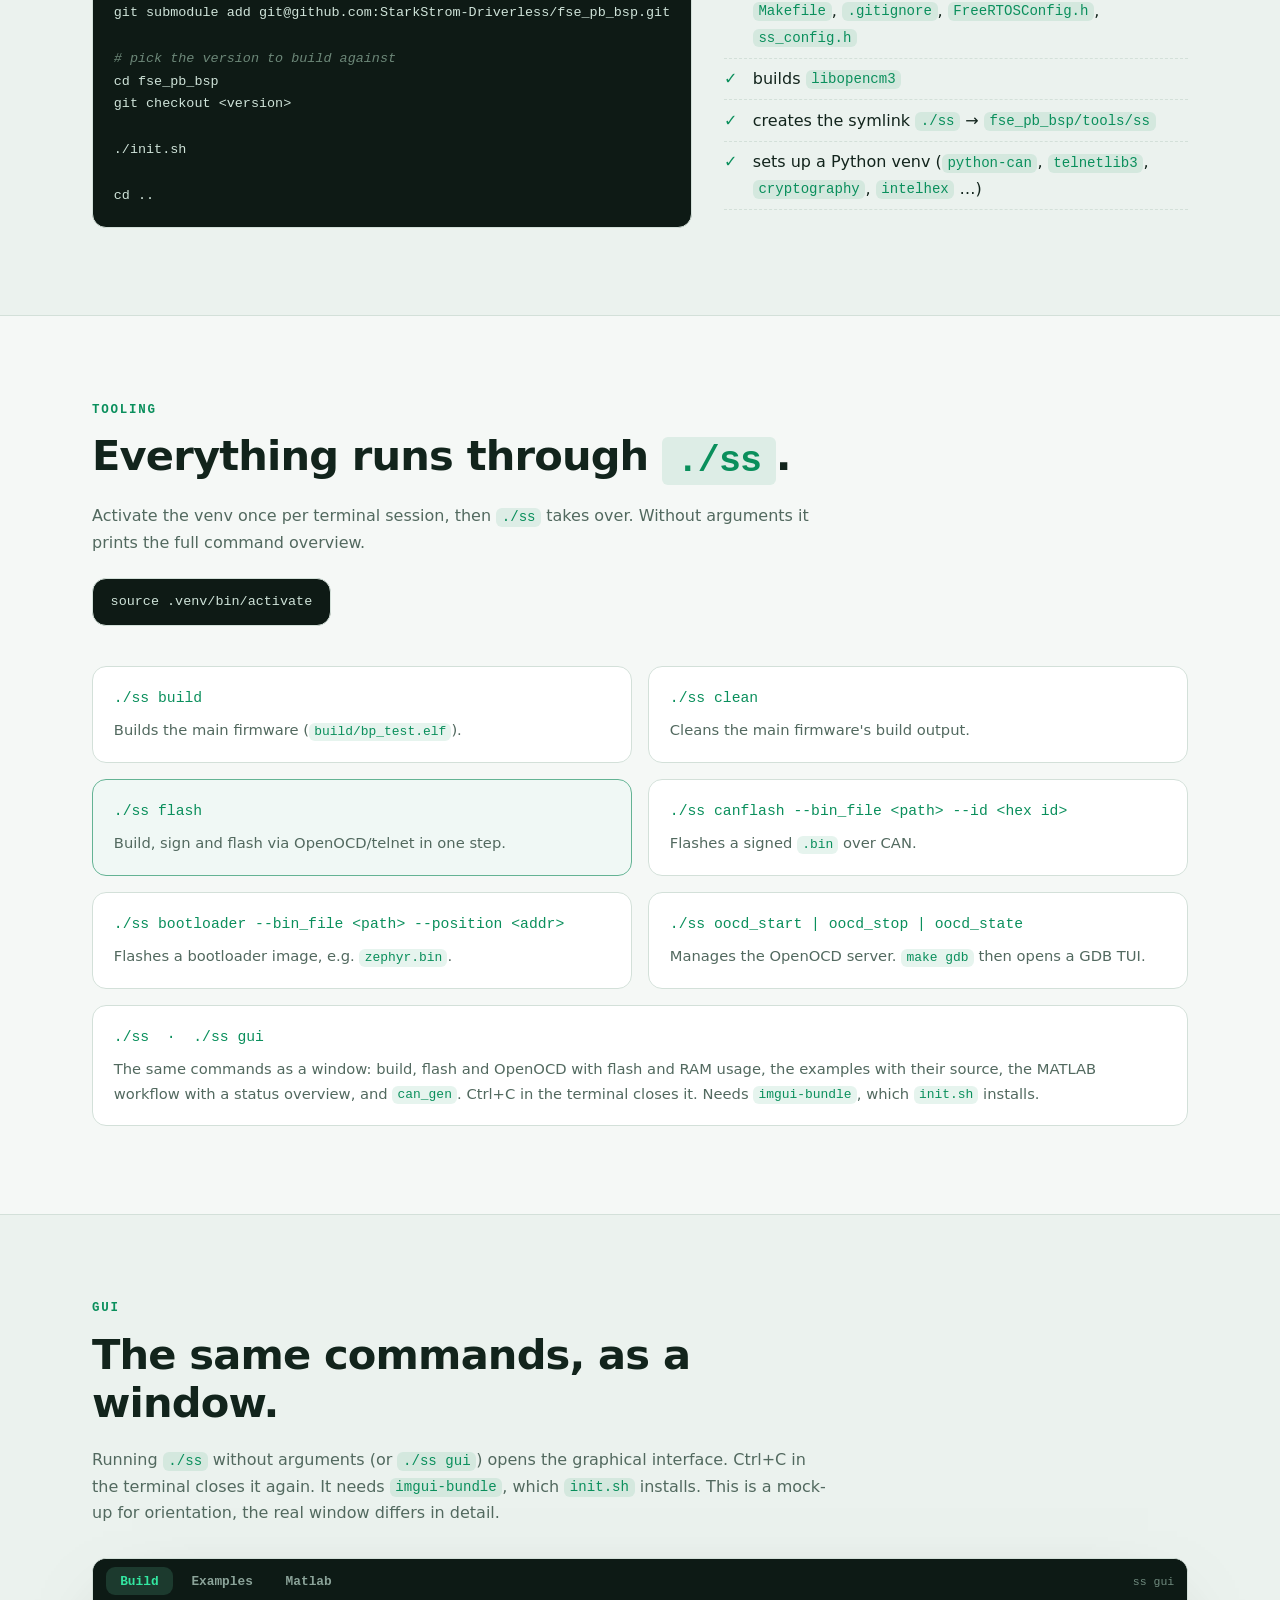
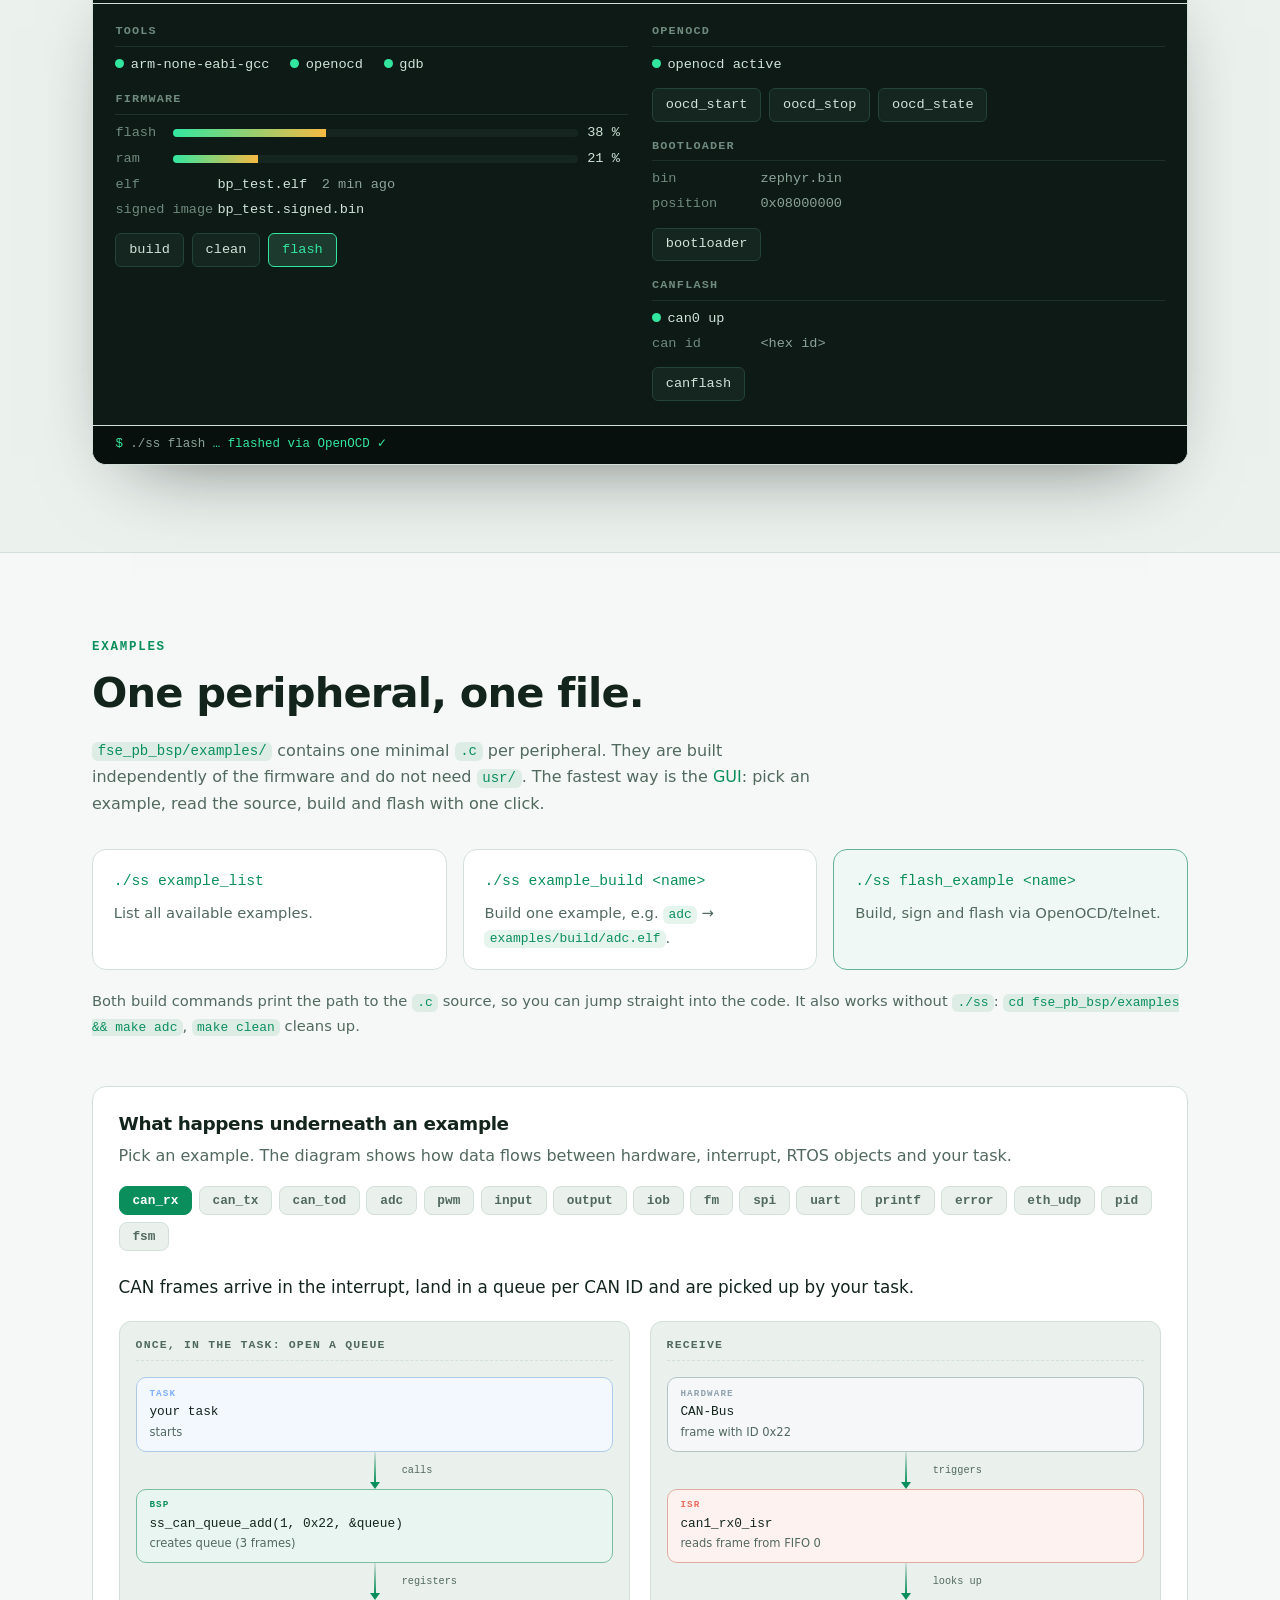
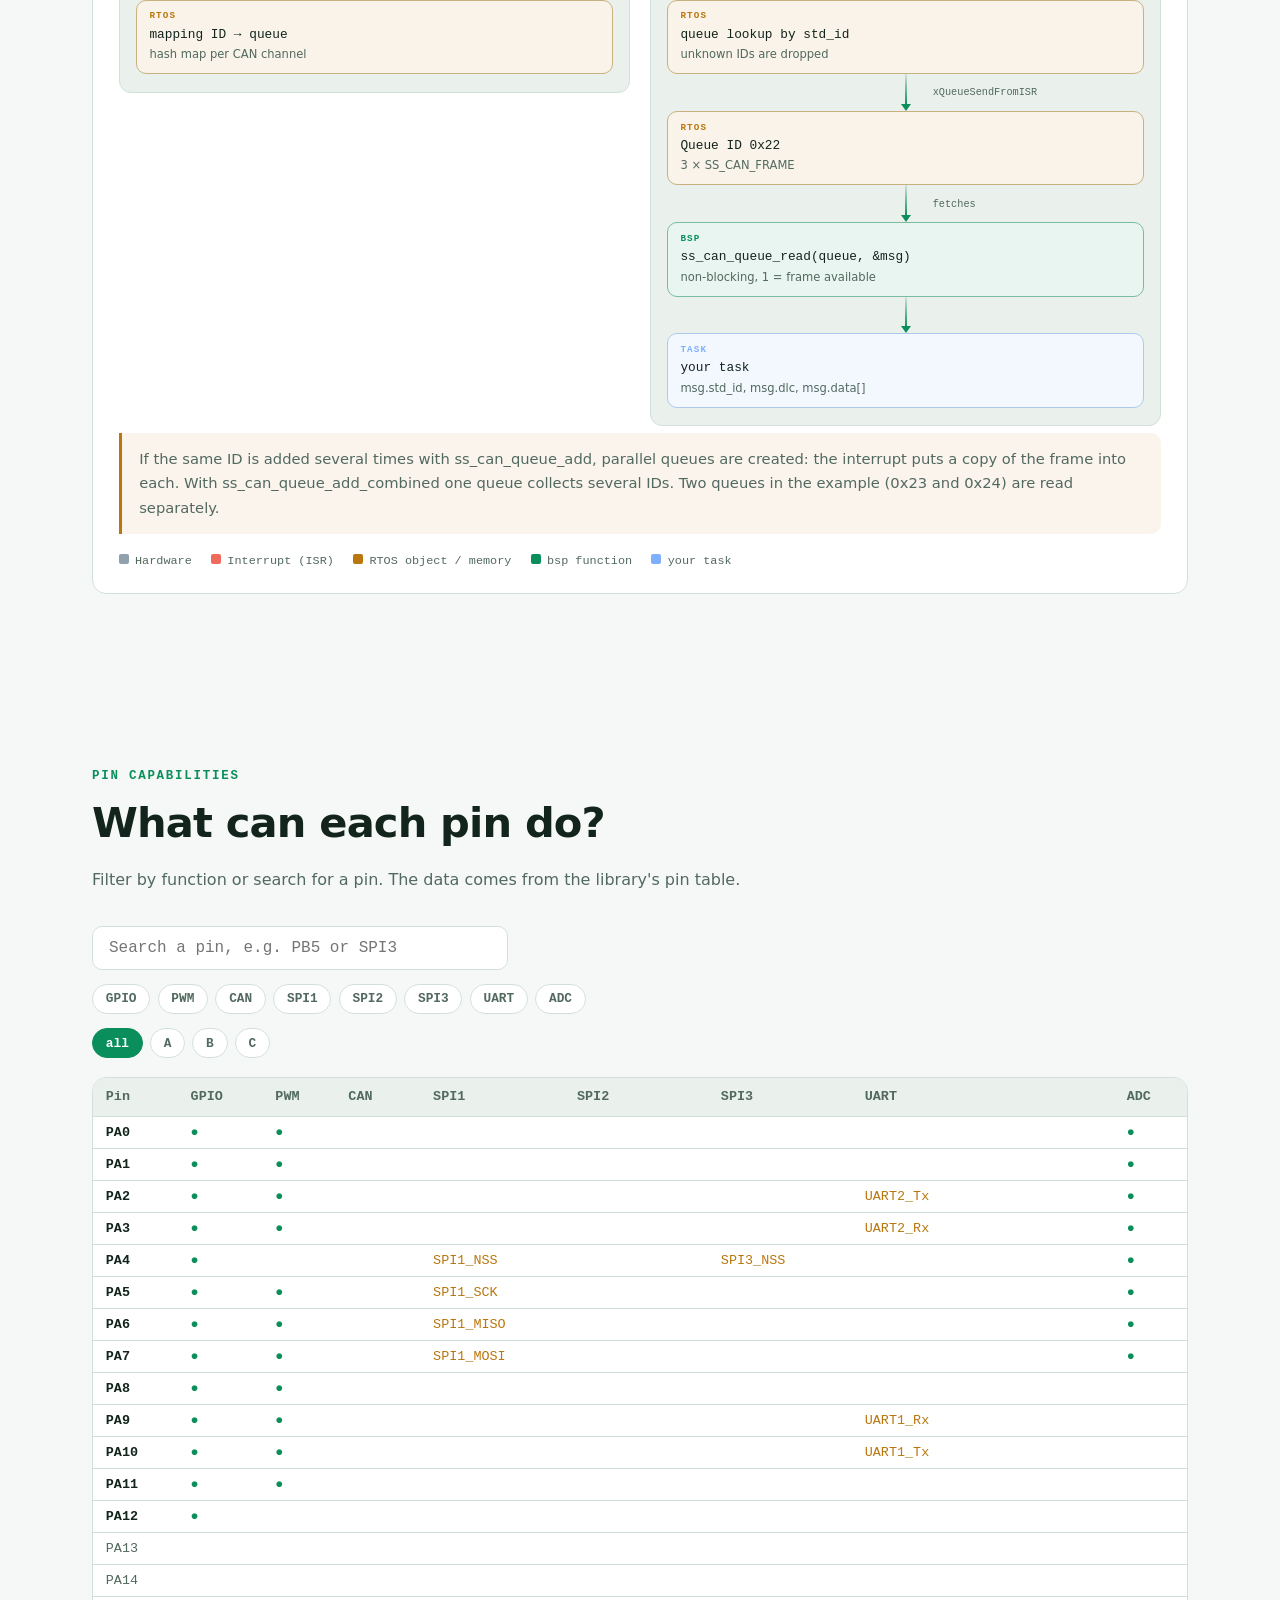
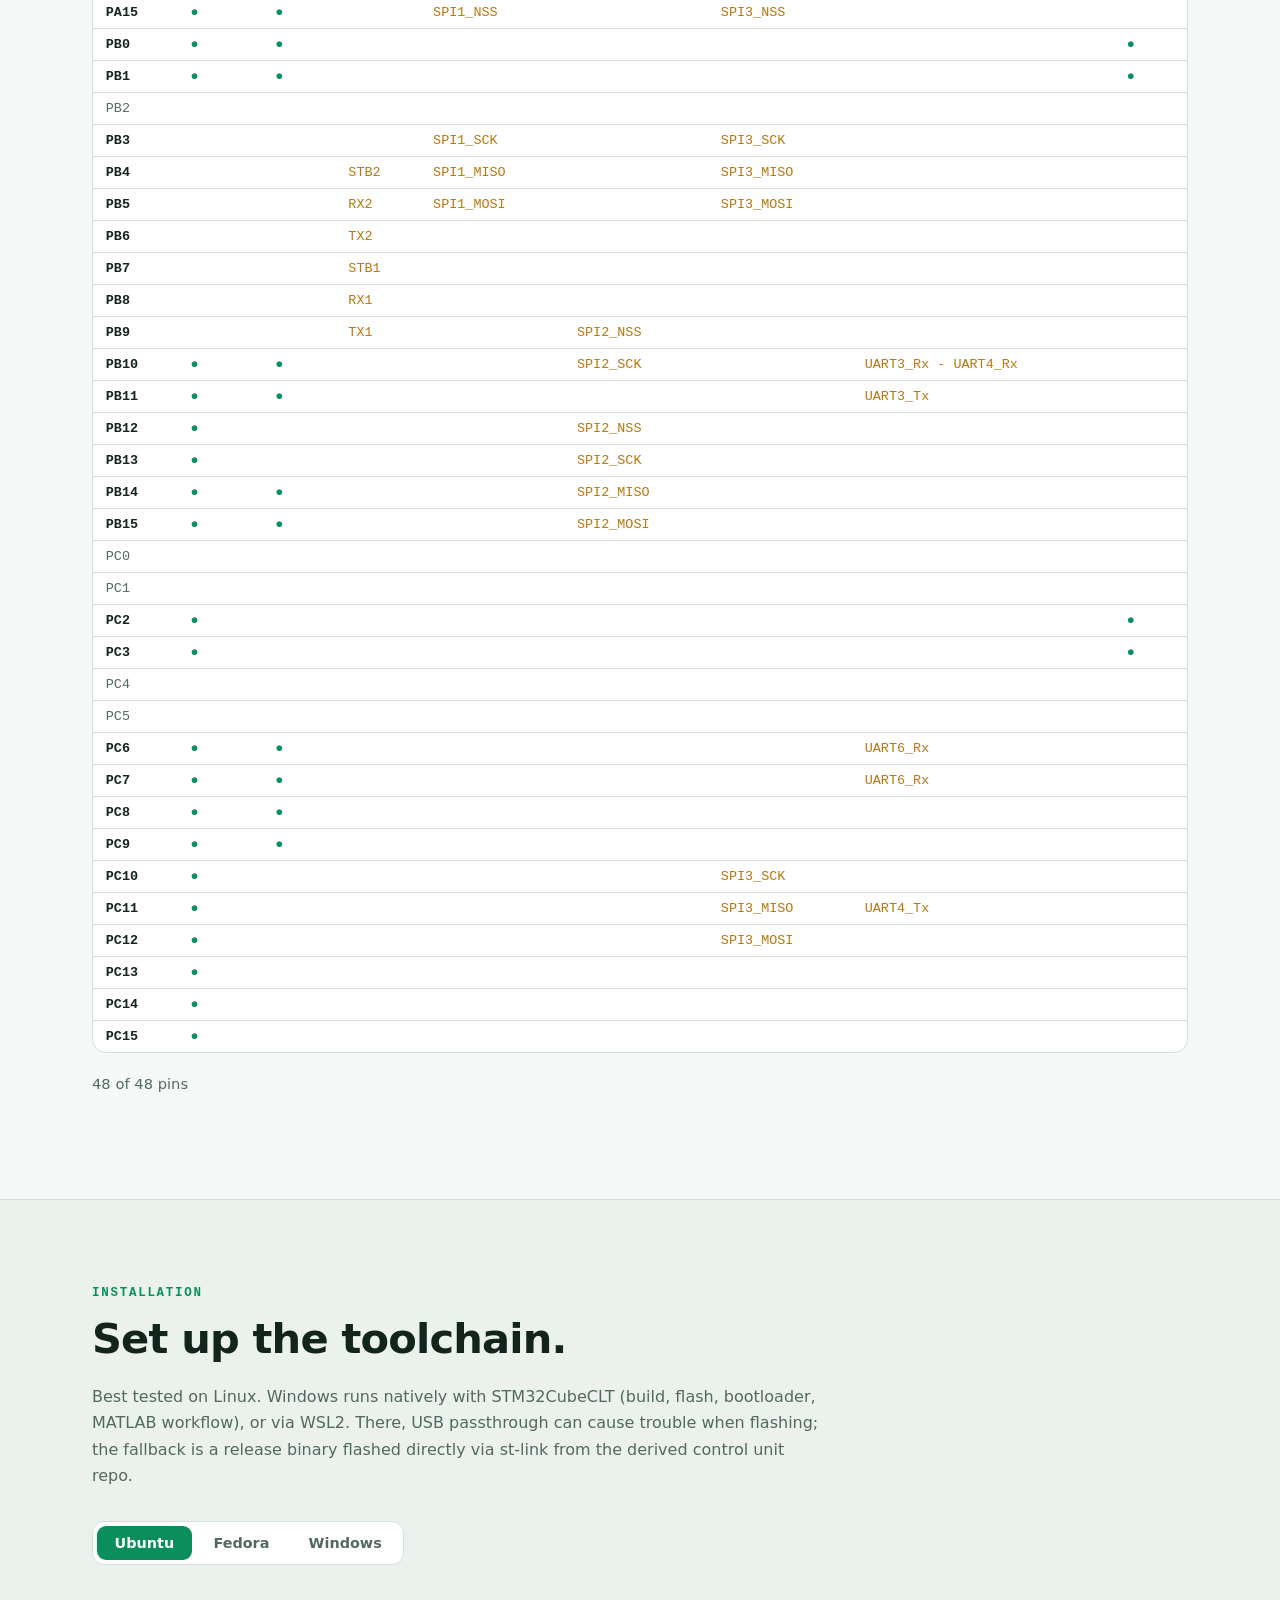
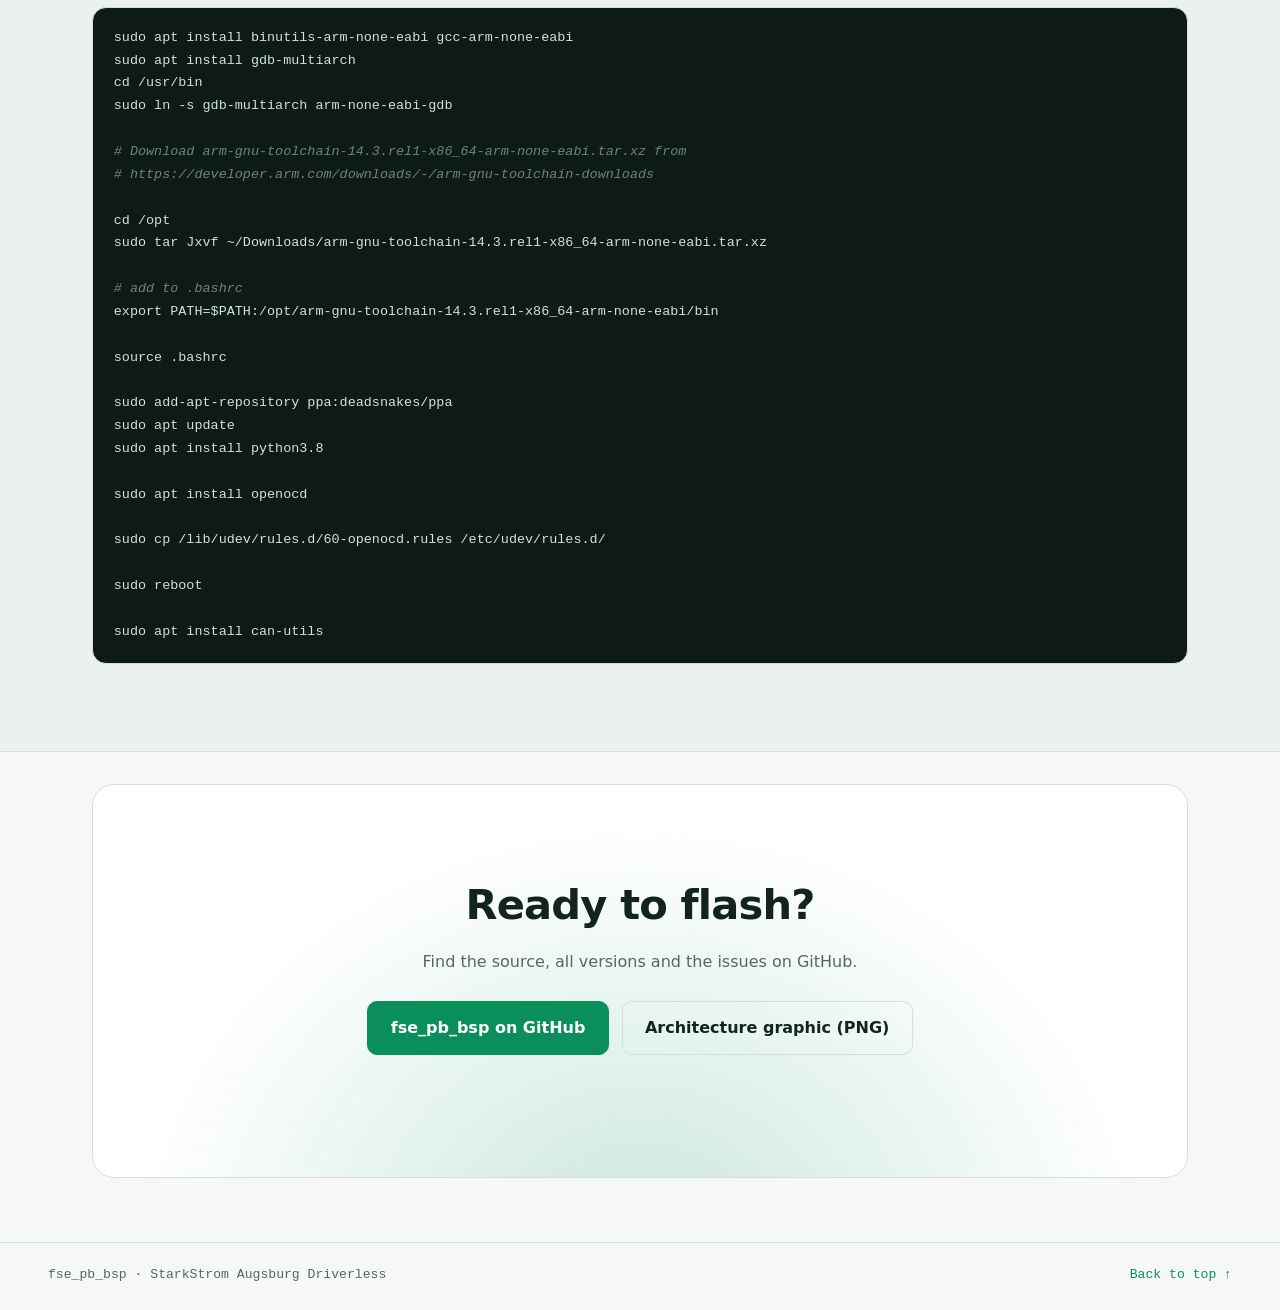
==== commit 49e0cdc1: "Website: add DE/EN language switch and Simulink to the architecture Language toggle in the nav (reme" ====
--- a/docs/index.html
+++ b/docs/index.html
@@ -12,16 +12,20 @@
 <body>
 
 <header class="nav">
-  <a class="brand" href="#top"><span class="brand-mark"></span>fse_pb_bsp</a>
+  <a data-i="t1" class="brand" href="#top"><span class="brand-mark"></span>fse_pb_bsp</a>
   <nav>
-    <a href="#stack">Architektur</a>
-    <a href="#start">Quickstart</a>
-    <a href="#tooling">Tooling</a>
-    <a href="#gui">GUI</a>
-    <a href="#examples">Beispiele</a>
-    <a href="#pins">Pins</a>
-    <a href="#install">Installation</a>
-    <a class="btn btn-small" href="https://github.com/StarkStrom-Driverless/fse_pb_bsp">GitHub</a>
+    <a data-i="t2" href="#stack">Architektur</a>
+    <a data-i="t3" href="#start">Quickstart</a>
+    <a data-i="t4" href="#tooling">Tooling</a>
+    <a data-i="t5" href="#gui">GUI</a>
+    <a data-i="t6" href="#examples">Beispiele</a>
+    <a data-i="t7" href="#pins">Pins</a>
+    <a data-i="t8" href="#install">Installation</a>
+    <a data-i="t9" class="btn btn-small" href="https://github.com/StarkStrom-Driverless/fse_pb_bsp">GitHub</a>
+    <div class="lang" role="group" aria-label="Sprache / Language">
+      <button type="button" data-lang="de" aria-pressed="true">DE</button>
+      <button type="button" data-lang="en" aria-pressed="false">EN</button>
+    </div>
   </nav>
 </header>
 
@@ -29,101 +33,144 @@
 
 <section class="hero">
   <div class="hero-text">
-    <p class="eyebrow">StarkStrom Augsburg · Driverless</p>
-    <h1>Ein Fundament für jedes<br><span class="grad">Steuergerät.</span></h1>
-    <p class="lead">
-      <code>fse_pb_bsp</code> ist die Board Support Library für den <strong>STM32F405RTGE</strong>:
+    <p data-i="t10" class="eyebrow">StarkStrom Augsburg · Driverless</p>
+    <h1 data-i="t11">Ein Fundament für jedes<br><span data-i="t12" class="grad">Steuergerät.</span></h1>
+    <p data-i="t13" class="lead">
+      <code>fse_pb_bsp</code> ist die Board Support Library für den <strong data-i="t14">STM32F405RTGE</strong>:
       Peripherie-Abstraktion, FreeRTOS, sicherer Bootloader und ein Tool, das Build, Flash und Debug
       auf einen Befehl reduziert.
     </p>
     <div class="cta">
-      <a class="btn" href="#start">Projekt starten</a>
-      <a class="btn btn-ghost" href="https://github.com/StarkStrom-Driverless/fse_pb_bsp">Repository ansehen</a>
+      <a data-i="t15" class="btn" href="#start">Projekt starten</a>
+      <a data-i="t16" class="btn btn-ghost" href="https://github.com/StarkStrom-Driverless/fse_pb_bsp">Repository ansehen</a>
     </div>
     <ul class="chips">
-      <li>STM32F405RTGE</li><li>libopencm3</li><li>FreeRTOS</li><li>MCUboot / Zephyr</li><li>CAN</li><li>Simulink</li>
+      <li data-i="t17">STM32F405RTGE</li><li data-i="t18">libopencm3</li><li data-i="t19">FreeRTOS</li><li data-i="t20">MCUboot / Zephyr</li><li data-i="t21">CAN</li><li data-i="t22">Simulink</li>
     </ul>
   </div>
 
   <div class="terminal" aria-label="Beispiel-Terminal">
-    <div class="term-bar"><i></i><i></i><i></i><span>my_project</span></div>
+    <div class="term-bar"><i></i><i></i><i></i><span data-i="t23">my_project</span></div>
     <pre id="term" aria-live="off"></pre>
   </div>
 </section>
 
 <section class="facts">
-  <div><b>1</b><span>MCU-Familie, einheitlich abstrahiert</span></div>
-  <div><b>3</b><span>Flash-Wege: OpenOCD, CAN, Bootloader</span></div>
-  <div><b>16+</b><span>Peripherie-Beispiele zum Kopieren</span></div>
-  <div><b>0</b><span>Compile-Duplikate zwischen Beispielen und Firmware</span></div>
+  <div><b data-i="t24">1</b><span data-i="t25">MCU-Familie, einheitlich abstrahiert</span></div>
+  <div><b data-i="t26">3</b><span data-i="t27">Flash-Wege: OpenOCD, CAN, Bootloader</span></div>
+  <div><b data-i="t28">16+</b><span data-i="t29">Peripherie-Beispiele zum Kopieren</span></div>
+  <div><b data-i="t30">0</b><span data-i="t31">Compile-Duplikate zwischen Beispielen und Firmware</span></div>
 </section>
 
 <section id="stack" class="block">
   <div class="block-head">
-    <p class="eyebrow">Architektur</p>
-    <h2>Zwei Stacks, ein Chip.</h2>
-    <p>Die Library hängt am MCU-Bootloader. Deshalb gibt es zwei Pyramiden: links der Bootloader, rechts die Anwendung.</p>
+    <p data-i="t32" class="eyebrow">Architektur</p>
+    <h2 data-i="t33">Zwei Stacks, ein Chip.</h2>
+    <p data-i="t34">Die Library hängt am MCU-Bootloader. Deshalb gibt es zwei Pyramiden: links der Bootloader, rechts die Anwendung. Diese schreibst du in C oder baust sie als Simulink-Modell, das als generierter C-Code auf denselben Schichten läuft.</p>
   </div>
 
   <div class="stack-wrap">
-    <div class="stack" role="img" aria-label="Software-Pyramide: STM32F405RTGE als Basis, darauf links Zephyr und MCUboot, rechts libopenCM3, FreeRTOS, fse_pb_bsp und application">
+    <div class="stack" role="img" aria-label="Software-Pyramide: STM32F405RTGE als Basis, darauf links Zephyr und MCUboot, rechts libopenCM3, FreeRTOS, fse_pb_bsp und darüber application oder Simulink-Modell">
       <div class="col left">
-        <div class="lay l-boot" data-k="mcuboot">MCUboot</div>
-        <div class="lay l-boot" data-k="zephyr">Zephyr</div>
+        <div data-i="t35" class="lay l-boot" data-k="mcuboot">MCUboot</div>
+        <div data-i="t36" class="lay l-boot" data-k="zephyr">Zephyr</div>
       </div>
       <div class="col right">
-        <div class="lay l-app" data-k="app">application</div>
-        <div class="lay l-bsp" data-k="bsp">fse_pb_bsp</div>
-        <div class="lay l-3p" data-k="rtos">FreeRTOS</div>
-        <div class="lay l-3p" data-k="ocm3">libopenCM3</div>
-      </div>
-      <div class="lay l-hw" data-k="mcu">STM32F405RTGE</div>
+        <div class="lay-row">
+          <div data-i="t37" class="lay l-app" data-k="app">application</div>
+          <div data-i="t38" class="lay l-sim" data-k="sim">Simulink</div>
+        </div>
+        <div data-i="t39" class="lay l-bsp" data-k="bsp">fse_pb_bsp</div>
+        <div data-i="t40" class="lay l-3p" data-k="rtos">FreeRTOS</div>
+        <div data-i="t41" class="lay l-3p" data-k="ocm3">libopenCM3</div>
+      </div>
+      <div data-i="t42" class="lay l-hw" data-k="mcu">STM32F405RTGE</div>
     </div>
 
     <div class="stack-info" id="stackInfo">
-      <h3>STM32F405RTGE</h3>
-      <p>Das Fundament. Beide Stacks laufen auf demselben Chip. Tippe auf eine Schicht, um zu sehen, was sie tut.</p>
+      <h3 data-i="t43">STM32F405RTGE</h3>
+      <p data-i="t44">Das Fundament. Beide Stacks laufen auf demselben Chip. Tippe auf eine Schicht, um zu sehen, was sie tut.</p>
     </div>
   </div>
 
   <div class="cards two">
     <article class="card">
-      <h3>Bootloader</h3>
-      <p>Basiert auf <strong>Zephyr</strong> mit <strong>MCUboot</strong>, gepflegt im eigenen Repo <code>fse_pb_bootloader</code>.
+      <h3 data-i="t45">Bootloader</h3>
+      <p data-i="t46">Basiert auf <strong data-i="t47">Zephyr</strong> mit <strong data-i="t48">MCUboot</strong>, gepflegt im eigenen Repo <code>fse_pb_bootloader</code>.
          Einmal geflasht, muss er normalerweise nie wieder angefasst werden.</p>
       <div class="slots">
-        <div class="slot boot">Bootloader</div>
-        <div class="slot s0">Slot 0 <small>läuft</small></div>
-        <div class="slot s1">Slot 1 <small>Update</small></div>
-      </div>
-      <p class="muted">Liegt in Slot 1 ein gültiges, korrekt signiertes Image, tauscht der Bootloader Slot 0 und Slot 1 und startet dann. Standardmäßig läuft er aus Slot 0.</p>
+        <div data-i="t49" class="slot boot">Bootloader</div>
+        <div data-i="t50" class="slot s0">Slot 0 <small data-i="t51">läuft</small></div>
+        <div data-i="t52" class="slot s1">Slot 1 <small data-i="t53">Update</small></div>
+      </div>
+      <p data-i="t54" class="muted">Liegt in Slot 1 ein gültiges, korrekt signiertes Image, tauscht der Bootloader Slot 0 und Slot 1 und startet dann. Standardmäßig läuft er aus Slot 0.</p>
     </article>
     <article class="card">
-      <h3>Anwendungs-Stack</h3>
-      <p><strong>libopencm3</strong> konfiguriert die Hardware auf niedriger Ebene. <code>fse_pb_bsp</code> liefert
-         darüber die Abstraktion für Controller-Konfiguration und kapselt außerdem <strong>FreeRTOS</strong>.</p>
-      <p class="muted">Darauf entsteht die eigentliche Anwendung, ohne Register oder RTOS-Details direkt anzufassen.</p>
+      <h3 data-i="t55">Anwendungs-Stack</h3>
+      <p data-i="t56"><strong data-i="t57">libopencm3</strong> konfiguriert die Hardware auf niedriger Ebene. <code>fse_pb_bsp</code> liefert
+         darüber die Abstraktion für Controller-Konfiguration und kapselt außerdem <strong data-i="t58">FreeRTOS</strong>.</p>
+      <p data-i="t59" class="muted">Darauf entsteht die eigentliche Anwendung, ohne Register oder RTOS-Details direkt anzufassen.</p>
     </article>
   </div>
+
+  <div class="sim">
+    <h3 data-i="t60">Simulink: vom Modell zur Firmware</h3>
+    <p data-i="t61" class="muted">Statt C zu schreiben, kannst du die Anwendung als Simulink-Modell bauen. Eigene <code>ss_*</code>-Blöcke (GPIO, ADC, PWM, CAN, Frequenzmessung, IOB, Queue) rufen im generierten Code die <code>fse_pb_bsp</code>-API auf. Das Modell läuft in einem eigenen RTOS-Task.</p>
+    <div class="ex-lanes">
+      <div class="lane">
+        <div data-i="t62" class="lane-t">Modell bauen</div>
+        <div class="lane-row">
+          <div class="nd n-obj"><span data-i="t63" class="tag">Datei</span><code>usr/simulink/&lt;model&gt;.slx</code><small data-i="t64">Modell mit ss_*-Blöcken</small></div>
+          <div class="arr"><span data-i="t65">./ss matlab_build</span></div>
+          <div class="nd n-obj"><span data-i="t66" class="tag">Datei</span><code>&lt;model&gt;_ert_rtw/*.c</code><small data-i="t67">generierter C-Code (ert, nur Code)</small></div>
+          <div class="arr"><span data-i="t68">./ss build</span></div>
+          <div class="nd n-api"><span data-i="t69" class="tag">Firmware</span><code>bp_test.elf</code><small data-i="t70">Code wird automatisch mitkompiliert</small></div>
+        </div>
+      </div>
+      <div class="lane">
+        <div data-i="t71" class="lane-t">CAN aus DBC</div>
+        <div class="lane-row">
+          <div class="nd n-obj"><span data-i="t72" class="tag">Datei</span><code>usr/dbc/*.dbc</code><small data-i="t73">Botschaften und Signale</small></div>
+          <div class="arr"><span data-i="t74">./ss can_gen</span></div>
+          <div class="nd n-obj"><span data-i="t75" class="tag">Datei</span><code data-i="c1">Message-Blöcke</code><small data-i="t76">RX/TX-Blöcke pro Botschaft</small></div>
+          <div class="arr"><span data-i="t77">im Modell</span></div>
+          <div class="nd n-api"><span data-i="t78" class="tag">bsp</span><code>ss_can_*</code><small data-i="t79">Queue lesen, Frame senden</small></div>
+        </div>
+      </div>
+      <div class="lane">
+        <div data-i="t80" class="lane-t">Zur Laufzeit</div>
+        <div class="lane-row">
+          <div class="nd n-task"><span data-i="t81" class="tag">Task</span><code>simulink_task</code><small data-i="t82">Priorität 2, ruft <code>&lt;model&gt;_initialize()</code> einmal auf</small></div>
+          <div class="arr"><span data-i="t83">alle SS_MODEL_STEP_MS</span></div>
+          <div class="nd n-obj"><span data-i="t84" class="tag">Modell</span><code>&lt;model&gt;_step()</code><small data-i="t85">xTaskDelayUntil, kein Drift</small></div>
+          <div class="arr"><span data-i="t86">Block-Code ruft</span></div>
+          <div class="nd n-api"><span data-i="t87" class="tag">bsp</span><code>ss_io_*, ss_adc_*, ss_pwm_*, …</code><small data-i="t88">wie in handgeschriebenem C</small></div>
+          <div class="arr"><span></span></div>
+          <div class="nd n-hw"><span data-i="t89" class="tag">Hardware</span><code data-i="c2">Pins &amp; Peripherie</code></div>
+        </div>
+      </div>
+    </div>
+    <p data-i="t90" class="note">Einrichtung mit <code>./ss matlab_init</code> (Libraries und Modell), <code>./ss matlab_config</code> (Code-Generierung) und <code>./ss matlab_open</code> zum Bearbeiten. Der Ablauf ist auch im Matlab-Tab der <a data-i="t91" href="#gui">GUI</a> zu sehen.</p>
+  </div>
 </section>
 
 <section id="start" class="block alt">
   <div class="block-head">
-    <p class="eyebrow">Quickstart</p>
-    <h2>Vom leeren Ordner zur Firmware.</h2>
+    <p data-i="t92" class="eyebrow">Quickstart</p>
+    <h2 data-i="t93">Vom leeren Ordner zur Firmware.</h2>
   </div>
 
   <div class="tabs" data-tabs>
     <div class="tab-list" role="tablist">
-      <button role="tab" aria-selected="true" data-tab="new">Neues Projekt</button>
-      <button role="tab" aria-selected="false" data-tab="init">Bestehendes Projekt</button>
-      <button role="tab" aria-selected="false" data-tab="win">Windows</button>
+      <button data-i="t94" role="tab" aria-selected="true" data-tab="new">Neues Projekt</button>
+      <button data-i="t95" role="tab" aria-selected="false" data-tab="init">Bestehendes Projekt</button>
+      <button data-i="t96" role="tab" aria-selected="false" data-tab="win">Windows</button>
     </div>
 
     <div class="tab-panel" data-panel="win" hidden>
       <div class="split">
         <div>
-<pre class="code" data-copy><code><span class="c"># PowerShell, gleiche Schritte wie unter Linux</span>
+<pre class="code" data-copy><code><span data-i="t97" class="c"># PowerShell, gleiche Schritte wie unter Linux</span>
 mkdir my_project
 cd my_project
 
@@ -138,14 +185,14 @@
 .\ss.cmd build</code></pre>
         </div>
         <div>
-          <h3><code>init.ps1</code> statt <code>init.sh</code></h3>
+          <h3 data-i="t98"><code>init.ps1</code> statt <code>init.sh</code></h3>
           <ul class="ticks">
-            <li>legt <code>usr\src</code>, <code>usr\inc</code>, <code>usr\simulink</code> an und kopiert die Starter-Dateien</li>
-            <li>legt <code>ss.cmd</code> in den Projektordner, denn Symlinks brauchen unter Windows Admin-Rechte</li>
-            <li>erstellt das venv (<code>cryptography</code>, <code>click</code>, <code>intelhex</code>, <code>pyyaml</code>, <code>cbor2</code>, <code>cantools</code>)</li>
-            <li>baut <code>libopencm3</code> und schreibt die <code>.vscode</code>-Konfiguration</li>
+            <li data-i="t99">legt <code>usr\src</code>, <code>usr\inc</code>, <code>usr\simulink</code> an und kopiert die Starter-Dateien</li>
+            <li data-i="t100">legt <code>ss.cmd</code> in den Projektordner, denn Symlinks brauchen unter Windows Admin-Rechte</li>
+            <li data-i="t101">erstellt das venv (<code>cryptography</code>, <code>click</code>, <code>intelhex</code>, <code>pyyaml</code>, <code>cbor2</code>, <code>cantools</code>)</li>
+            <li data-i="t102">baut <code>libopencm3</code> und schreibt die <code>.vscode</code>-Konfiguration</li>
           </ul>
-          <p class="callout">Erneut ausführbar, nichts Vorhandenes wird überschrieben. Mit <code>-SkipLibopencm3</code> oder <code>-SkipVenv</code> lassen sich Schritte überspringen. Voraussetzungen siehe <a href="#install">Installation</a>.</p>
+          <p data-i="t103" class="callout">Erneut ausführbar, nichts Vorhandenes wird überschrieben. Mit <code>-SkipLibopencm3</code> oder <code>-SkipVenv</code> lassen sich Schritte überspringen. Voraussetzungen siehe <a data-i="t104" href="#install">Installation</a>.</p>
         </div>
       </div>
     </div>
@@ -153,13 +200,13 @@
     <div class="tab-panel" data-panel="new">
       <div class="split">
         <div>
-<pre class="code" data-copy><code><span class="c"># Projektordner anlegen</span>
+<pre class="code" data-copy><code><span data-i="t105" class="c"># Projektordner anlegen</span>
 mkdir my_project
 cd my_project
 
 git submodule add git@github.com:StarkStrom-Driverless/fse_pb_bsp.git
 
-<span class="c"># die Version wählen, gegen die gebaut wird</span>
+<span data-i="t106" class="c"># die Version wählen, gegen die gebaut wird</span>
 cd fse_pb_bsp
 git checkout &lt;version&gt;
 
@@ -168,13 +215,13 @@
 cd ..</code></pre>
         </div>
         <div>
-          <h3>Was <code>init.sh</code> für dich erledigt</h3>
+          <h3 data-i="t107">Was <code>init.sh</code> für dich erledigt</h3>
           <ul class="ticks">
-            <li>legt <code>usr/src</code> und <code>usr/inc</code> an</li>
-            <li>kopiert Starter-Dateien aus <code>fse_pb_bsp/test</code>: <code>main.c</code>, <code>Makefile</code>, <code>.gitignore</code>, <code>FreeRTOSConfig.h</code>, <code>ss_config.h</code></li>
-            <li>baut <code>libopencm3</code></li>
-            <li>erzeugt den Symlink <code>./ss</code> → <code>fse_pb_bsp/tools/ss</code></li>
-            <li>richtet ein Python-venv ein (<code>python-can</code>, <code>telnetlib3</code>, <code>cryptography</code>, <code>intelhex</code> …)</li>
+            <li data-i="t108">legt <code>usr/src</code> und <code>usr/inc</code> an</li>
+            <li data-i="t109">kopiert Starter-Dateien aus <code>fse_pb_bsp/test</code>: <code>main.c</code>, <code>Makefile</code>, <code>.gitignore</code>, <code>FreeRTOSConfig.h</code>, <code>ss_config.h</code></li>
+            <li data-i="t110">baut <code>libopencm3</code></li>
+            <li data-i="t111">erzeugt den Symlink <code>./ss</code> → <code>fse_pb_bsp/tools/ss</code></li>
+            <li data-i="t112">richtet ein Python-venv ein (<code>python-can</code>, <code>telnetlib3</code>, <code>cryptography</code>, <code>intelhex</code> …)</li>
           </ul>
         </div>
       </div>
@@ -195,9 +242,9 @@
 cd ..</code></pre>
         </div>
         <div>
-          <h3>Frisch geklont oder Version gebumpt?</h3>
-          <p>Dieselben Schritte gegen den vorhandenen Checkout.</p>
-          <p class="callout"><code>init.sh</code> ist gefahrlos wiederholbar: Starter-Dateien werden nur kopiert, wenn sie fehlen
+          <h3 data-i="t113">Frisch geklont oder Version gebumpt?</h3>
+          <p data-i="t114">Dieselben Schritte gegen den vorhandenen Checkout.</p>
+          <p data-i="t115" class="callout"><code>init.sh</code> ist gefahrlos wiederholbar: Starter-Dateien werden nur kopiert, wenn sie fehlen
           (<code>cp -n</code>), Symlink und venv nur bei Bedarf neu erzeugt.</p>
         </div>
       </div>
@@ -207,21 +254,21 @@
 
 <section id="tooling" class="block">
   <div class="block-head">
-    <p class="eyebrow">Tooling</p>
-    <h2>Alles läuft über <code>./ss</code>.</h2>
-    <p>Einmal pro Terminal-Sitzung das venv aktivieren, dann übernimmt <code>./ss</code>. Ohne Argumente zeigt es die komplette Befehlsübersicht.</p>
+    <p data-i="t116" class="eyebrow">Tooling</p>
+    <h2 data-i="t117">Alles läuft über <code>./ss</code>.</h2>
+    <p data-i="t118">Einmal pro Terminal-Sitzung das venv aktivieren, dann übernimmt <code>./ss</code>. Ohne Argumente zeigt es die komplette Befehlsübersicht.</p>
     <pre class="code inline" data-copy><code>source .venv/bin/activate</code></pre>
   </div>
 
   <div class="cmd-grid">
-    <div class="cmd"><code>./ss build</code><p>Baut die Haupt-Firmware (<code>build/bp_test.elf</code>).</p></div>
-    <div class="cmd"><code>./ss clean</code><p>Räumt den Build-Output der Haupt-Firmware auf.</p></div>
-    <div class="cmd hot"><code>./ss flash</code><p>Build, Signatur und Flash via OpenOCD/telnet in einem Schritt.</p></div>
-    <div class="cmd"><code>./ss canflash --bin_file &lt;path&gt; --id &lt;hex id&gt;</code><p>Flasht ein signiertes <code>.bin</code> über CAN.</p></div>
-    <div class="cmd"><code>./ss bootloader --bin_file &lt;path&gt; --position &lt;addr&gt;</code><p>Flasht ein Bootloader-Image, z. B. <code>zephyr.bin</code>.</p></div>
-    <div class="cmd"><code>./ss oocd_start | oocd_stop | oocd_state</code><p>Verwaltet den OpenOCD-Server. Danach öffnet <code>make gdb</code> ein GDB-TUI.</p></div>
+    <div class="cmd"><code>./ss build</code><p data-i="t119">Baut die Haupt-Firmware (<code>build/bp_test.elf</code>).</p></div>
+    <div class="cmd"><code>./ss clean</code><p data-i="t120">Räumt den Build-Output der Haupt-Firmware auf.</p></div>
+    <div class="cmd hot"><code>./ss flash</code><p data-i="t121">Build, Signatur und Flash via OpenOCD/telnet in einem Schritt.</p></div>
+    <div class="cmd"><code>./ss canflash --bin_file &lt;path&gt; --id &lt;hex id&gt;</code><p data-i="t122">Flasht ein signiertes <code>.bin</code> über CAN.</p></div>
+    <div class="cmd"><code>./ss bootloader --bin_file &lt;path&gt; --position &lt;addr&gt;</code><p data-i="t123">Flasht ein Bootloader-Image, z. B. <code>zephyr.bin</code>.</p></div>
+    <div class="cmd"><code>./ss oocd_start | oocd_stop | oocd_state</code><p data-i="t124">Verwaltet den OpenOCD-Server. Danach öffnet <code>make gdb</code> ein GDB-TUI.</p></div>
     <div class="cmd wide"><code>./ss &nbsp;·&nbsp; ./ss gui</code>
-      <p>Dieselben Befehle als Fenster: Build, Flash und OpenOCD mit Flash- und RAM-Auslastung, die Beispiele samt Quelltext,
+      <p data-i="t125">Dieselben Befehle als Fenster: Build, Flash und OpenOCD mit Flash- und RAM-Auslastung, die Beispiele samt Quelltext,
       der MATLAB-Workflow mit Statusübersicht und <code>can_gen</code>. Strg+C im Terminal schließt es.
       Benötigt <code>imgui-bundle</code>, das <code>init.sh</code> installiert.</p></div>
   </div>
@@ -229,55 +276,55 @@
 
 <section id="gui" class="block alt">
   <div class="block-head">
-    <p class="eyebrow">GUI</p>
-    <h2>Dieselben Befehle, als Fenster.</h2>
-    <p>Ein Aufruf von <code>./ss</code> ohne Argumente (oder <code>./ss gui</code>) öffnet die grafische Oberfläche. Strg+C im Terminal schließt sie wieder.
+    <p data-i="t126" class="eyebrow">GUI</p>
+    <h2 data-i="t127">Dieselben Befehle, als Fenster.</h2>
+    <p data-i="t128">Ein Aufruf von <code>./ss</code> ohne Argumente (oder <code>./ss gui</code>) öffnet die grafische Oberfläche. Strg+C im Terminal schließt sie wieder.
        Sie braucht <code>imgui-bundle</code>, das <code>init.sh</code> installiert. Nachgebaut zur Orientierung, das echte Fenster sieht im Detail anders aus.</p>
   </div>
 
   <div class="gui-win" data-tabs>
     <div class="gui-bar">
       <div class="tab-list gui-tabs" role="tablist">
-        <button role="tab" aria-selected="true" data-tab="g-build">Build</button>
-        <button role="tab" aria-selected="false" data-tab="g-ex">Examples</button>
-        <button role="tab" aria-selected="false" data-tab="g-mat">Matlab</button>
-      </div>
-      <span class="gui-title">ss gui</span>
+        <button data-i="t129" role="tab" aria-selected="true" data-tab="g-build">Build</button>
+        <button data-i="t130" role="tab" aria-selected="false" data-tab="g-ex">Examples</button>
+        <button data-i="t131" role="tab" aria-selected="false" data-tab="g-mat">Matlab</button>
+      </div>
+      <span data-i="t132" class="gui-title">ss gui</span>
     </div>
 
     <div class="gui-body" data-panel="g-build">
       <div class="gui-col">
-        <h4>tools</h4>
-        <p><i class="dot ok"></i>arm-none-eabi-gcc <i class="dot ok"></i>openocd <i class="dot ok"></i>gdb</p>
-        <h4>firmware</h4>
-        <div class="meter"><label>flash</label><div class="bar"><b style="width:38%"></b></div><span>38 %</span></div>
-        <div class="meter"><label>ram</label><div class="bar"><b style="width:21%"></b></div><span>21 %</span></div>
-        <p class="kv"><span>elf</span>bp_test.elf <em>vor 2 min</em></p>
-        <p class="kv"><span>signed image</span>bp_test.signed.bin</p>
-        <div class="btnrow"><u>build</u><u>clean</u><u class="hot">flash</u></div>
+        <h4 data-i="t133">tools</h4>
+        <p data-i="t134"><i class="dot ok"></i>arm-none-eabi-gcc <i class="dot ok"></i>openocd <i class="dot ok"></i>gdb</p>
+        <h4 data-i="t135">firmware</h4>
+        <div class="meter"><label data-i="t136">flash</label><div class="bar"><b style="width:38%"></b></div><span data-i="t137">38 %</span></div>
+        <div class="meter"><label data-i="t138">ram</label><div class="bar"><b style="width:21%"></b></div><span data-i="t139">21 %</span></div>
+        <p data-i="t140" class="kv"><span data-i="t141">elf</span>bp_test.elf <em data-i="t142">vor 2 min</em></p>
+        <p data-i="t143" class="kv"><span data-i="t144">signed image</span>bp_test.signed.bin</p>
+        <div class="btnrow"><u data-i="t145">build</u><u data-i="t146">clean</u><u data-i="t147" class="hot">flash</u></div>
       </div>
       <div class="gui-col">
-        <h4>openocd</h4>
-        <p><i class="dot ok"></i>openocd active</p>
-        <div class="btnrow"><u>oocd_start</u><u>oocd_stop</u><u>oocd_state</u></div>
-        <h4>bootloader</h4>
-        <p class="kv"><span>bin</span><em>zephyr.bin</em></p>
-        <p class="kv"><span>position</span><em>0x08000000</em></p>
-        <div class="btnrow"><u>bootloader</u></div>
-        <h4>canflash</h4>
-        <p><i class="dot ok"></i>can0 up</p>
-        <p class="kv"><span>can id</span><em>&lt;hex id&gt;</em></p>
-        <div class="btnrow"><u>canflash</u></div>
+        <h4 data-i="t148">openocd</h4>
+        <p data-i="t149"><i class="dot ok"></i>openocd active</p>
+        <div class="btnrow"><u data-i="t150">oocd_start</u><u data-i="t151">oocd_stop</u><u data-i="t152">oocd_state</u></div>
+        <h4 data-i="t153">bootloader</h4>
+        <p class="kv"><span data-i="t154">bin</span><em data-i="t155">zephyr.bin</em></p>
+        <p class="kv"><span data-i="t156">position</span><em data-i="t157">0x08000000</em></p>
+        <div class="btnrow"><u data-i="t158">bootloader</u></div>
+        <h4 data-i="t159">canflash</h4>
+        <p data-i="t160"><i class="dot ok"></i>can0 up</p>
+        <p class="kv"><span data-i="t161">can id</span><em data-i="t162">&lt;hex id&gt;</em></p>
+        <div class="btnrow"><u data-i="t163">canflash</u></div>
       </div>
     </div>
 
     <div class="gui-body gui-ex" data-panel="g-ex" hidden>
       <div class="ex-side">
-        <u class="sel">adc</u><u>can_rx</u><u>can_tx</u><u>can_tod</u><u>error</u><u>eth_udp</u><u>fm</u><u>fsm</u>
-        <u>input</u><u>iob</u><u>output</u><u>pid</u><u>printf</u><u>pwm</u><u>spi</u><u>uart</u>
+        <u data-i="t164" class="sel">adc</u><u data-i="t165">can_rx</u><u data-i="t166">can_tx</u><u data-i="t167">can_tod</u><u data-i="t168">error</u><u data-i="t169">eth_udp</u><u data-i="t170">fm</u><u data-i="t171">fsm</u>
+        <u data-i="t172">input</u><u data-i="t173">iob</u><u data-i="t174">output</u><u data-i="t175">pid</u><u data-i="t176">printf</u><u data-i="t177">pwm</u><u data-i="t178">spi</u><u data-i="t179">uart</u>
       </div>
       <div class="ex-main">
-        <div class="ex-top"><span class="path">fse_pb_bsp/examples/adc.c</span><u>example_build</u><u class="hot">flash_example</u></div>
+        <div class="ex-top"><span data-i="t180" class="path">fse_pb_bsp/examples/adc.c</span><u data-i="t181">example_build</u><u data-i="t182" class="hot">flash_example</u></div>
 <pre class="ex-src"><span class="k">#include</span> <span class="s">"ss.h"</span>
 <span class="k">#include</span> <span class="s">"pins.h"</span>
 
@@ -286,7 +333,7 @@
     <span class="k">for</span> (;;) {
         <span class="f">ss_adc_read</span>(adc_pin, &amp;value);
         <span class="f">ss_printf</span>(4, <span class="s">"ADC: %d 
-+
 "</span>, value);
         <span class="f">ss_rtos_delay_ms</span>(500);
     }
@@ -296,65 +343,65 @@
 
     <div class="gui-body single" data-panel="g-mat" hidden>
       <div class="gui-col">
-        <h4>workflow <small>Box anklicken führt den Schritt aus</small></h4>
+        <h4 data-i="t183">workflow <small data-i="t184">Box anklicken führt den Schritt aus</small></h4>
         <div class="flow">
-          <div class="fb ok"><b>matlab_init</b><small>libraries + model</small></div>
-          <i>→</i>
-          <div class="fb ok"><b>matlab_config</b><small>ert.tlc, step 0.001 s</small></div>
-          <i>→</i>
-          <div class="fb idle"><b>matlab_open</b><small>edit the model</small></div>
-          <i>→</i>
-          <div class="fb warn"><b>matlab_build</b><small>model is newer</small></div>
-          <i>→</i>
-          <div class="fb bad"><b>build</b><small>no elf</small></div>
-          <i>→</i>
-          <div class="fb idle"><b>flash</b><small>openocd down</small></div>
-        </div>
-        <p class="legend"><i class="dot ok"></i>aktuell <i class="dot warn"></i>veraltet <i class="dot bad"></i>fehlt <i class="dot idle"></i>neutral</p>
-        <p class="muted">Der Status ergibt sich aus Dateizeiten und Einstellungen: ist das Modell neuer als der generierte Code, wird <code>matlab_build</code> gelb.
-        Unter <strong>Config</strong> laufen Einrichtung, Libraries und Cleanup, unter <strong>CAN</strong> die generierten Message-Libraries und <code>can_gen</code>.</p>
-      </div>
-    </div>
-
-    <div class="gui-log"><span class="p">$</span> ./ss flash <span class="ok">… flashed via OpenOCD ✓</span></div>
+          <div class="fb ok"><b data-i="t185">matlab_init</b><small data-i="t186">libraries + model</small></div>
+          <i data-i="t187">→</i>
+          <div class="fb ok"><b data-i="t188">matlab_config</b><small data-i="t189">ert.tlc, step 0.001 s</small></div>
+          <i data-i="t190">→</i>
+          <div class="fb idle"><b data-i="t191">matlab_open</b><small data-i="t192">edit the model</small></div>
+          <i data-i="t193">→</i>
+          <div class="fb warn"><b data-i="t194">matlab_build</b><small data-i="t195">model is newer</small></div>
+          <i data-i="t196">→</i>
+          <div class="fb bad"><b data-i="t197">build</b><small data-i="t198">no elf</small></div>
+          <i data-i="t199">→</i>
+          <div class="fb idle"><b data-i="t200">flash</b><small data-i="t201">openocd down</small></div>
+        </div>
+        <p data-i="t202" class="legend"><i class="dot ok"></i>aktuell <i class="dot warn"></i>veraltet <i class="dot bad"></i>fehlt <i class="dot idle"></i>neutral</p>
+        <p data-i="t203" class="muted">Der Status ergibt sich aus Dateizeiten und Einstellungen: ist das Modell neuer als der generierte Code, wird <code>matlab_build</code> gelb.
+        Unter <strong data-i="t204">Config</strong> laufen Einrichtung, Libraries und Cleanup, unter <strong data-i="t205">CAN</strong> die generierten Message-Libraries und <code>can_gen</code>.</p>
+      </div>
+    </div>
+
+    <div data-i="t206" class="gui-log"><span data-i="t207" class="p">$</span> ./ss flash <span data-i="t208" class="ok">… flashed via OpenOCD ✓</span></div>
   </div>
 </section>
 
 <section id="examples" class="block">
   <div class="block-head">
-    <p class="eyebrow">Beispiele</p>
-    <h2>Eine Peripherie, eine Datei.</h2>
-    <p><code>fse_pb_bsp/examples/</code> enthält pro Peripherie ein minimales <code>.c</code>. Sie werden unabhängig von der Firmware gebaut und brauchen kein <code>usr/</code>. Am schnellsten geht es in der <a href="#gui">GUI</a>: Beispiel wählen, Quelltext ansehen, mit einem Klick bauen und flashen.</p>
+    <p data-i="t209" class="eyebrow">Beispiele</p>
+    <h2 data-i="t210">Eine Peripherie, eine Datei.</h2>
+    <p data-i="t211"><code>fse_pb_bsp/examples/</code> enthält pro Peripherie ein minimales <code>.c</code>. Sie werden unabhängig von der Firmware gebaut und brauchen kein <code>usr/</code>. Am schnellsten geht es in der <a data-i="t212" href="#gui">GUI</a>: Beispiel wählen, Quelltext ansehen, mit einem Klick bauen und flashen.</p>
   </div>
 
   <div class="cmd-grid three">
-    <div class="cmd"><code>./ss example_list</code><p>Alle verfügbaren Beispiele auflisten.</p></div>
-    <div class="cmd"><code>./ss example_build &lt;name&gt;</code><p>Ein Beispiel bauen, z. B. <code>adc</code> → <code>examples/build/adc.elf</code>.</p></div>
-    <div class="cmd hot"><code>./ss flash_example &lt;name&gt;</code><p>Bauen, signieren und via OpenOCD/telnet flashen.</p></div>
-  </div>
-  <p class="note">Beide Build-Befehle geben den Pfad zur <code>.c</code>-Quelle aus, so springst du direkt in den Code. Ohne <code>./ss</code> geht es auch:
+    <div class="cmd"><code>./ss example_list</code><p data-i="t213">Alle verfügbaren Beispiele auflisten.</p></div>
+    <div class="cmd"><code>./ss example_build &lt;name&gt;</code><p data-i="t214">Ein Beispiel bauen, z. B. <code>adc</code> → <code>examples/build/adc.elf</code>.</p></div>
+    <div class="cmd hot"><code>./ss flash_example &lt;name&gt;</code><p data-i="t215">Bauen, signieren und via OpenOCD/telnet flashen.</p></div>
+  </div>
+  <p data-i="t216" class="note">Beide Build-Befehle geben den Pfad zur <code>.c</code>-Quelle aus, so springst du direkt in den Code. Ohne <code>./ss</code> geht es auch:
     <code>cd fse_pb_bsp/examples &amp;&amp; make adc</code>, <code>make clean</code> räumt auf.</p>
 
   <div class="under">
-    <h3>Was unter dem Beispiel passiert</h3>
-    <p class="muted">Wähle ein Beispiel. Das Diagramm zeigt, wie Daten zwischen Hardware, Interrupt, RTOS-Objekten und deinem Task fließen.</p>
+    <h3 data-i="t217">Was unter dem Beispiel passiert</h3>
+    <p data-i="t218" class="muted">Wähle ein Beispiel. Das Diagramm zeigt, wie Daten zwischen Hardware, Interrupt, RTOS-Objekten und deinem Task fließen.</p>
     <div class="ex-pick" id="exPick" role="tablist" aria-label="Beispiel wählen"></div>
     <div class="ex-view" id="exView" aria-live="polite"></div>
     <div class="ex-legend">
-      <span><i class="n-hw"></i>Hardware</span>
-      <span><i class="n-isr"></i>Interrupt (ISR)</span>
-      <span><i class="n-obj"></i>RTOS-Objekt / Speicher</span>
-      <span><i class="n-api"></i>bsp-Funktion</span>
-      <span><i class="n-task"></i>dein Task</span>
+      <span data-i="t219"><i class="n-hw"></i>Hardware</span>
+      <span data-i="t220"><i class="n-isr"></i>Interrupt (ISR)</span>
+      <span data-i="t221"><i class="n-obj"></i>RTOS-Objekt / Speicher</span>
+      <span data-i="t222"><i class="n-api"></i>bsp-Funktion</span>
+      <span data-i="t223"><i class="n-task"></i>dein Task</span>
     </div>
   </div>
 </section>
 
 <section id="pins" class="block">
   <div class="block-head">
-    <p class="eyebrow">Pin-Fähigkeiten</p>
-    <h2>Was kann welcher Pin?</h2>
-    <p>Filtere nach Funktion oder suche einen Pin. Die Daten stammen aus der Pin-Tabelle der Library.</p>
+    <p data-i="t224" class="eyebrow">Pin-Fähigkeiten</p>
+    <h2 data-i="t225">Was kann welcher Pin?</h2>
+    <p data-i="t226">Filtere nach Funktion oder suche einen Pin. Die Daten stammen aus der Pin-Tabelle der Library.</p>
   </div>
 
   <div class="pin-tools">
@@ -365,7 +412,7 @@
 
   <div class="table-scroll">
     <table class="pins" id="pinTable">
-      <thead><tr><th>Pin</th><th>GPIO</th><th>PWM</th><th>CAN</th><th>SPI1</th><th>SPI2</th><th>SPI3</th><th>UART</th><th>ADC</th></tr></thead>
+      <thead><tr><th data-i="t227">Pin</th><th data-i="t228">GPIO</th><th data-i="t229">PWM</th><th data-i="t230">CAN</th><th data-i="t231">SPI1</th><th data-i="t232">SPI2</th><th data-i="t233">SPI3</th><th data-i="t234">UART</th><th data-i="t235">ADC</th></tr></thead>
       <tbody></tbody>
     </table>
   </div>
@@ -374,40 +421,40 @@
 
 <section id="install" class="block alt">
   <div class="block-head">
-    <p class="eyebrow">Installation</p>
-    <h2>Toolchain einrichten.</h2>
-    <p>Am besten getestet unter Linux. Windows läuft nativ mit STM32CubeCLT (Build, Flash, Bootloader, MATLAB-Workflow), alternativ über WSL2. Dort kann USB-Passthrough beim Flashen Probleme machen; Fallback ist ein Release-Binary, das du direkt per st-link aus dem abgeleiteten Steuergeräte-Repo flashst.</p>
+    <p data-i="t236" class="eyebrow">Installation</p>
+    <h2 data-i="t237">Toolchain einrichten.</h2>
+    <p data-i="t238">Am besten getestet unter Linux. Windows läuft nativ mit STM32CubeCLT (Build, Flash, Bootloader, MATLAB-Workflow), alternativ über WSL2. Dort kann USB-Passthrough beim Flashen Probleme machen; Fallback ist ein Release-Binary, das du direkt per st-link aus dem abgeleiteten Steuergeräte-Repo flashst.</p>
   </div>
 
   <div class="tabs" data-tabs>
     <div class="tab-list" role="tablist">
-      <button role="tab" aria-selected="true" data-tab="ubuntu">Ubuntu</button>
-      <button role="tab" aria-selected="false" data-tab="fedora">Fedora</button>
-      <button role="tab" aria-selected="false" data-tab="windows">Windows</button>
+      <button data-i="t239" role="tab" aria-selected="true" data-tab="ubuntu">Ubuntu</button>
+      <button data-i="t240" role="tab" aria-selected="false" data-tab="fedora">Fedora</button>
+      <button data-i="t241" role="tab" aria-selected="false" data-tab="windows">Windows</button>
     </div>
 
     <div class="tab-panel" data-panel="windows" hidden>
       <div class="split">
         <div>
-          <h3>Voraussetzungen</h3>
+          <h3 data-i="t242">Voraussetzungen</h3>
           <ol class="steps compact">
-            <li><span>1</span><div><strong>STM32CubeCLT</strong> von st.com. Liefert <code>arm-none-eabi-*</code> und <code>STM32_Programmer_CLI</code>. Gesucht wird unter <code>C:\ST</code> und <code>Program Files\ST</code>, sonst per <code>STM32CUBECLT_PATH</code> setzen.</div></li>
-            <li><span>2</span><div><strong>make.exe und sh.exe</strong>, z. B. aus dem <a href="https://github.com/xpack-dev-tools/windows-build-tools-xpack/releases">xpack windows-build-tools</a>-Archiv. Entpacken und <code>bin\</code> in den PATH legen oder <code>SS_MAKE</code> auf <code>make.exe</code> zeigen lassen.</div></li>
-            <li><span>3</span><div><strong>Python 3.10+</strong> von python.org. Der Microsoft-Store-Stub funktioniert nicht.</div></li>
-            <li><span>4</span><div><strong>Git</strong> für das Submodule.</div></li>
+            <li><span data-i="t243">1</span><div data-i="t244"><strong data-i="t245">STM32CubeCLT</strong> von st.com. Liefert <code>arm-none-eabi-*</code> und <code>STM32_Programmer_CLI</code>. Gesucht wird unter <code>C:\ST</code> und <code>Program Files\ST</code>, sonst per <code>STM32CUBECLT_PATH</code> setzen.</div></li>
+            <li><span data-i="t246">2</span><div data-i="t247"><strong data-i="t248">make.exe und sh.exe</strong>, z. B. aus dem <a data-i="t249" href="https://github.com/xpack-dev-tools/windows-build-tools-xpack/releases">xpack windows-build-tools</a>-Archiv. Entpacken und <code>bin\</code> in den PATH legen oder <code>SS_MAKE</code> auf <code>make.exe</code> zeigen lassen.</div></li>
+            <li><span data-i="t250">3</span><div data-i="t251"><strong data-i="t252">Python 3.10+</strong> von python.org. Der Microsoft-Store-Stub funktioniert nicht.</div></li>
+            <li><span data-i="t253">4</span><div data-i="t254"><strong data-i="t255">Git</strong> für das Submodule.</div></li>
           </ol>
         </div>
         <div>
-          <h3>Ablauf</h3>
-<pre class="code" data-copy><code><span class="c"># im Projektordner, nach dem Quickstart (init.ps1)</span>
+          <h3 data-i="t256">Ablauf</h3>
+<pre class="code" data-copy><code><span data-i="t257" class="c"># im Projektordner, nach dem Quickstart (init.ps1)</span>
 .\ss.cmd build
 .\ss.cmd flash
 .\ss.cmd bootloader --bin_file zephyr.bin
 .\ss.cmd clean
 
-<span class="c"># optional: F5-Debugging in VS Code</span>
+<span data-i="t258" class="c"># optional: F5-Debugging in VS Code</span>
 code --install-extension marus25.cortex-debug</code></pre>
-          <p class="callout"><strong>Flashen</strong> läuft über <code>STM32_Programmer_CLI</code> statt OpenOCD. Nur unter Linux gibt es <code>canflash</code>, die OpenOCD-Befehle, die Beispiel-Befehle und die GUI, dafür fehlt Windows SocketCAN. Bei langen Projektpfaden (&gt; 80 Zeichen) kommt es zu MAX_PATH-Fehlern: Projekt näher an die Laufwerkswurzel legen oder Long Paths aktivieren.</p>
+          <p data-i="t259" class="callout"><strong data-i="t260">Flashen</strong> läuft über <code>STM32_Programmer_CLI</code> statt OpenOCD. Nur unter Linux gibt es <code>canflash</code>, die OpenOCD-Befehle, die Beispiel-Befehle und die GUI, dafür fehlt Windows SocketCAN. Bei langen Projektpfaden (&gt; 80 Zeichen) kommt es zu MAX_PATH-Fehlern: Projekt näher an die Laufwerkswurzel legen oder Long Paths aktivieren.</p>
         </div>
       </div>
     </div>
@@ -418,13 +465,13 @@
 cd /usr/bin
 sudo ln -s gdb-multiarch arm-none-eabi-gdb
 
-<span class="c"># Download arm-gnu-toolchain-14.3.rel1-x86_64-arm-none-eabi.tar.xz from</span>
-<span class="c"># https://developer.arm.com/downloads/-/arm-gnu-toolchain-downloads</span>
+<span data-i="t261" class="c"># Download arm-gnu-toolchain-14.3.rel1-x86_64-arm-none-eabi.tar.xz from</span>
+<span data-i="t262" class="c"># https://developer.arm.com/downloads/-/arm-gnu-toolchain-downloads</span>
 
 cd /opt
 sudo tar Jxvf ~/Downloads/arm-gnu-toolchain-14.3.rel1-x86_64-arm-none-eabi.tar.xz
 
-<span class="c"># add to .bashrc</span>
+<span data-i="t263" class="c"># add to .bashrc</span>
 export PATH=$PATH:/opt/arm-gnu-toolchain-14.3.rel1-x86_64-arm-none-eabi/bin
 
 source .bashrc
@@ -445,11 +492,11 @@
     <div class="tab-panel" data-panel="fedora" hidden>
 <pre class="code big" data-copy><code>sudo dnf install arm-none-eabi-binutils-cs gdb openocd can-utils xz git make
 
-<span class="c"># create a sym link from gdb to arm-none-eabi-gdb</span>
+<span data-i="t264" class="c"># create a sym link from gdb to arm-none-eabi-gdb</span>
 sudo ln -s gdb gdb-multiarch
 
-<span class="c"># Download arm-gnu-toolchain-15.2.rel1-x86_64-arm-none-eabi.tar.xz from</span>
-<span class="c"># https://developer.arm.com/downloads/-/arm-gnu-toolchain-downloads</span>
+<span data-i="t265" class="c"># Download arm-gnu-toolchain-15.2.rel1-x86_64-arm-none-eabi.tar.xz from</span>
+<span data-i="t266" class="c"># https://developer.arm.com/downloads/-/arm-gnu-toolchain-downloads</span>
 
 cd /opt
 sudo tar Jxvf ~/Downloads/arm-gnu-toolchain-15.2.rel1-x86_64-arm-none-eabi.tar.xz
@@ -462,21 +509,22 @@
 </section>
 
 <section class="closing">
-  <h2>Bereit zum Flashen?</h2>
-  <p>Den Quellcode, alle Versionen und die Issues findest du auf GitHub.</p>
+  <h2 data-i="t267">Bereit zum Flashen?</h2>
+  <p data-i="t268">Den Quellcode, alle Versionen und die Issues findest du auf GitHub.</p>
   <div class="cta center">
-    <a class="btn" href="https://github.com/StarkStrom-Driverless/fse_pb_bsp">fse_pb_bsp auf GitHub</a>
-    <a class="btn btn-ghost" href="assets/software_pyramid.png">Architektur-Grafik (PNG)</a>
+    <a data-i="t269" class="btn" href="https://github.com/StarkStrom-Driverless/fse_pb_bsp">fse_pb_bsp auf GitHub</a>
+    <a data-i="t270" class="btn btn-ghost" href="assets/software_pyramid.png">Architektur-Grafik (PNG)</a>
   </div>
 </section>
 
 </main>
 
 <footer class="foot">
-  <span>fse_pb_bsp · StarkStrom Augsburg Driverless</span>
-  <a href="#top">Nach oben ↑</a>
+  <span data-i="t271">fse_pb_bsp · StarkStrom Augsburg Driverless</span>
+  <a data-i="t272" href="#top">Nach oben ↑</a>
 </footer>
 
+<script src="js/i18n.js"></script>
 <script src="js/main.js"></script>
 </body>
 </html>
--- a/docs/css/style.css
+++ b/docs/css/style.css
@@ -302,3 +302,18 @@
 .ex-src { margin: 0; padding: 1rem; background: #08100d; border: 1px solid #1f322a; border-radius: 8px; font: .8rem/1.6 var(--mono); overflow-x: auto; }
 .ex-src .k { color: #f5b942; } .ex-src .s { color: #7fd6ff; } .ex-src .t { color: #c39bff; } .ex-src .f { color: #33e6a0; }
 @media (max-width: 900px) { .gui-body.gui-ex { grid-template-columns: 1fr; } .ex-side { flex-direction: row; flex-wrap: wrap; border-right: 0; } }
+
+/* simulink */
+.lay-row { display: flex; gap: 8px; width: 100%; }
+.lay-row .lay { flex: 1; width: auto !important; margin: 0 !important; }
+.l-sim { background: color-mix(in srgb, #4f8cff 20%, var(--panel)); color: color-mix(in srgb, #4f8cff 65%, var(--text)); border-color: color-mix(in srgb, #4f8cff 55%, var(--line)); }
+.col.right .l-app { width: auto; }
+.sim { margin-top: 2rem; padding: 1.6rem; background: var(--panel); border: 1px solid var(--line); border-radius: var(--r); }
+.sim .ex-lanes { margin-top: 1.2rem; }
+.sim .nd code { font-size: .78rem; }
+
+/* language switch */
+.lang { display: inline-flex; padding: 3px; gap: 2px; border: 1px solid var(--line); border-radius: 999px; background: var(--panel); }
+.lang button { font: 700 .72rem var(--mono); letter-spacing: .06em; padding: .28rem .6rem; border: 0; border-radius: 999px; background: none; color: var(--muted); cursor: pointer; }
+.lang button[aria-pressed="true"] { background: var(--accent); color: var(--accent-ink); }
+.col.right .lay-row { width: 78%; margin: 0 auto; }
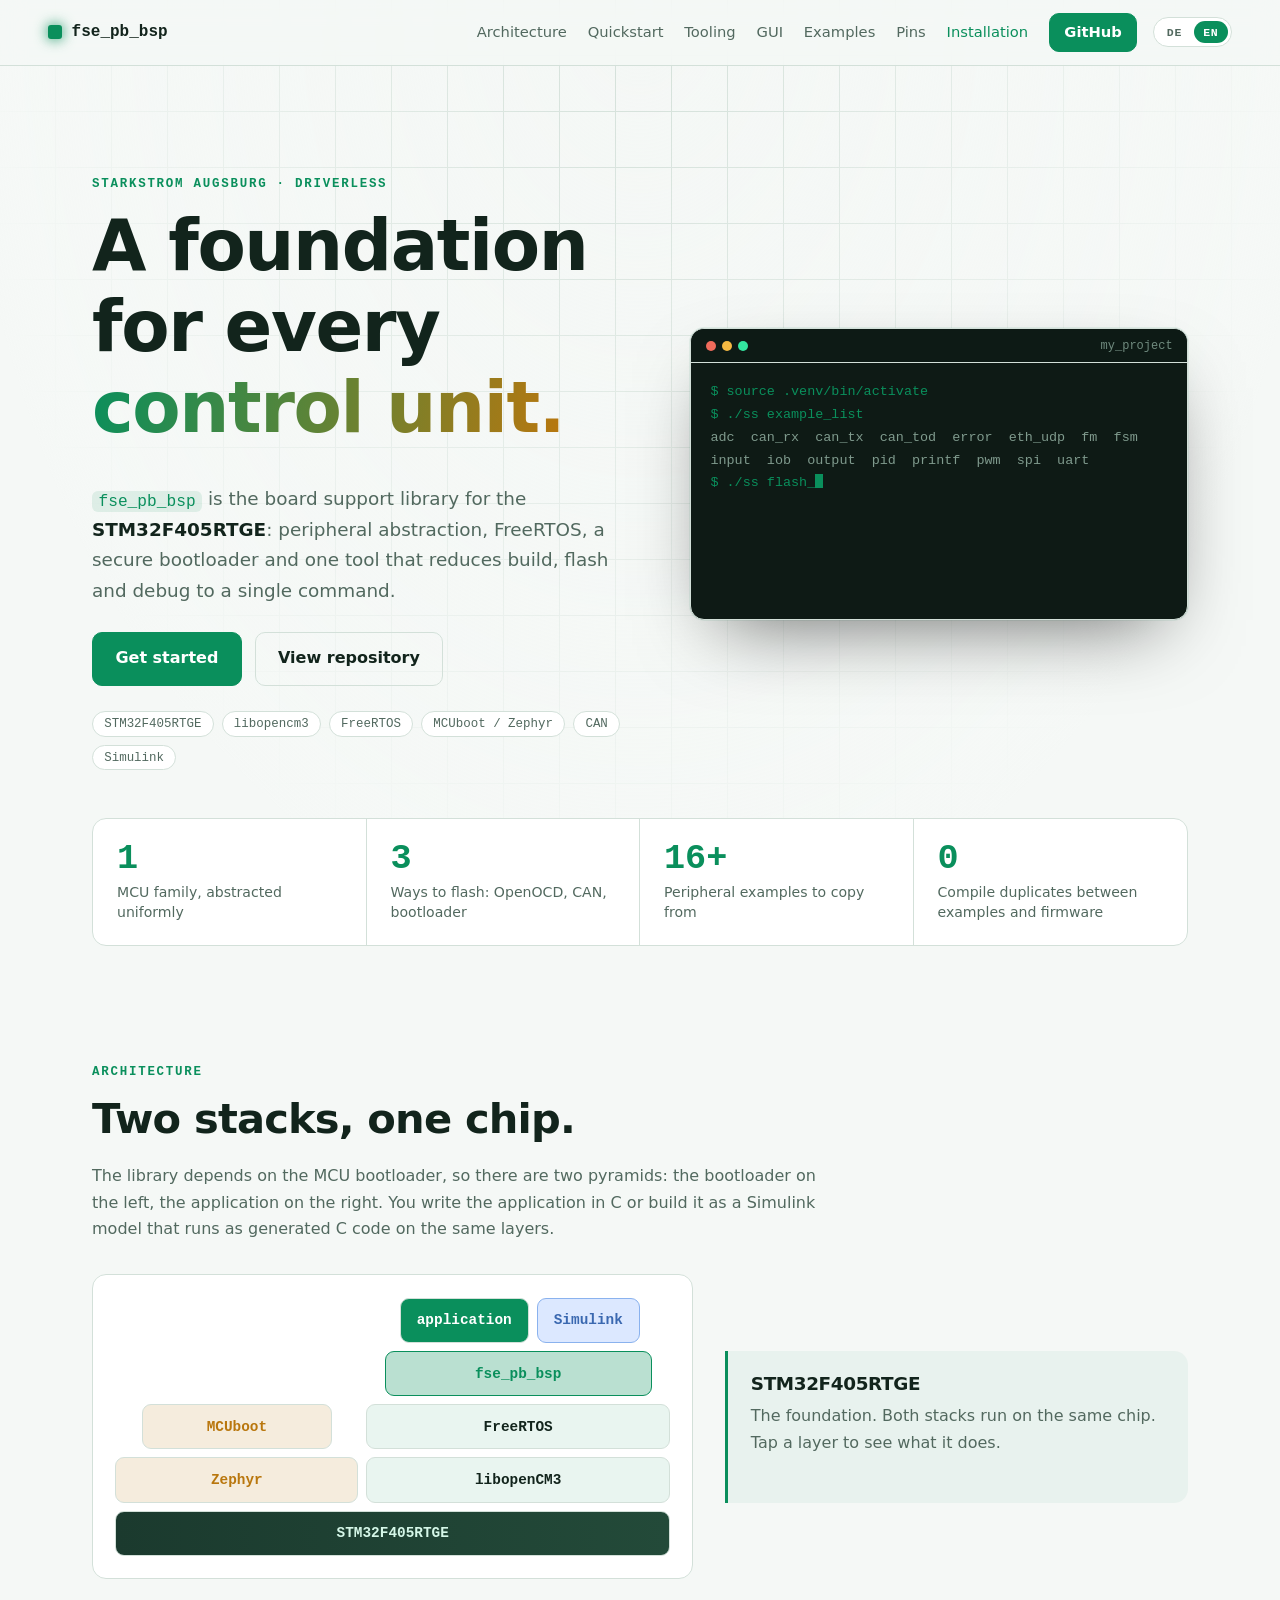
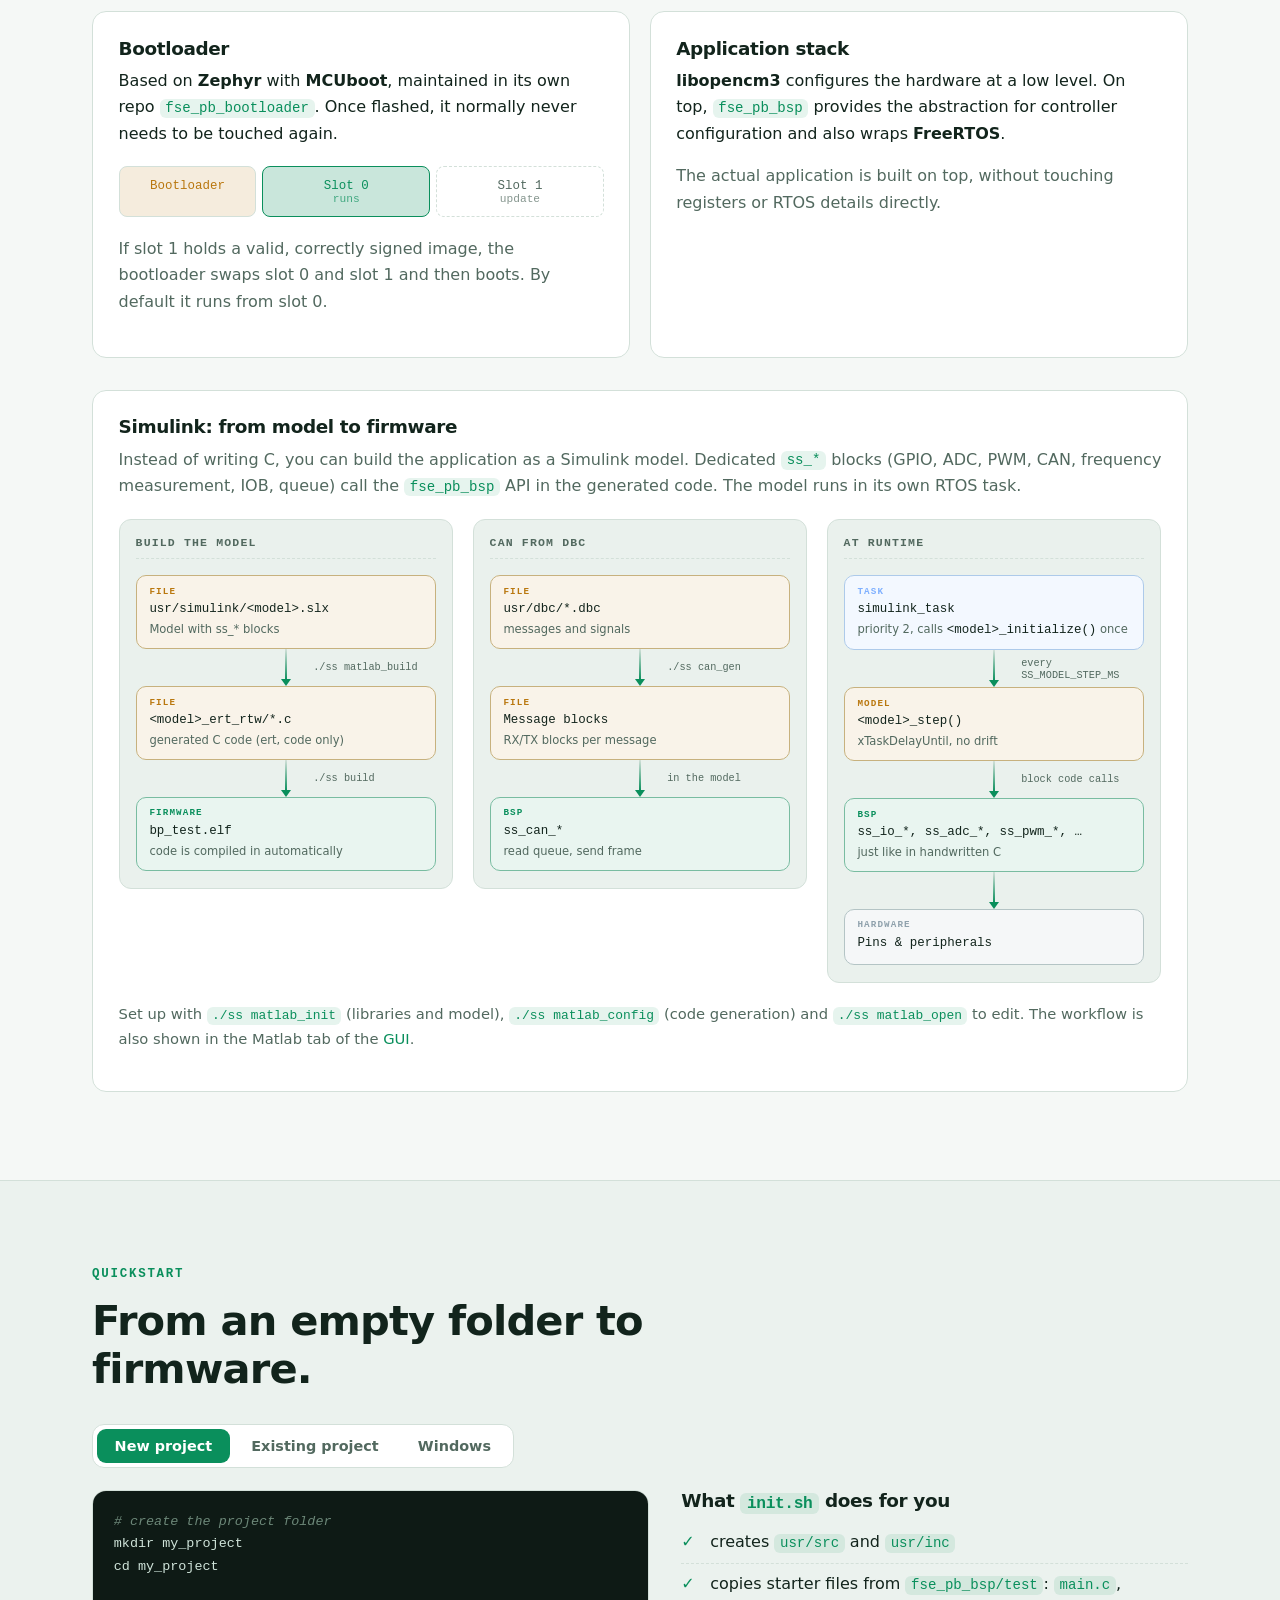
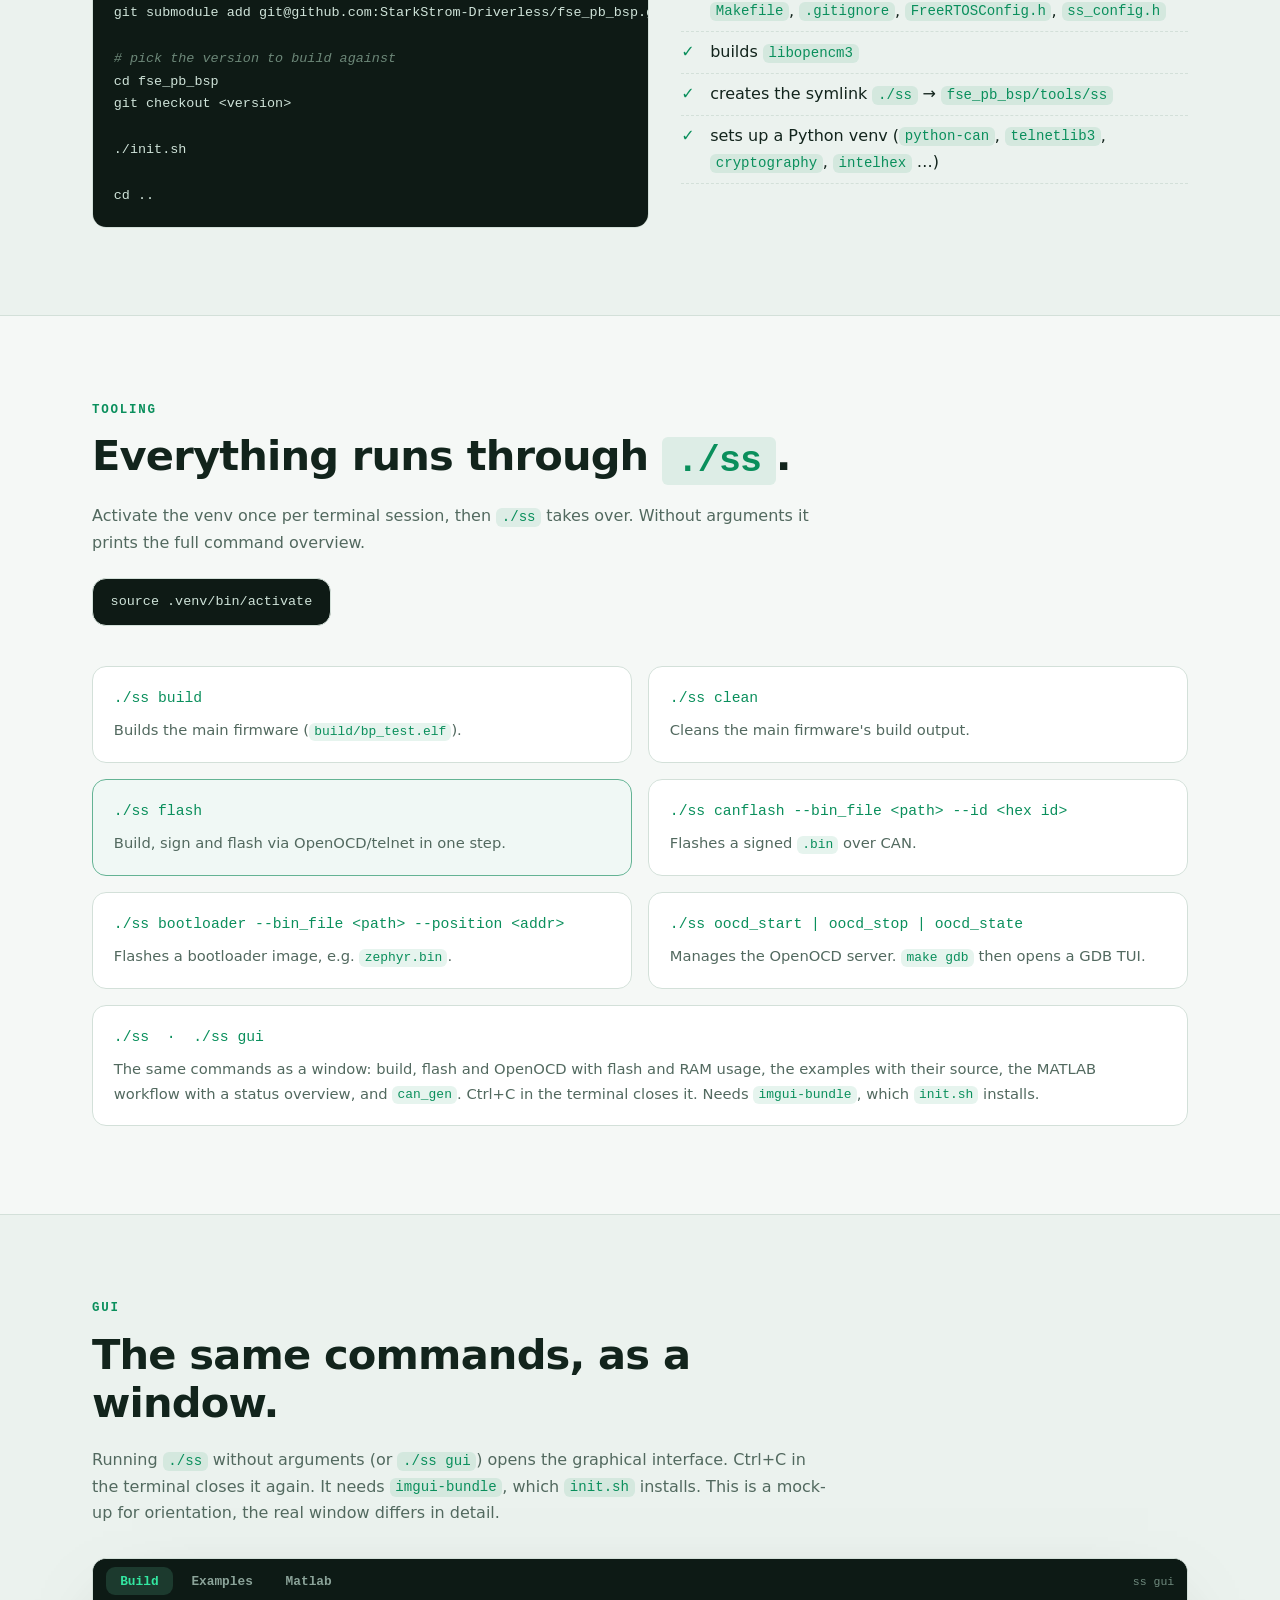
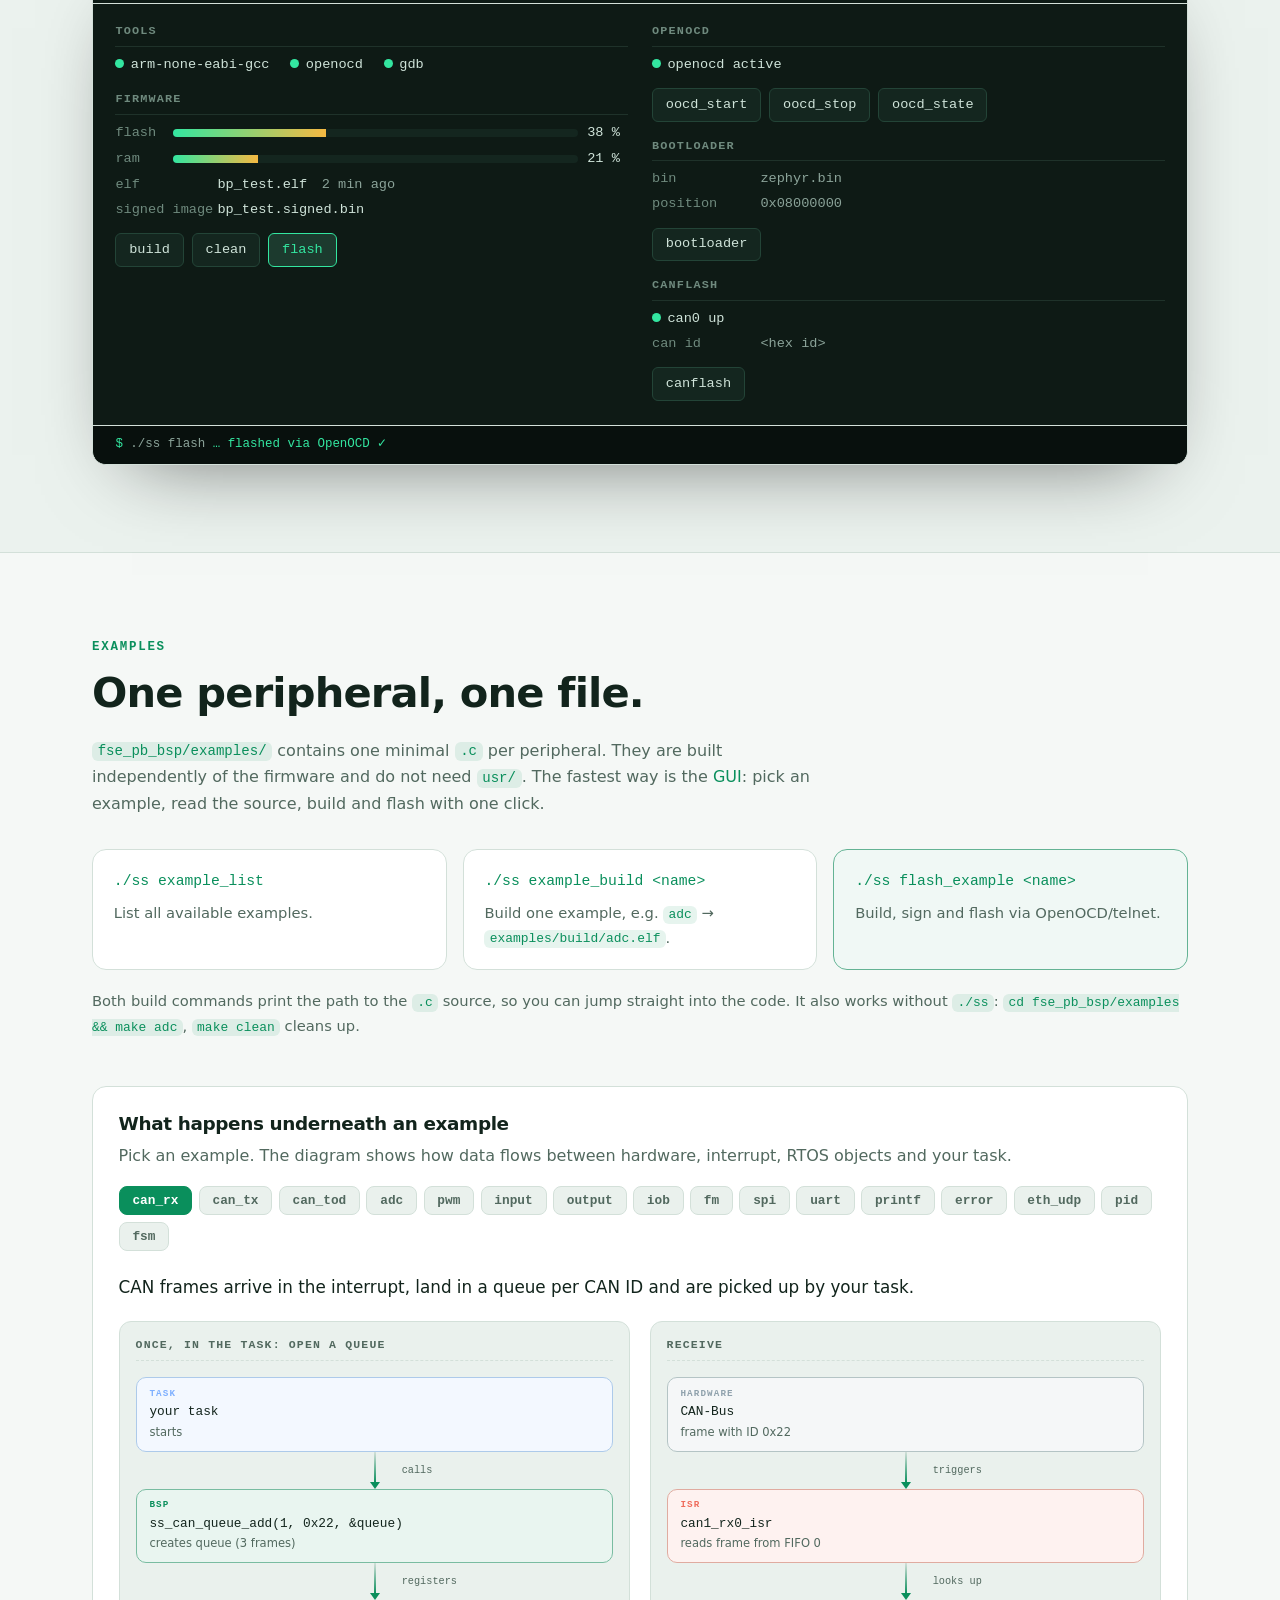
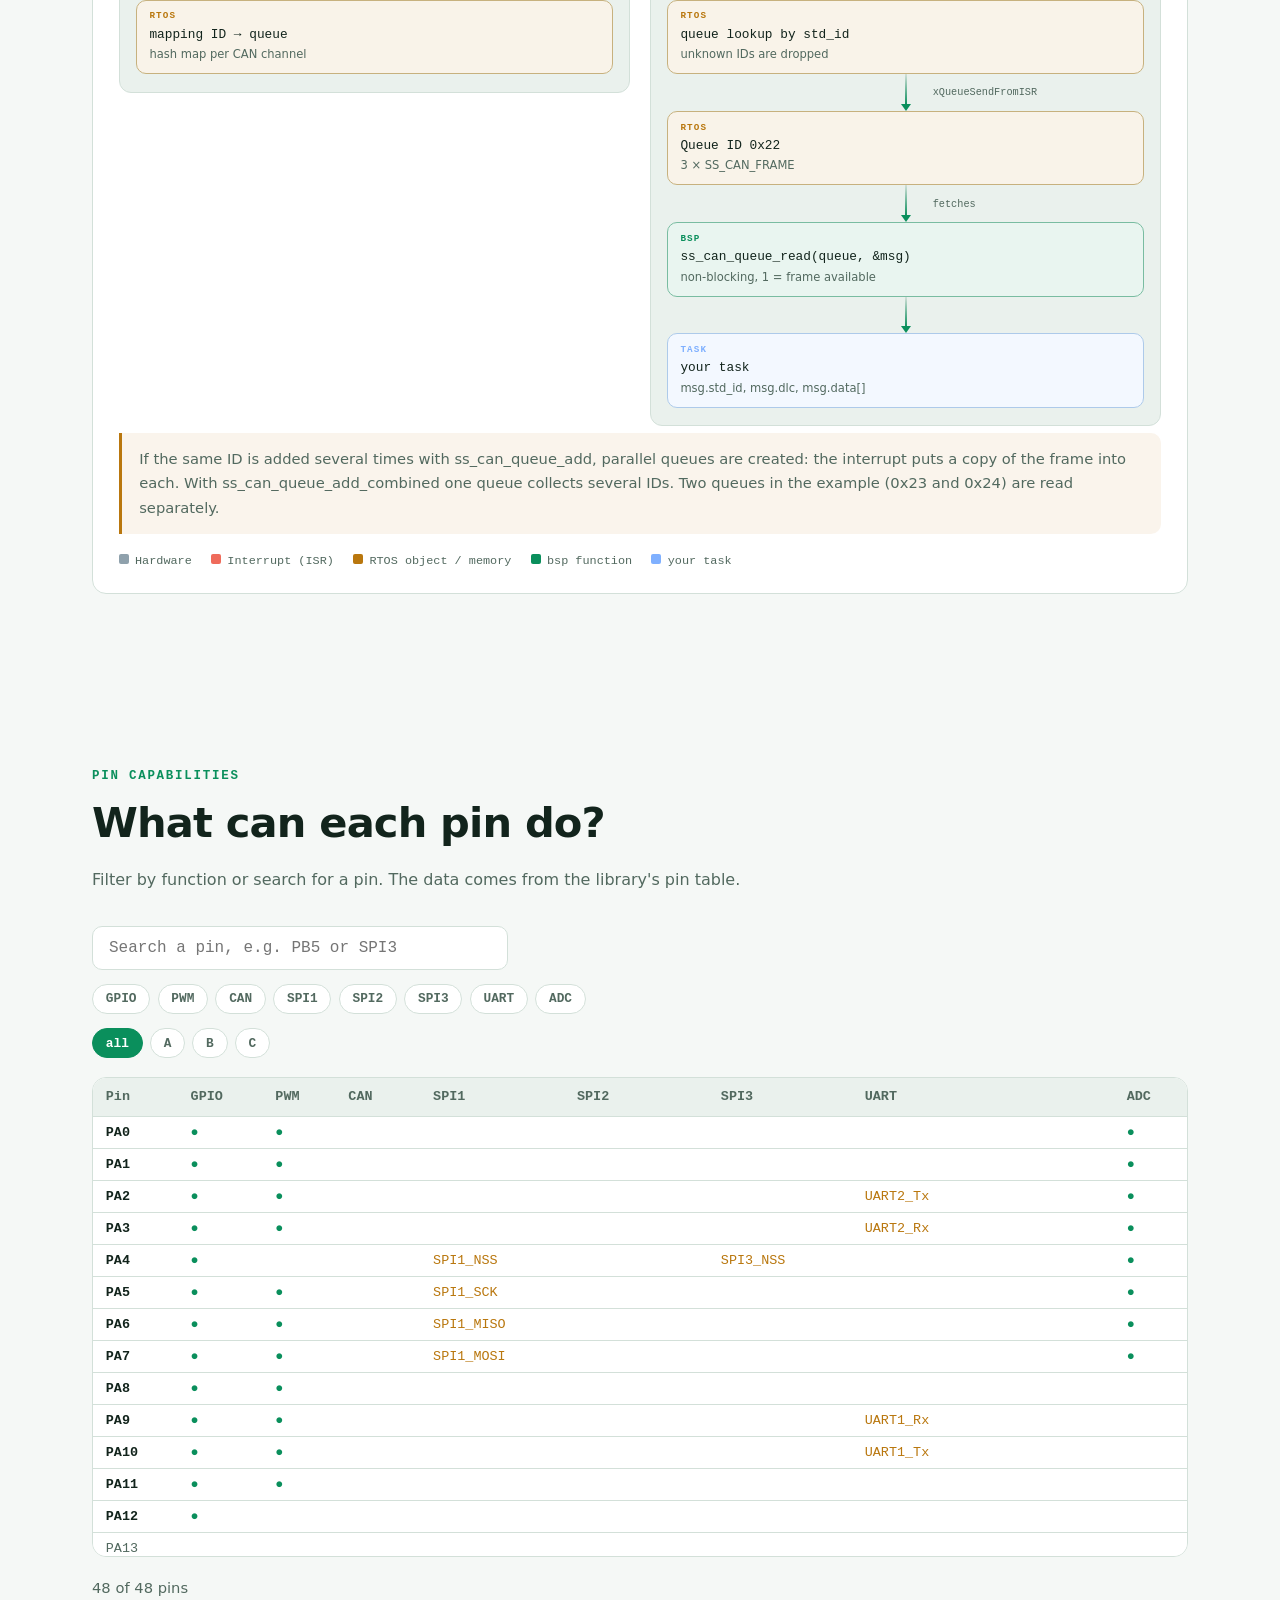
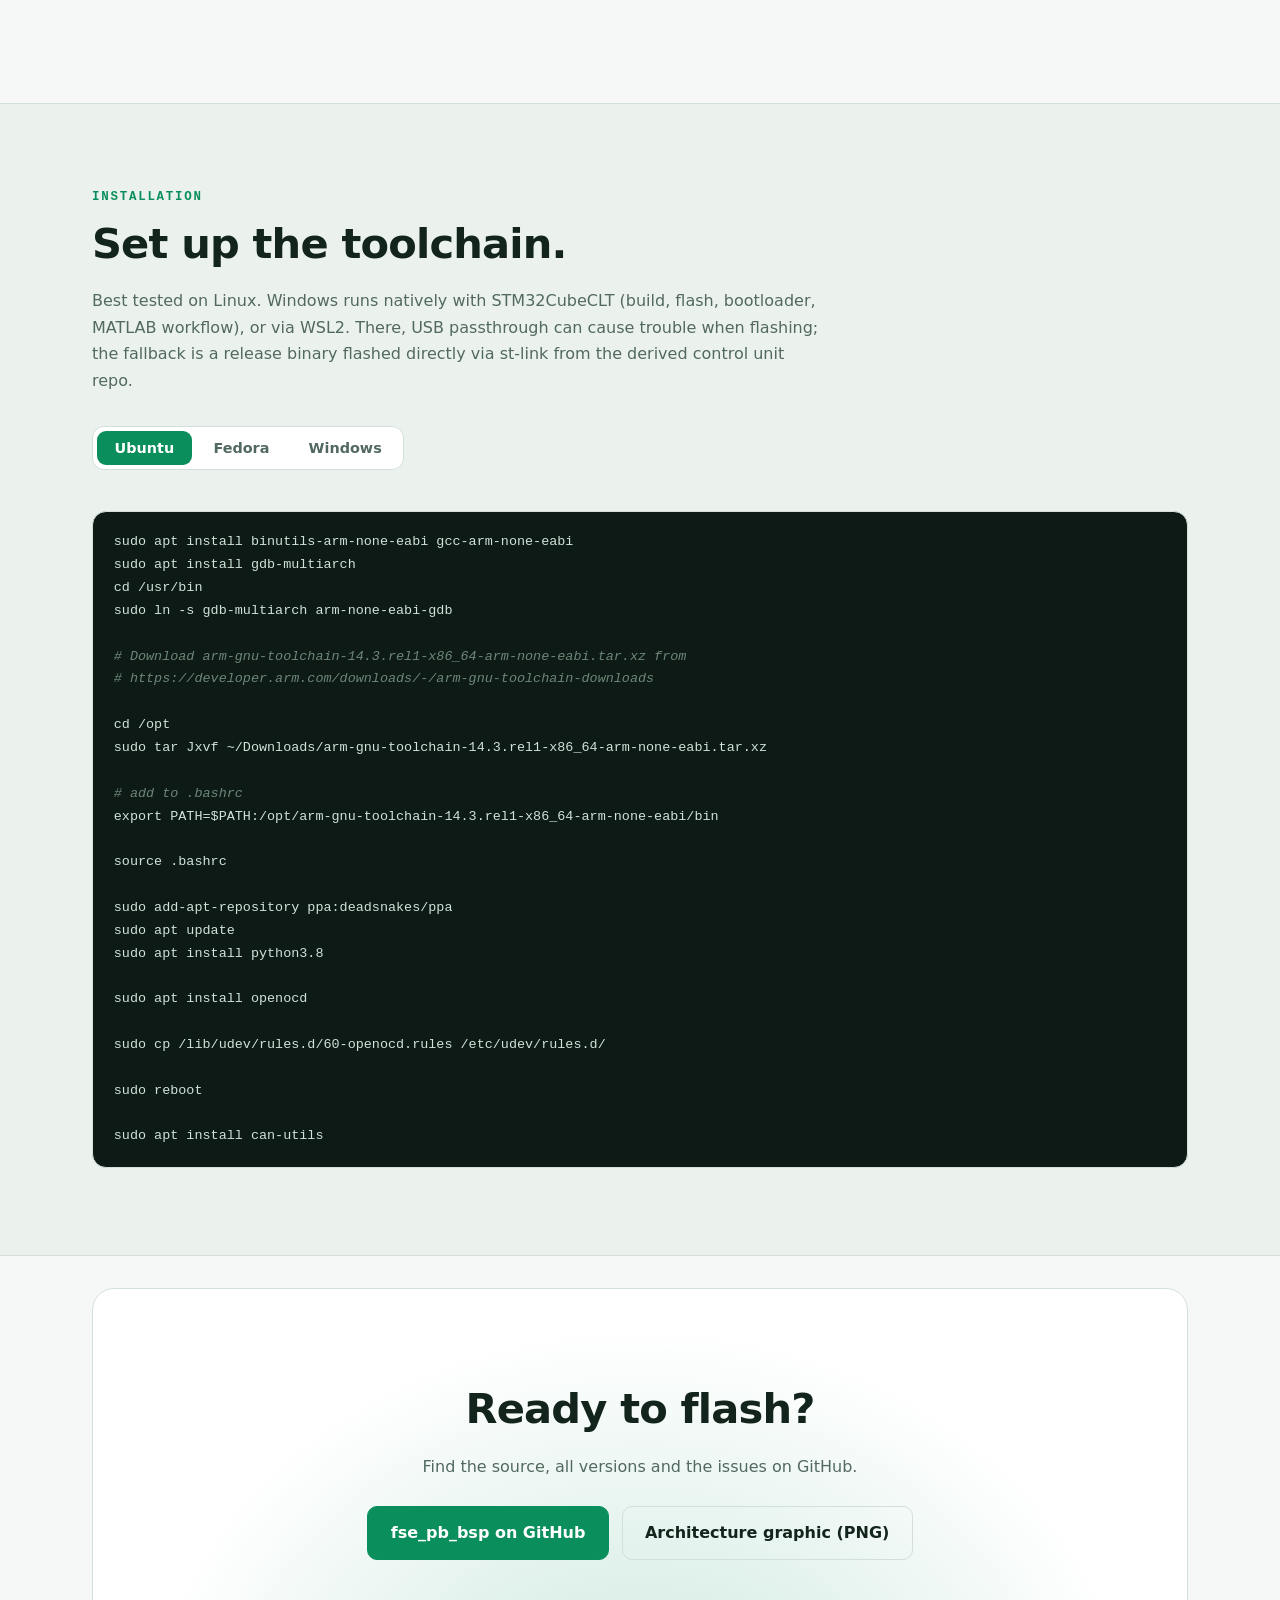
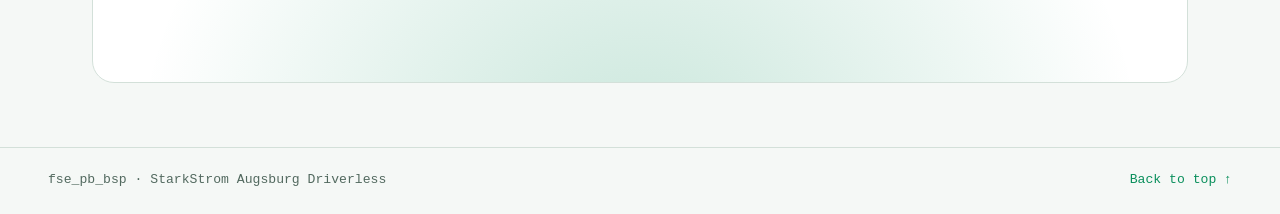
==== commit 6a62164f: "Website: mobile layout, hamburger menu and scrollspy nav Co-Authored-By: Claude Sonnet 5 <noreply@an" ====
--- a/docs/index.html
+++ b/docs/index.html
@@ -13,7 +13,7 @@
 
 <header class="nav">
   <a data-i="t1" class="brand" href="#top"><span class="brand-mark"></span>fse_pb_bsp</a>
-  <nav>
+  <nav id="mainNav">
     <a data-i="t2" href="#stack">Architektur</a>
     <a data-i="t3" href="#start">Quickstart</a>
     <a data-i="t4" href="#tooling">Tooling</a>
@@ -22,11 +22,12 @@
     <a data-i="t7" href="#pins">Pins</a>
     <a data-i="t8" href="#install">Installation</a>
     <a data-i="t9" class="btn btn-small" href="https://github.com/StarkStrom-Driverless/fse_pb_bsp">GitHub</a>
-    <div class="lang" role="group" aria-label="Sprache / Language">
+  </nav>
+  <div class="lang" role="group" aria-label="Sprache / Language">
       <button type="button" data-lang="de" aria-pressed="true">DE</button>
       <button type="button" data-lang="en" aria-pressed="false">EN</button>
     </div>
-  </nav>
+  <button class="menu-btn" type="button" aria-label="Menu" aria-expanded="false" aria-controls="mainNav"><span></span><span></span><span></span></button>
 </header>
 
 <main id="top">
--- a/docs/css/style.css
+++ b/docs/css/style.css
@@ -29,6 +29,7 @@
 * { box-sizing: border-box; }
 html { scroll-behavior: smooth; scroll-padding-top: 76px; }
 body {
+  overflow-x: clip;
   margin: 0; background: var(--bg); color: var(--text);
   font: 16px/1.65 var(--sans); -webkit-font-smoothing: antialiased;
   background-image:
@@ -215,7 +216,6 @@
   .facts div:nth-child(2) { border-right: 0; }
   .facts div:nth-child(-n+2) { border-bottom: 1px solid var(--line); }
   .cmd-grid, .cmd-grid.three { grid-template-columns: 1fr; }
-  .nav nav a:not(.btn) { display: none; }
 }
 @media (prefers-reduced-motion: reduce) {
   html { scroll-behavior: auto; }
@@ -317,3 +317,69 @@
 .lang button { font: 700 .72rem var(--mono); letter-spacing: .06em; padding: .28rem .6rem; border: 0; border-radius: 999px; background: none; color: var(--muted); cursor: pointer; }
 .lang button[aria-pressed="true"] { background: var(--accent); color: var(--accent-ink); }
 .col.right .lay-row { width: 78%; margin: 0 auto; }
+
+/* nav: scrollspy + menu */
+.nav nav { margin-left: auto; }
+.nav nav a.active:not(.btn) { color: var(--accent); }
+.menu-btn { display: none; width: 42px; height: 38px; border: 1px solid var(--line); border-radius: 10px; background: var(--panel); cursor: pointer; padding: 0; flex-direction: column; align-items: center; justify-content: center; gap: 4px; }
+.menu-btn span { display: block; width: 18px; height: 2px; background: var(--text); border-radius: 2px; transition: transform .2s, opacity .2s; }
+.menu-btn[aria-expanded="true"] span:nth-child(1) { transform: translateY(6px) rotate(45deg); }
+.menu-btn[aria-expanded="true"] span:nth-child(2) { opacity: 0; }
+.menu-btn[aria-expanded="true"] span:nth-child(3) { transform: translateY(-6px) rotate(-45deg); }
+
+/* long tables scroll inside their box instead of stretching the page */
+.table-scroll { max-height: 30rem; overflow-y: auto; }
+
+/* phones */
+@media (max-width: 900px) {
+  .nav { gap: .6rem; padding: .6rem 1rem; }
+  .nav .brand { margin-right: auto; }
+  .menu-btn { display: flex; }
+  .nav nav { display: none; position: absolute; top: 100%; left: 0; right: 0; margin: 0; flex-direction: column; align-items: stretch; gap: 0; padding: .4rem 1rem 1rem; background: var(--bg); border-bottom: 1px solid var(--line); box-shadow: 0 20px 40px -20px rgba(0,0,0,.4); }
+  .nav nav.open { display: flex; }
+  .nav nav a { padding: .8rem .2rem; font-size: 1rem; border-bottom: 1px solid var(--line); }
+  .nav nav a.btn { margin-top: .8rem; text-align: center; border-bottom: 0; padding: .7rem; }
+  .hero { padding-top: 2.2rem; gap: 2rem; }
+  .terminal { order: 2; }
+  #term { font-size: .78rem; min-height: 16em; }
+  .block { padding: 2.6rem 0; }
+  .block-head { margin-bottom: 1.4rem; }
+  .cta .btn { flex: 1 1 100%; text-align: center; }
+  .stack { padding: 1rem; }
+  .lay { font-size: .78rem; padding: .7rem .4rem; }
+  .card, .under, .sim { padding: 1.1rem; }
+  .tab-list { display: flex; width: 100%; overflow-x: auto; }
+  .tab-list button { flex: 1 0 auto; white-space: nowrap; padding: .55rem .8rem; }
+  .code, .code.big { font-size: .76rem; padding: 1rem; }
+  .copy { opacity: 1; }
+  .gui-body { padding: .9rem; min-height: 0; }
+  .gui-bar { padding: .4rem .5rem; }
+  .gui-title { display: none; }
+  .fb { flex-basis: 100%; }
+  .ex-pick button { font-size: .74rem; padding: .35rem .6rem; }
+  .table-scroll { max-height: 24rem; }
+  .facts b { font-size: 1.7rem; }
+  .facts div { padding: 1rem; }
+  .closing { margin-bottom: 2rem; border-radius: 16px; }
+  .cmd-grid { gap: .7rem; }
+}
+@media (max-width: 480px) {
+  main { padding: 0 1rem; }
+  h2 { font-size: 1.7rem; }
+  .lead { font-size: 1.02rem; }
+  .facts { grid-template-columns: 1fr 1fr; }
+  .nd { padding: .55rem .7rem; }
+  .arr span { font-size: .6rem; }
+  .lane { padding: .8rem; }
+  .split { gap: 1.2rem; }
+  .foot { flex-direction: column; text-align: center; }
+}
+
+/* overflow safety */
+.split > *, .hero > *, .stack-wrap > *, .cards > *, .gui-body > *, .ex-lanes > *, .cmd-grid > * { min-width: 0; }
+p code, li code, td code, .callout code, .cmd code, .nd code { overflow-wrap: anywhere; }
+@media (max-width: 900px) {
+  .col.right .lay-row { width: 100%; }
+  .lay-row { gap: 6px; }
+  .l-app, .l-sim { font-size: .72rem; }
+}
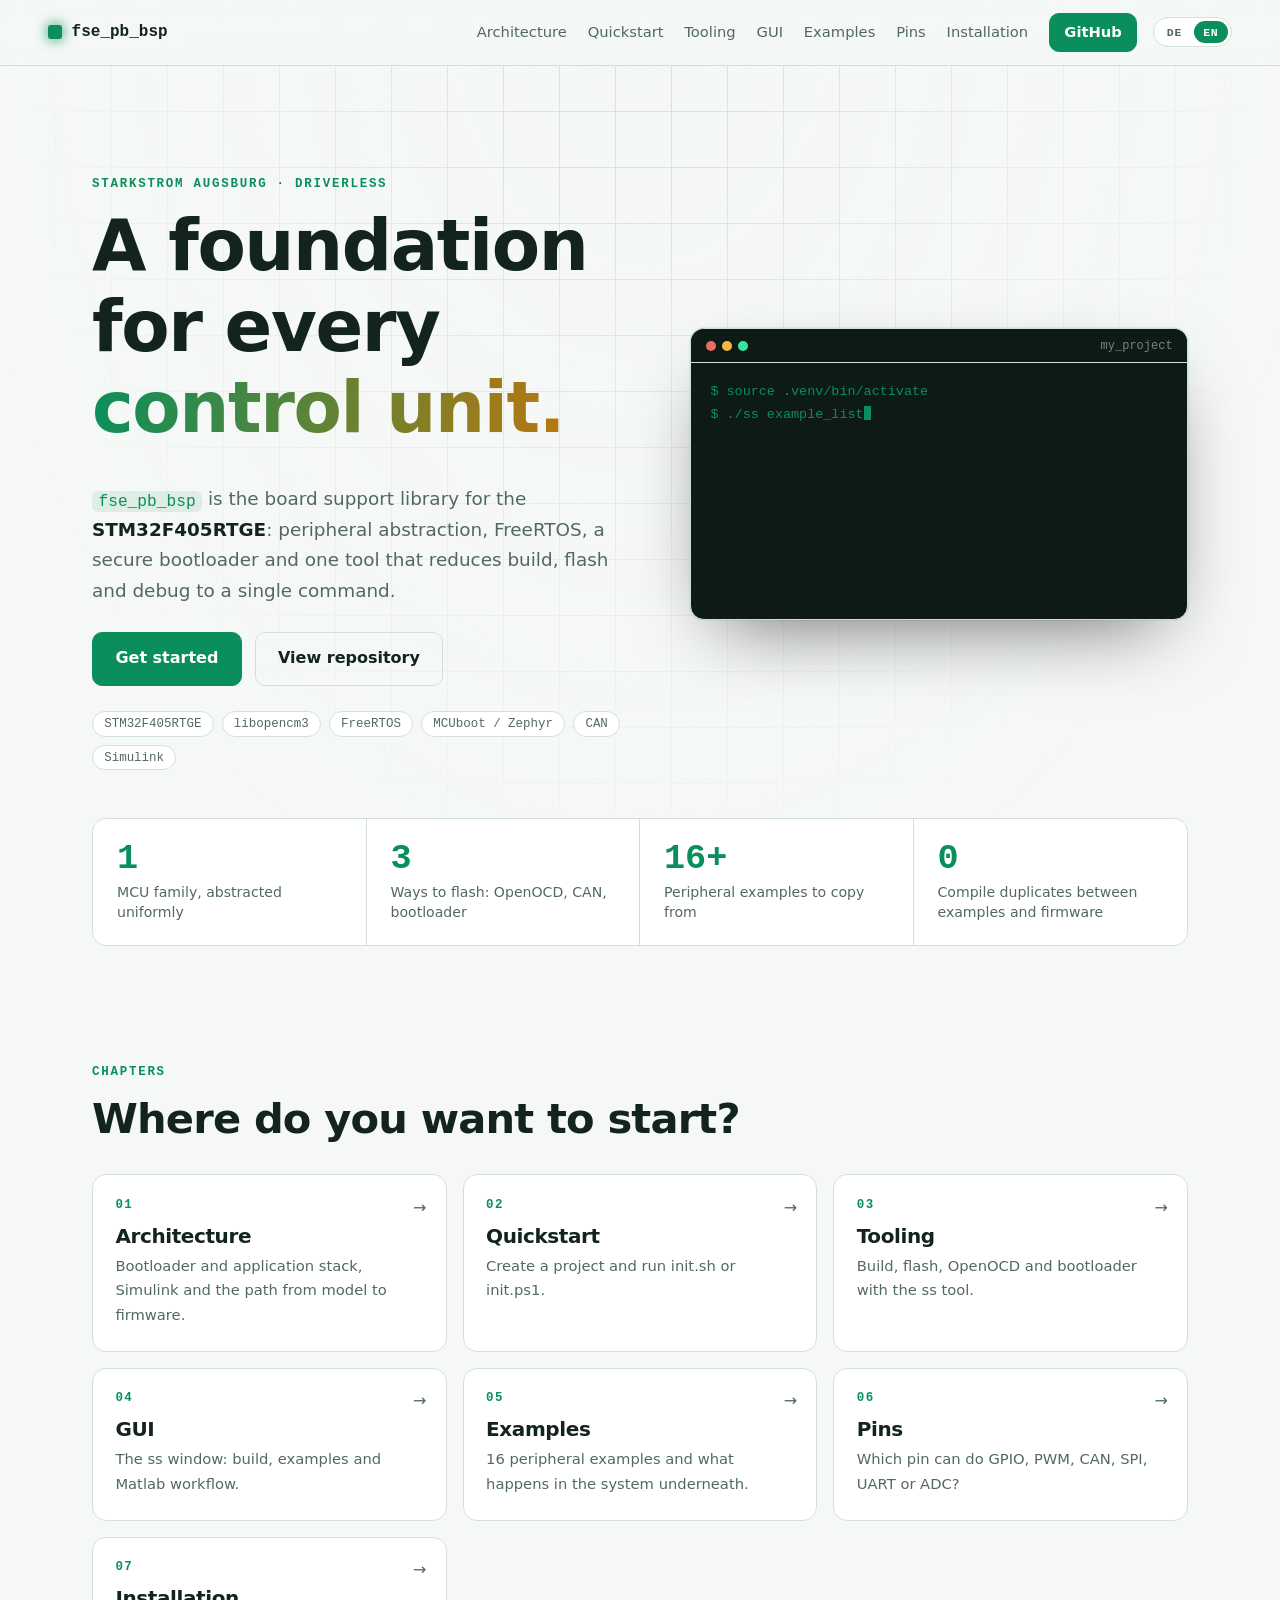
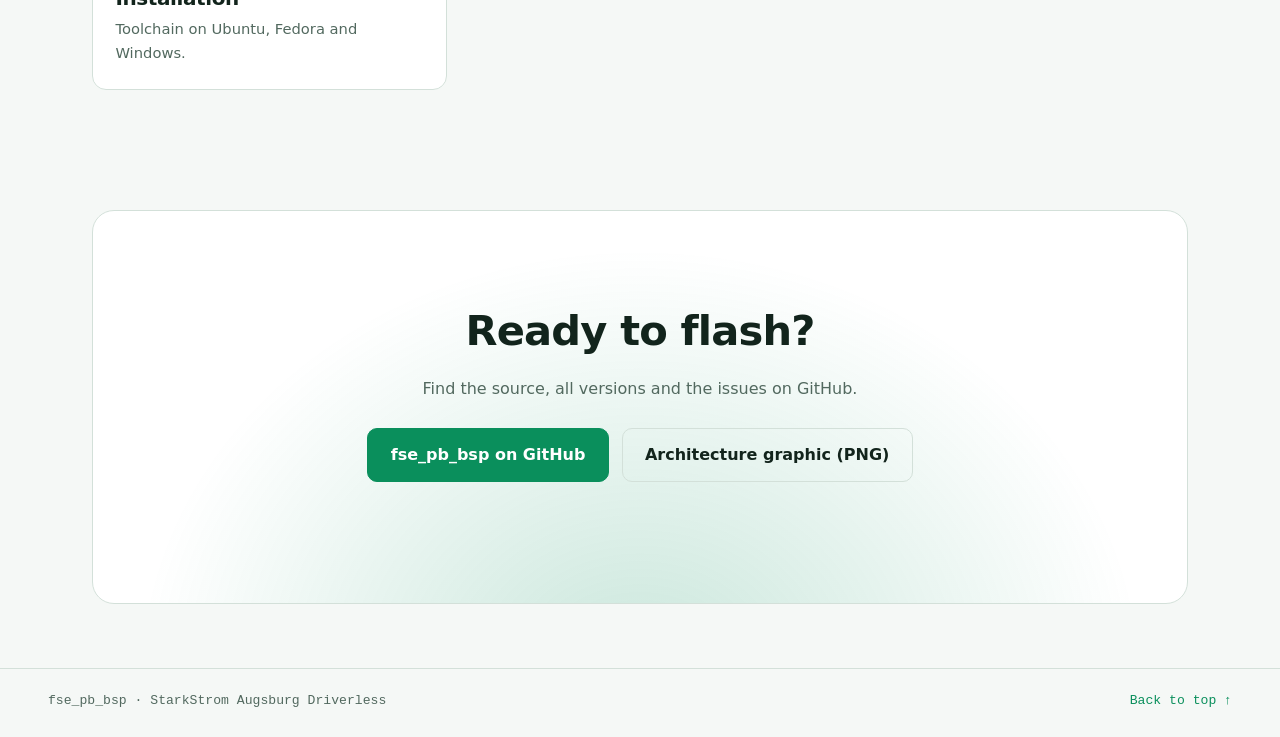
==== commit fa22a909: "Website: split into chapter subpages Home with chapter overview plus architecture, quickstart, tooli" ====
--- a/docs/index.html
+++ b/docs/index.html
@@ -9,18 +9,18 @@
 <link rel="icon" href="data:image/svg+xml,%3Csvg xmlns='http://www.w3.org/2000/svg' viewBox='0 0 32 32'%3E%3Crect width='32' height='32' rx='6' fill='%230b1210'/%3E%3Cpath d='M8 22V10h8a4 4 0 010 8H8' fill='none' stroke='%2333e6a0' stroke-width='3'/%3E%3C/svg%3E">
 <link rel="stylesheet" href="css/style.css">
 </head>
-<body>
+<body data-page="index">
 
 <header class="nav">
-  <a data-i="t1" class="brand" href="#top"><span class="brand-mark"></span>fse_pb_bsp</a>
+  <a data-i="t1" class="brand" href="index.html"><span class="brand-mark"></span>fse_pb_bsp</a>
   <nav id="mainNav">
-    <a data-i="t2" href="#stack">Architektur</a>
-    <a data-i="t3" href="#start">Quickstart</a>
-    <a data-i="t4" href="#tooling">Tooling</a>
-    <a data-i="t5" href="#gui">GUI</a>
-    <a data-i="t6" href="#examples">Beispiele</a>
-    <a data-i="t7" href="#pins">Pins</a>
-    <a data-i="t8" href="#install">Installation</a>
+    <a data-i="t2" href="architecture.html">Architektur</a>
+    <a data-i="t3" href="quickstart.html">Quickstart</a>
+    <a data-i="t4" href="tooling.html">Tooling</a>
+    <a data-i="t5" href="gui.html">GUI</a>
+    <a data-i="t6" href="examples.html">Beispiele</a>
+    <a data-i="t7" href="pins.html">Pins</a>
+    <a data-i="t8" href="install.html">Installation</a>
     <a data-i="t9" class="btn btn-small" href="https://github.com/StarkStrom-Driverless/fse_pb_bsp">GitHub</a>
   </nav>
   <div class="lang" role="group" aria-label="Sprache / Language">
@@ -42,7 +42,7 @@
       auf einen Befehl reduziert.
     </p>
     <div class="cta">
-      <a data-i="t15" class="btn" href="#start">Projekt starten</a>
+      <a data-i="t15" class="btn" href="quickstart.html">Projekt starten</a>
       <a data-i="t16" class="btn btn-ghost" href="https://github.com/StarkStrom-Driverless/fse_pb_bsp">Repository ansehen</a>
     </div>
     <ul class="chips">
@@ -55,7 +55,6 @@
     <pre id="term" aria-live="off"></pre>
   </div>
 </section>
-
 <section class="facts">
   <div><b data-i="t24">1</b><span data-i="t25">MCU-Familie, einheitlich abstrahiert</span></div>
   <div><b data-i="t26">3</b><span data-i="t27">Flash-Wege: OpenOCD, CAN, Bootloader</span></div>
@@ -63,449 +62,19 @@
   <div><b data-i="t30">0</b><span data-i="t31">Compile-Duplikate zwischen Beispielen und Firmware</span></div>
 </section>
 
-<section id="stack" class="block">
+<section class="block chapters" id="chapters">
   <div class="block-head">
-    <p data-i="t32" class="eyebrow">Architektur</p>
-    <h2 data-i="t33">Zwei Stacks, ein Chip.</h2>
-    <p data-i="t34">Die Library hängt am MCU-Bootloader. Deshalb gibt es zwei Pyramiden: links der Bootloader, rechts die Anwendung. Diese schreibst du in C oder baust sie als Simulink-Modell, das als generierter C-Code auf denselben Schichten läuft.</p>
+    <p class="eyebrow" data-i="h0">Kapitel</p>
+    <h2 data-i="h00">Wo möchtest du anfangen?</h2>
   </div>
-
-  <div class="stack-wrap">
-    <div class="stack" role="img" aria-label="Software-Pyramide: STM32F405RTGE als Basis, darauf links Zephyr und MCUboot, rechts libopenCM3, FreeRTOS, fse_pb_bsp und darüber application oder Simulink-Modell">
-      <div class="col left">
-        <div data-i="t35" class="lay l-boot" data-k="mcuboot">MCUboot</div>
-        <div data-i="t36" class="lay l-boot" data-k="zephyr">Zephyr</div>
-      </div>
-      <div class="col right">
-        <div class="lay-row">
-          <div data-i="t37" class="lay l-app" data-k="app">application</div>
-          <div data-i="t38" class="lay l-sim" data-k="sim">Simulink</div>
-        </div>
-        <div data-i="t39" class="lay l-bsp" data-k="bsp">fse_pb_bsp</div>
-        <div data-i="t40" class="lay l-3p" data-k="rtos">FreeRTOS</div>
-        <div data-i="t41" class="lay l-3p" data-k="ocm3">libopenCM3</div>
-      </div>
-      <div data-i="t42" class="lay l-hw" data-k="mcu">STM32F405RTGE</div>
-    </div>
-
-    <div class="stack-info" id="stackInfo">
-      <h3 data-i="t43">STM32F405RTGE</h3>
-      <p data-i="t44">Das Fundament. Beide Stacks laufen auf demselben Chip. Tippe auf eine Schicht, um zu sehen, was sie tut.</p>
-    </div>
-  </div>
-
-  <div class="cards two">
-    <article class="card">
-      <h3 data-i="t45">Bootloader</h3>
-      <p data-i="t46">Basiert auf <strong data-i="t47">Zephyr</strong> mit <strong data-i="t48">MCUboot</strong>, gepflegt im eigenen Repo <code>fse_pb_bootloader</code>.
-         Einmal geflasht, muss er normalerweise nie wieder angefasst werden.</p>
-      <div class="slots">
-        <div data-i="t49" class="slot boot">Bootloader</div>
-        <div data-i="t50" class="slot s0">Slot 0 <small data-i="t51">läuft</small></div>
-        <div data-i="t52" class="slot s1">Slot 1 <small data-i="t53">Update</small></div>
-      </div>
-      <p data-i="t54" class="muted">Liegt in Slot 1 ein gültiges, korrekt signiertes Image, tauscht der Bootloader Slot 0 und Slot 1 und startet dann. Standardmäßig läuft er aus Slot 0.</p>
-    </article>
-    <article class="card">
-      <h3 data-i="t55">Anwendungs-Stack</h3>
-      <p data-i="t56"><strong data-i="t57">libopencm3</strong> konfiguriert die Hardware auf niedriger Ebene. <code>fse_pb_bsp</code> liefert
-         darüber die Abstraktion für Controller-Konfiguration und kapselt außerdem <strong data-i="t58">FreeRTOS</strong>.</p>
-      <p data-i="t59" class="muted">Darauf entsteht die eigentliche Anwendung, ohne Register oder RTOS-Details direkt anzufassen.</p>
-    </article>
-  </div>
-
-  <div class="sim">
-    <h3 data-i="t60">Simulink: vom Modell zur Firmware</h3>
-    <p data-i="t61" class="muted">Statt C zu schreiben, kannst du die Anwendung als Simulink-Modell bauen. Eigene <code>ss_*</code>-Blöcke (GPIO, ADC, PWM, CAN, Frequenzmessung, IOB, Queue) rufen im generierten Code die <code>fse_pb_bsp</code>-API auf. Das Modell läuft in einem eigenen RTOS-Task.</p>
-    <div class="ex-lanes">
-      <div class="lane">
-        <div data-i="t62" class="lane-t">Modell bauen</div>
-        <div class="lane-row">
-          <div class="nd n-obj"><span data-i="t63" class="tag">Datei</span><code>usr/simulink/&lt;model&gt;.slx</code><small data-i="t64">Modell mit ss_*-Blöcken</small></div>
-          <div class="arr"><span data-i="t65">./ss matlab_build</span></div>
-          <div class="nd n-obj"><span data-i="t66" class="tag">Datei</span><code>&lt;model&gt;_ert_rtw/*.c</code><small data-i="t67">generierter C-Code (ert, nur Code)</small></div>
-          <div class="arr"><span data-i="t68">./ss build</span></div>
-          <div class="nd n-api"><span data-i="t69" class="tag">Firmware</span><code>bp_test.elf</code><small data-i="t70">Code wird automatisch mitkompiliert</small></div>
-        </div>
-      </div>
-      <div class="lane">
-        <div data-i="t71" class="lane-t">CAN aus DBC</div>
-        <div class="lane-row">
-          <div class="nd n-obj"><span data-i="t72" class="tag">Datei</span><code>usr/dbc/*.dbc</code><small data-i="t73">Botschaften und Signale</small></div>
-          <div class="arr"><span data-i="t74">./ss can_gen</span></div>
-          <div class="nd n-obj"><span data-i="t75" class="tag">Datei</span><code data-i="c1">Message-Blöcke</code><small data-i="t76">RX/TX-Blöcke pro Botschaft</small></div>
-          <div class="arr"><span data-i="t77">im Modell</span></div>
-          <div class="nd n-api"><span data-i="t78" class="tag">bsp</span><code>ss_can_*</code><small data-i="t79">Queue lesen, Frame senden</small></div>
-        </div>
-      </div>
-      <div class="lane">
-        <div data-i="t80" class="lane-t">Zur Laufzeit</div>
-        <div class="lane-row">
-          <div class="nd n-task"><span data-i="t81" class="tag">Task</span><code>simulink_task</code><small data-i="t82">Priorität 2, ruft <code>&lt;model&gt;_initialize()</code> einmal auf</small></div>
-          <div class="arr"><span data-i="t83">alle SS_MODEL_STEP_MS</span></div>
-          <div class="nd n-obj"><span data-i="t84" class="tag">Modell</span><code>&lt;model&gt;_step()</code><small data-i="t85">xTaskDelayUntil, kein Drift</small></div>
-          <div class="arr"><span data-i="t86">Block-Code ruft</span></div>
-          <div class="nd n-api"><span data-i="t87" class="tag">bsp</span><code>ss_io_*, ss_adc_*, ss_pwm_*, …</code><small data-i="t88">wie in handgeschriebenem C</small></div>
-          <div class="arr"><span></span></div>
-          <div class="nd n-hw"><span data-i="t89" class="tag">Hardware</span><code data-i="c2">Pins &amp; Peripherie</code></div>
-        </div>
-      </div>
-    </div>
-    <p data-i="t90" class="note">Einrichtung mit <code>./ss matlab_init</code> (Libraries und Modell), <code>./ss matlab_config</code> (Code-Generierung) und <code>./ss matlab_open</code> zum Bearbeiten. Der Ablauf ist auch im Matlab-Tab der <a data-i="t91" href="#gui">GUI</a> zu sehen.</p>
-  </div>
-</section>
-
-<section id="start" class="block alt">
-  <div class="block-head">
-    <p data-i="t92" class="eyebrow">Quickstart</p>
-    <h2 data-i="t93">Vom leeren Ordner zur Firmware.</h2>
-  </div>
-
-  <div class="tabs" data-tabs>
-    <div class="tab-list" role="tablist">
-      <button data-i="t94" role="tab" aria-selected="true" data-tab="new">Neues Projekt</button>
-      <button data-i="t95" role="tab" aria-selected="false" data-tab="init">Bestehendes Projekt</button>
-      <button data-i="t96" role="tab" aria-selected="false" data-tab="win">Windows</button>
-    </div>
-
-    <div class="tab-panel" data-panel="win" hidden>
-      <div class="split">
-        <div>
-<pre class="code" data-copy><code><span data-i="t97" class="c"># PowerShell, gleiche Schritte wie unter Linux</span>
-mkdir my_project
-cd my_project
-
-git submodule add git@github.com:StarkStrom-Driverless/fse_pb_bsp.git
-
-cd fse_pb_bsp
-git checkout &lt;version&gt;
-
-powershell -ExecutionPolicy Bypass -File .\init.ps1
-
-cd ..
-.\ss.cmd build</code></pre>
-        </div>
-        <div>
-          <h3 data-i="t98"><code>init.ps1</code> statt <code>init.sh</code></h3>
-          <ul class="ticks">
-            <li data-i="t99">legt <code>usr\src</code>, <code>usr\inc</code>, <code>usr\simulink</code> an und kopiert die Starter-Dateien</li>
-            <li data-i="t100">legt <code>ss.cmd</code> in den Projektordner, denn Symlinks brauchen unter Windows Admin-Rechte</li>
-            <li data-i="t101">erstellt das venv (<code>cryptography</code>, <code>click</code>, <code>intelhex</code>, <code>pyyaml</code>, <code>cbor2</code>, <code>cantools</code>)</li>
-            <li data-i="t102">baut <code>libopencm3</code> und schreibt die <code>.vscode</code>-Konfiguration</li>
-          </ul>
-          <p data-i="t103" class="callout">Erneut ausführbar, nichts Vorhandenes wird überschrieben. Mit <code>-SkipLibopencm3</code> oder <code>-SkipVenv</code> lassen sich Schritte überspringen. Voraussetzungen siehe <a data-i="t104" href="#install">Installation</a>.</p>
-        </div>
-      </div>
-    </div>
-
-    <div class="tab-panel" data-panel="new">
-      <div class="split">
-        <div>
-<pre class="code" data-copy><code><span data-i="t105" class="c"># Projektordner anlegen</span>
-mkdir my_project
-cd my_project
-
-git submodule add git@github.com:StarkStrom-Driverless/fse_pb_bsp.git
-
-<span data-i="t106" class="c"># die Version wählen, gegen die gebaut wird</span>
-cd fse_pb_bsp
-git checkout &lt;version&gt;
-
-./init.sh
-
-cd ..</code></pre>
-        </div>
-        <div>
-          <h3 data-i="t107">Was <code>init.sh</code> für dich erledigt</h3>
-          <ul class="ticks">
-            <li data-i="t108">legt <code>usr/src</code> und <code>usr/inc</code> an</li>
-            <li data-i="t109">kopiert Starter-Dateien aus <code>fse_pb_bsp/test</code>: <code>main.c</code>, <code>Makefile</code>, <code>.gitignore</code>, <code>FreeRTOSConfig.h</code>, <code>ss_config.h</code></li>
-            <li data-i="t110">baut <code>libopencm3</code></li>
-            <li data-i="t111">erzeugt den Symlink <code>./ss</code> → <code>fse_pb_bsp/tools/ss</code></li>
-            <li data-i="t112">richtet ein Python-venv ein (<code>python-can</code>, <code>telnetlib3</code>, <code>cryptography</code>, <code>intelhex</code> …)</li>
-          </ul>
-        </div>
-      </div>
-    </div>
-
-    <div class="tab-panel" data-panel="init" hidden>
-      <div class="split">
-        <div>
-<pre class="code" data-copy><code>cd my_project
-
-git submodule update
-
-cd fse_pb_bsp
-git checkout &lt;version&gt;
-
-./init.sh
-
-cd ..</code></pre>
-        </div>
-        <div>
-          <h3 data-i="t113">Frisch geklont oder Version gebumpt?</h3>
-          <p data-i="t114">Dieselben Schritte gegen den vorhandenen Checkout.</p>
-          <p data-i="t115" class="callout"><code>init.sh</code> ist gefahrlos wiederholbar: Starter-Dateien werden nur kopiert, wenn sie fehlen
-          (<code>cp -n</code>), Symlink und venv nur bei Bedarf neu erzeugt.</p>
-        </div>
-      </div>
-    </div>
-  </div>
-</section>
-
-<section id="tooling" class="block">
-  <div class="block-head">
-    <p data-i="t116" class="eyebrow">Tooling</p>
-    <h2 data-i="t117">Alles läuft über <code>./ss</code>.</h2>
-    <p data-i="t118">Einmal pro Terminal-Sitzung das venv aktivieren, dann übernimmt <code>./ss</code>. Ohne Argumente zeigt es die komplette Befehlsübersicht.</p>
-    <pre class="code inline" data-copy><code>source .venv/bin/activate</code></pre>
-  </div>
-
-  <div class="cmd-grid">
-    <div class="cmd"><code>./ss build</code><p data-i="t119">Baut die Haupt-Firmware (<code>build/bp_test.elf</code>).</p></div>
-    <div class="cmd"><code>./ss clean</code><p data-i="t120">Räumt den Build-Output der Haupt-Firmware auf.</p></div>
-    <div class="cmd hot"><code>./ss flash</code><p data-i="t121">Build, Signatur und Flash via OpenOCD/telnet in einem Schritt.</p></div>
-    <div class="cmd"><code>./ss canflash --bin_file &lt;path&gt; --id &lt;hex id&gt;</code><p data-i="t122">Flasht ein signiertes <code>.bin</code> über CAN.</p></div>
-    <div class="cmd"><code>./ss bootloader --bin_file &lt;path&gt; --position &lt;addr&gt;</code><p data-i="t123">Flasht ein Bootloader-Image, z. B. <code>zephyr.bin</code>.</p></div>
-    <div class="cmd"><code>./ss oocd_start | oocd_stop | oocd_state</code><p data-i="t124">Verwaltet den OpenOCD-Server. Danach öffnet <code>make gdb</code> ein GDB-TUI.</p></div>
-    <div class="cmd wide"><code>./ss &nbsp;·&nbsp; ./ss gui</code>
-      <p data-i="t125">Dieselben Befehle als Fenster: Build, Flash und OpenOCD mit Flash- und RAM-Auslastung, die Beispiele samt Quelltext,
-      der MATLAB-Workflow mit Statusübersicht und <code>can_gen</code>. Strg+C im Terminal schließt es.
-      Benötigt <code>imgui-bundle</code>, das <code>init.sh</code> installiert.</p></div>
-  </div>
-</section>
-
-<section id="gui" class="block alt">
-  <div class="block-head">
-    <p data-i="t126" class="eyebrow">GUI</p>
-    <h2 data-i="t127">Dieselben Befehle, als Fenster.</h2>
-    <p data-i="t128">Ein Aufruf von <code>./ss</code> ohne Argumente (oder <code>./ss gui</code>) öffnet die grafische Oberfläche. Strg+C im Terminal schließt sie wieder.
-       Sie braucht <code>imgui-bundle</code>, das <code>init.sh</code> installiert. Nachgebaut zur Orientierung, das echte Fenster sieht im Detail anders aus.</p>
-  </div>
-
-  <div class="gui-win" data-tabs>
-    <div class="gui-bar">
-      <div class="tab-list gui-tabs" role="tablist">
-        <button data-i="t129" role="tab" aria-selected="true" data-tab="g-build">Build</button>
-        <button data-i="t130" role="tab" aria-selected="false" data-tab="g-ex">Examples</button>
-        <button data-i="t131" role="tab" aria-selected="false" data-tab="g-mat">Matlab</button>
-      </div>
-      <span data-i="t132" class="gui-title">ss gui</span>
-    </div>
-
-    <div class="gui-body" data-panel="g-build">
-      <div class="gui-col">
-        <h4 data-i="t133">tools</h4>
-        <p data-i="t134"><i class="dot ok"></i>arm-none-eabi-gcc <i class="dot ok"></i>openocd <i class="dot ok"></i>gdb</p>
-        <h4 data-i="t135">firmware</h4>
-        <div class="meter"><label data-i="t136">flash</label><div class="bar"><b style="width:38%"></b></div><span data-i="t137">38 %</span></div>
-        <div class="meter"><label data-i="t138">ram</label><div class="bar"><b style="width:21%"></b></div><span data-i="t139">21 %</span></div>
-        <p data-i="t140" class="kv"><span data-i="t141">elf</span>bp_test.elf <em data-i="t142">vor 2 min</em></p>
-        <p data-i="t143" class="kv"><span data-i="t144">signed image</span>bp_test.signed.bin</p>
-        <div class="btnrow"><u data-i="t145">build</u><u data-i="t146">clean</u><u data-i="t147" class="hot">flash</u></div>
-      </div>
-      <div class="gui-col">
-        <h4 data-i="t148">openocd</h4>
-        <p data-i="t149"><i class="dot ok"></i>openocd active</p>
-        <div class="btnrow"><u data-i="t150">oocd_start</u><u data-i="t151">oocd_stop</u><u data-i="t152">oocd_state</u></div>
-        <h4 data-i="t153">bootloader</h4>
-        <p class="kv"><span data-i="t154">bin</span><em data-i="t155">zephyr.bin</em></p>
-        <p class="kv"><span data-i="t156">position</span><em data-i="t157">0x08000000</em></p>
-        <div class="btnrow"><u data-i="t158">bootloader</u></div>
-        <h4 data-i="t159">canflash</h4>
-        <p data-i="t160"><i class="dot ok"></i>can0 up</p>
-        <p class="kv"><span data-i="t161">can id</span><em data-i="t162">&lt;hex id&gt;</em></p>
-        <div class="btnrow"><u data-i="t163">canflash</u></div>
-      </div>
-    </div>
-
-    <div class="gui-body gui-ex" data-panel="g-ex" hidden>
-      <div class="ex-side">
-        <u data-i="t164" class="sel">adc</u><u data-i="t165">can_rx</u><u data-i="t166">can_tx</u><u data-i="t167">can_tod</u><u data-i="t168">error</u><u data-i="t169">eth_udp</u><u data-i="t170">fm</u><u data-i="t171">fsm</u>
-        <u data-i="t172">input</u><u data-i="t173">iob</u><u data-i="t174">output</u><u data-i="t175">pid</u><u data-i="t176">printf</u><u data-i="t177">pwm</u><u data-i="t178">spi</u><u data-i="t179">uart</u>
-      </div>
-      <div class="ex-main">
-        <div class="ex-top"><span data-i="t180" class="path">fse_pb_bsp/examples/adc.c</span><u data-i="t181">example_build</u><u data-i="t182" class="hot">flash_example</u></div>
-<pre class="ex-src"><span class="k">#include</span> <span class="s">"ss.h"</span>
-<span class="k">#include</span> <span class="s">"pins.h"</span>
-
-<span class="t">void</span> <span class="f">example_task</span>(<span class="t">void</span>* args) {
-    <span class="t">uint16_t</span> value = 0;
-    <span class="k">for</span> (;;) {
-        <span class="f">ss_adc_read</span>(adc_pin, &amp;value);
-        <span class="f">ss_printf</span>(4, <span class="s">"ADC: %d 
-
-"</span>, value);
-        <span class="f">ss_rtos_delay_ms</span>(500);
-    }
-}</pre>
-      </div>
-    </div>
-
-    <div class="gui-body single" data-panel="g-mat" hidden>
-      <div class="gui-col">
-        <h4 data-i="t183">workflow <small data-i="t184">Box anklicken führt den Schritt aus</small></h4>
-        <div class="flow">
-          <div class="fb ok"><b data-i="t185">matlab_init</b><small data-i="t186">libraries + model</small></div>
-          <i data-i="t187">→</i>
-          <div class="fb ok"><b data-i="t188">matlab_config</b><small data-i="t189">ert.tlc, step 0.001 s</small></div>
-          <i data-i="t190">→</i>
-          <div class="fb idle"><b data-i="t191">matlab_open</b><small data-i="t192">edit the model</small></div>
-          <i data-i="t193">→</i>
-          <div class="fb warn"><b data-i="t194">matlab_build</b><small data-i="t195">model is newer</small></div>
-          <i data-i="t196">→</i>
-          <div class="fb bad"><b data-i="t197">build</b><small data-i="t198">no elf</small></div>
-          <i data-i="t199">→</i>
-          <div class="fb idle"><b data-i="t200">flash</b><small data-i="t201">openocd down</small></div>
-        </div>
-        <p data-i="t202" class="legend"><i class="dot ok"></i>aktuell <i class="dot warn"></i>veraltet <i class="dot bad"></i>fehlt <i class="dot idle"></i>neutral</p>
-        <p data-i="t203" class="muted">Der Status ergibt sich aus Dateizeiten und Einstellungen: ist das Modell neuer als der generierte Code, wird <code>matlab_build</code> gelb.
-        Unter <strong data-i="t204">Config</strong> laufen Einrichtung, Libraries und Cleanup, unter <strong data-i="t205">CAN</strong> die generierten Message-Libraries und <code>can_gen</code>.</p>
-      </div>
-    </div>
-
-    <div data-i="t206" class="gui-log"><span data-i="t207" class="p">$</span> ./ss flash <span data-i="t208" class="ok">… flashed via OpenOCD ✓</span></div>
-  </div>
-</section>
-
-<section id="examples" class="block">
-  <div class="block-head">
-    <p data-i="t209" class="eyebrow">Beispiele</p>
-    <h2 data-i="t210">Eine Peripherie, eine Datei.</h2>
-    <p data-i="t211"><code>fse_pb_bsp/examples/</code> enthält pro Peripherie ein minimales <code>.c</code>. Sie werden unabhängig von der Firmware gebaut und brauchen kein <code>usr/</code>. Am schnellsten geht es in der <a data-i="t212" href="#gui">GUI</a>: Beispiel wählen, Quelltext ansehen, mit einem Klick bauen und flashen.</p>
-  </div>
-
-  <div class="cmd-grid three">
-    <div class="cmd"><code>./ss example_list</code><p data-i="t213">Alle verfügbaren Beispiele auflisten.</p></div>
-    <div class="cmd"><code>./ss example_build &lt;name&gt;</code><p data-i="t214">Ein Beispiel bauen, z. B. <code>adc</code> → <code>examples/build/adc.elf</code>.</p></div>
-    <div class="cmd hot"><code>./ss flash_example &lt;name&gt;</code><p data-i="t215">Bauen, signieren und via OpenOCD/telnet flashen.</p></div>
-  </div>
-  <p data-i="t216" class="note">Beide Build-Befehle geben den Pfad zur <code>.c</code>-Quelle aus, so springst du direkt in den Code. Ohne <code>./ss</code> geht es auch:
-    <code>cd fse_pb_bsp/examples &amp;&amp; make adc</code>, <code>make clean</code> räumt auf.</p>
-
-  <div class="under">
-    <h3 data-i="t217">Was unter dem Beispiel passiert</h3>
-    <p data-i="t218" class="muted">Wähle ein Beispiel. Das Diagramm zeigt, wie Daten zwischen Hardware, Interrupt, RTOS-Objekten und deinem Task fließen.</p>
-    <div class="ex-pick" id="exPick" role="tablist" aria-label="Beispiel wählen"></div>
-    <div class="ex-view" id="exView" aria-live="polite"></div>
-    <div class="ex-legend">
-      <span data-i="t219"><i class="n-hw"></i>Hardware</span>
-      <span data-i="t220"><i class="n-isr"></i>Interrupt (ISR)</span>
-      <span data-i="t221"><i class="n-obj"></i>RTOS-Objekt / Speicher</span>
-      <span data-i="t222"><i class="n-api"></i>bsp-Funktion</span>
-      <span data-i="t223"><i class="n-task"></i>dein Task</span>
-    </div>
-  </div>
-</section>
-
-<section id="pins" class="block">
-  <div class="block-head">
-    <p data-i="t224" class="eyebrow">Pin-Fähigkeiten</p>
-    <h2 data-i="t225">Was kann welcher Pin?</h2>
-    <p data-i="t226">Filtere nach Funktion oder suche einen Pin. Die Daten stammen aus der Pin-Tabelle der Library.</p>
-  </div>
-
-  <div class="pin-tools">
-    <input id="pinSearch" type="search" placeholder="Pin suchen, z. B. PB5 oder SPI3" aria-label="Pin suchen" autocomplete="off">
-    <div class="filters" id="pinFilters" role="group" aria-label="Funktion filtern"></div>
-    <div class="ports" id="pinPorts" role="group" aria-label="Port wählen"></div>
-  </div>
-
-  <div class="table-scroll">
-    <table class="pins" id="pinTable">
-      <thead><tr><th data-i="t227">Pin</th><th data-i="t228">GPIO</th><th data-i="t229">PWM</th><th data-i="t230">CAN</th><th data-i="t231">SPI1</th><th data-i="t232">SPI2</th><th data-i="t233">SPI3</th><th data-i="t234">UART</th><th data-i="t235">ADC</th></tr></thead>
-      <tbody></tbody>
-    </table>
-  </div>
-  <p class="note" id="pinCount"></p>
-</section>
-
-<section id="install" class="block alt">
-  <div class="block-head">
-    <p data-i="t236" class="eyebrow">Installation</p>
-    <h2 data-i="t237">Toolchain einrichten.</h2>
-    <p data-i="t238">Am besten getestet unter Linux. Windows läuft nativ mit STM32CubeCLT (Build, Flash, Bootloader, MATLAB-Workflow), alternativ über WSL2. Dort kann USB-Passthrough beim Flashen Probleme machen; Fallback ist ein Release-Binary, das du direkt per st-link aus dem abgeleiteten Steuergeräte-Repo flashst.</p>
-  </div>
-
-  <div class="tabs" data-tabs>
-    <div class="tab-list" role="tablist">
-      <button data-i="t239" role="tab" aria-selected="true" data-tab="ubuntu">Ubuntu</button>
-      <button data-i="t240" role="tab" aria-selected="false" data-tab="fedora">Fedora</button>
-      <button data-i="t241" role="tab" aria-selected="false" data-tab="windows">Windows</button>
-    </div>
-
-    <div class="tab-panel" data-panel="windows" hidden>
-      <div class="split">
-        <div>
-          <h3 data-i="t242">Voraussetzungen</h3>
-          <ol class="steps compact">
-            <li><span data-i="t243">1</span><div data-i="t244"><strong data-i="t245">STM32CubeCLT</strong> von st.com. Liefert <code>arm-none-eabi-*</code> und <code>STM32_Programmer_CLI</code>. Gesucht wird unter <code>C:\ST</code> und <code>Program Files\ST</code>, sonst per <code>STM32CUBECLT_PATH</code> setzen.</div></li>
-            <li><span data-i="t246">2</span><div data-i="t247"><strong data-i="t248">make.exe und sh.exe</strong>, z. B. aus dem <a data-i="t249" href="https://github.com/xpack-dev-tools/windows-build-tools-xpack/releases">xpack windows-build-tools</a>-Archiv. Entpacken und <code>bin\</code> in den PATH legen oder <code>SS_MAKE</code> auf <code>make.exe</code> zeigen lassen.</div></li>
-            <li><span data-i="t250">3</span><div data-i="t251"><strong data-i="t252">Python 3.10+</strong> von python.org. Der Microsoft-Store-Stub funktioniert nicht.</div></li>
-            <li><span data-i="t253">4</span><div data-i="t254"><strong data-i="t255">Git</strong> für das Submodule.</div></li>
-          </ol>
-        </div>
-        <div>
-          <h3 data-i="t256">Ablauf</h3>
-<pre class="code" data-copy><code><span data-i="t257" class="c"># im Projektordner, nach dem Quickstart (init.ps1)</span>
-.\ss.cmd build
-.\ss.cmd flash
-.\ss.cmd bootloader --bin_file zephyr.bin
-.\ss.cmd clean
-
-<span data-i="t258" class="c"># optional: F5-Debugging in VS Code</span>
-code --install-extension marus25.cortex-debug</code></pre>
-          <p data-i="t259" class="callout"><strong data-i="t260">Flashen</strong> läuft über <code>STM32_Programmer_CLI</code> statt OpenOCD. Nur unter Linux gibt es <code>canflash</code>, die OpenOCD-Befehle, die Beispiel-Befehle und die GUI, dafür fehlt Windows SocketCAN. Bei langen Projektpfaden (&gt; 80 Zeichen) kommt es zu MAX_PATH-Fehlern: Projekt näher an die Laufwerkswurzel legen oder Long Paths aktivieren.</p>
-        </div>
-      </div>
-    </div>
-
-    <div class="tab-panel" data-panel="ubuntu">
-<pre class="code big" data-copy><code>sudo apt install binutils-arm-none-eabi gcc-arm-none-eabi
-sudo apt install gdb-multiarch
-cd /usr/bin
-sudo ln -s gdb-multiarch arm-none-eabi-gdb
-
-<span data-i="t261" class="c"># Download arm-gnu-toolchain-14.3.rel1-x86_64-arm-none-eabi.tar.xz from</span>
-<span data-i="t262" class="c"># https://developer.arm.com/downloads/-/arm-gnu-toolchain-downloads</span>
-
-cd /opt
-sudo tar Jxvf ~/Downloads/arm-gnu-toolchain-14.3.rel1-x86_64-arm-none-eabi.tar.xz
-
-<span data-i="t263" class="c"># add to .bashrc</span>
-export PATH=$PATH:/opt/arm-gnu-toolchain-14.3.rel1-x86_64-arm-none-eabi/bin
-
-source .bashrc
-
-sudo add-apt-repository ppa:deadsnakes/ppa
-sudo apt update
-sudo apt install python3.8
-
-sudo apt install openocd
-
-sudo cp /lib/udev/rules.d/60-openocd.rules /etc/udev/rules.d/
-
-sudo reboot
-
-sudo apt install can-utils</code></pre>
-    </div>
-
-    <div class="tab-panel" data-panel="fedora" hidden>
-<pre class="code big" data-copy><code>sudo dnf install arm-none-eabi-binutils-cs gdb openocd can-utils xz git make
-
-<span data-i="t264" class="c"># create a sym link from gdb to arm-none-eabi-gdb</span>
-sudo ln -s gdb gdb-multiarch
-
-<span data-i="t265" class="c"># Download arm-gnu-toolchain-15.2.rel1-x86_64-arm-none-eabi.tar.xz from</span>
-<span data-i="t266" class="c"># https://developer.arm.com/downloads/-/arm-gnu-toolchain-downloads</span>
-
-cd /opt
-sudo tar Jxvf ~/Downloads/arm-gnu-toolchain-15.2.rel1-x86_64-arm-none-eabi.tar.xz
-
-export PATH=$PATH:/opt/arm-gnu-toolchain-15.2.rel1-x86_64-arm-none-eabi/bin
-
-sudo cp /lib/udev/rules.d/60-openocd.rules /etc/udev/rules.d/</code></pre>
-    </div>
+  <div class="chap-grid">
+    <a class="chap" href="architecture.html"><span class="num">01</span><h3 data-i="t2">Architektur</h3><p data-i="h1">Bootloader- und Anwendungs-Stack, Simulink und der Weg vom Modell zur Firmware.</p></a>
+    <a class="chap" href="quickstart.html"><span class="num">02</span><h3 data-i="t3">Quickstart</h3><p data-i="h2">Projekt anlegen und init.sh bzw. init.ps1 ausführen.</p></a>
+    <a class="chap" href="tooling.html"><span class="num">03</span><h3 data-i="t4">Tooling</h3><p data-i="h3">Build, Flash, OpenOCD und Bootloader mit dem ss-Tool.</p></a>
+    <a class="chap" href="gui.html"><span class="num">04</span><h3 data-i="t5">GUI</h3><p data-i="h4">Das ss-Fenster: Build, Beispiele und Matlab-Workflow.</p></a>
+    <a class="chap" href="examples.html"><span class="num">05</span><h3 data-i="t6">Beispiele</h3><p data-i="h5">16 Peripherie-Beispiele und was darunter im System passiert.</p></a>
+    <a class="chap" href="pins.html"><span class="num">06</span><h3 data-i="t7">Pins</h3><p data-i="h6">Welcher Pin kann GPIO, PWM, CAN, SPI, UART oder ADC?</p></a>
+    <a class="chap" href="install.html"><span class="num">07</span><h3 data-i="t8">Installation</h3><p data-i="h7">Toolchain unter Ubuntu, Fedora und Windows.</p></a>
   </div>
 </section>
 
--- a/docs/css/style.css
+++ b/docs/css/style.css
@@ -383,3 +383,22 @@
   .lay-row { gap: 6px; }
   .l-app, .l-sim { font-size: .72rem; }
 }
+
+/* chapter pages */
+.block.page { padding-top: clamp(2.5rem, 6vw, 4.5rem); }
+.chap-grid { display: grid; grid-template-columns: repeat(auto-fill, minmax(17rem, 1fr)); gap: 1rem; }
+.chap { position: relative; display: block; padding: 1.4rem 1.4rem 1.5rem; background: var(--panel); border: 1px solid var(--line); border-radius: var(--r); color: var(--text); transition: transform .15s, border-color .15s, box-shadow .15s; }
+.chap:hover { text-decoration: none; transform: translateY(-3px); border-color: var(--accent); box-shadow: 0 14px 34px -18px var(--accent); }
+.chap .num { display: block; font: 700 .78rem var(--mono); color: var(--accent); letter-spacing: .12em; margin-bottom: .8rem; }
+.chap h3 { font-size: 1.25rem; margin-bottom: .4rem; }
+.chap p { color: var(--muted); font-size: .92rem; margin: 0; }
+.chap::after { content: "→"; position: absolute; right: 1.2rem; top: 1.2rem; color: var(--muted); transition: transform .15s, color .15s; }
+.chap:hover::after { transform: translateX(4px); color: var(--accent); }
+.pager { display: grid; grid-template-columns: 1fr 1fr; gap: 1rem; margin: 1rem 0 3.5rem; }
+.pager a { display: flex; flex-direction: column; gap: .2rem; padding: 1rem 1.2rem; background: var(--panel); border: 1px solid var(--line); border-radius: var(--r); color: var(--text); font-weight: 600; transition: border-color .15s, transform .15s; }
+.pager a:hover { text-decoration: none; border-color: var(--accent); transform: translateY(-2px); }
+.pager small { font: .72rem var(--mono); letter-spacing: .1em; text-transform: uppercase; color: var(--muted); font-weight: 400; }
+.pager .next { text-align: right; align-items: flex-end; }
+.pager .prev small::before { content: "← "; } .pager .next small::after { content: " →"; }
+.nav nav a.active:not(.btn) { color: var(--accent); font-weight: 600; }
+@media (max-width: 480px) { .pager { grid-template-columns: 1fr; } .pager .next { text-align: left; align-items: flex-start; } }
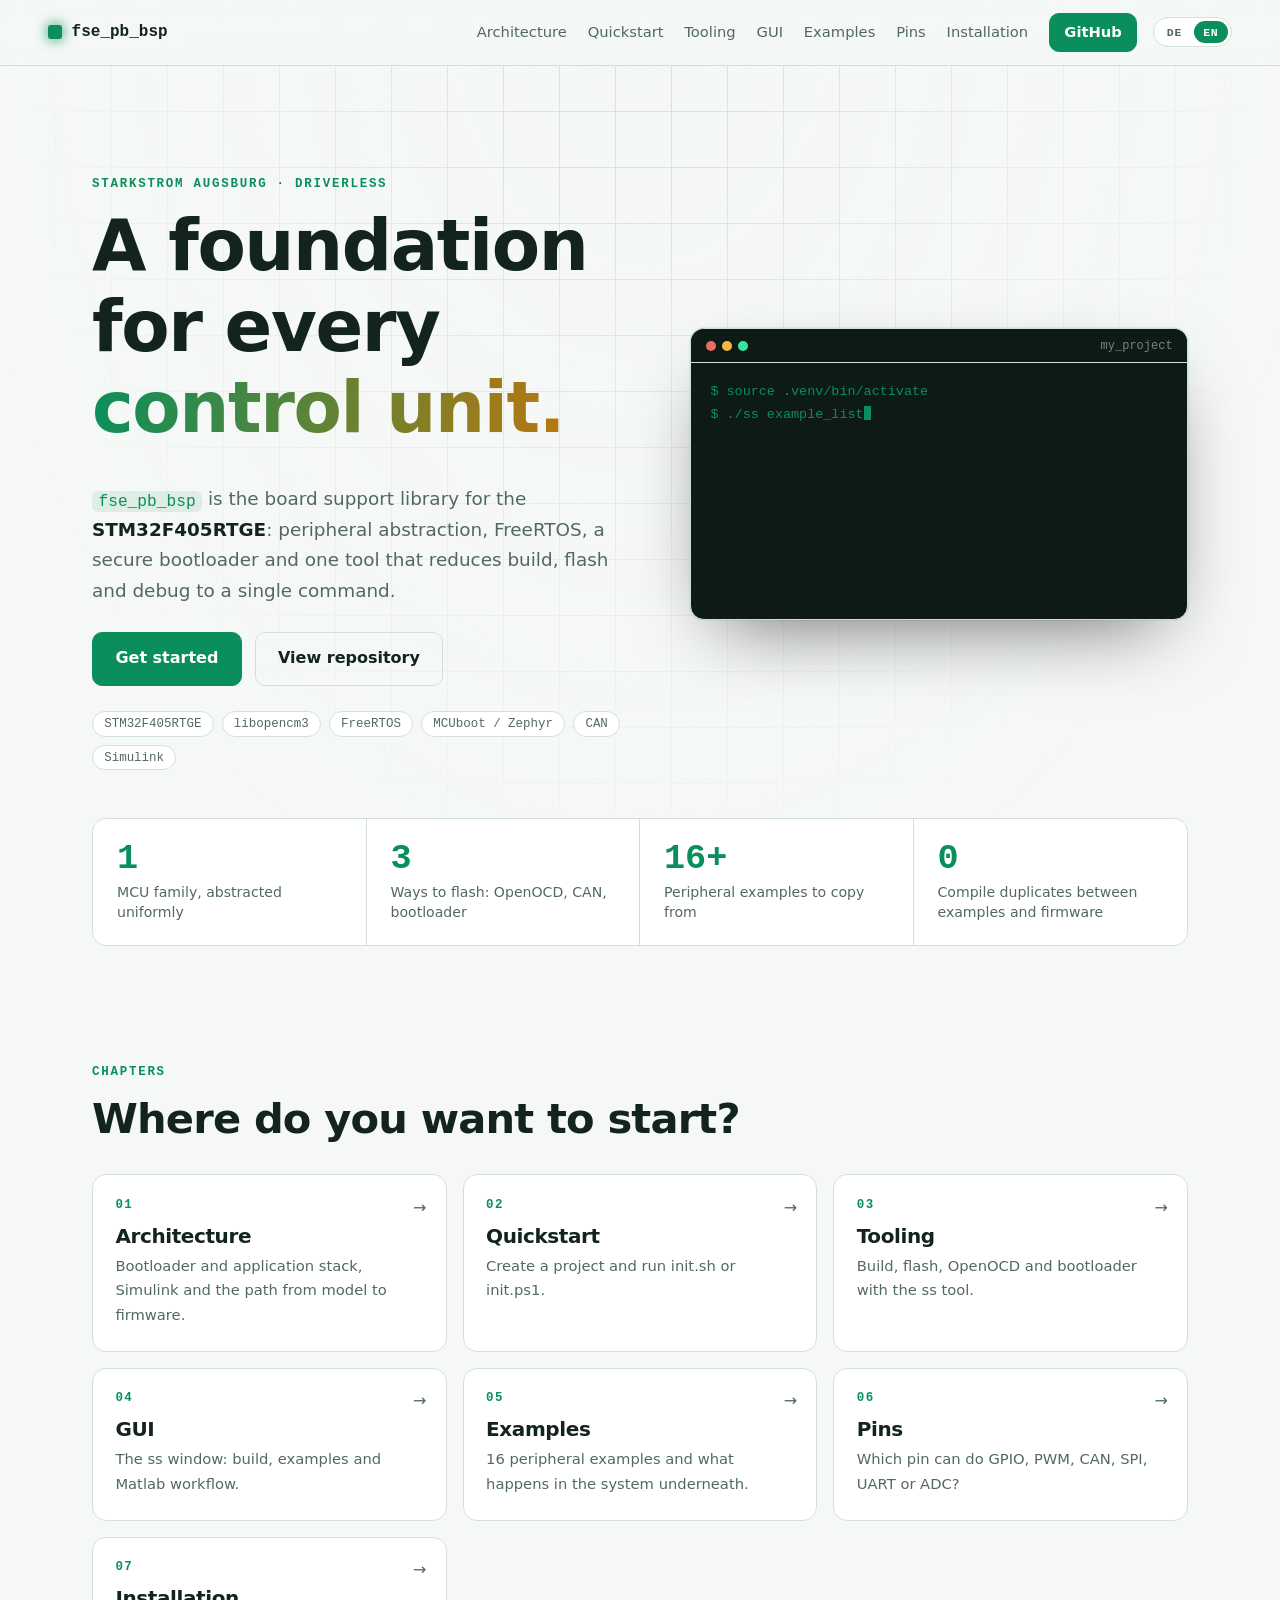
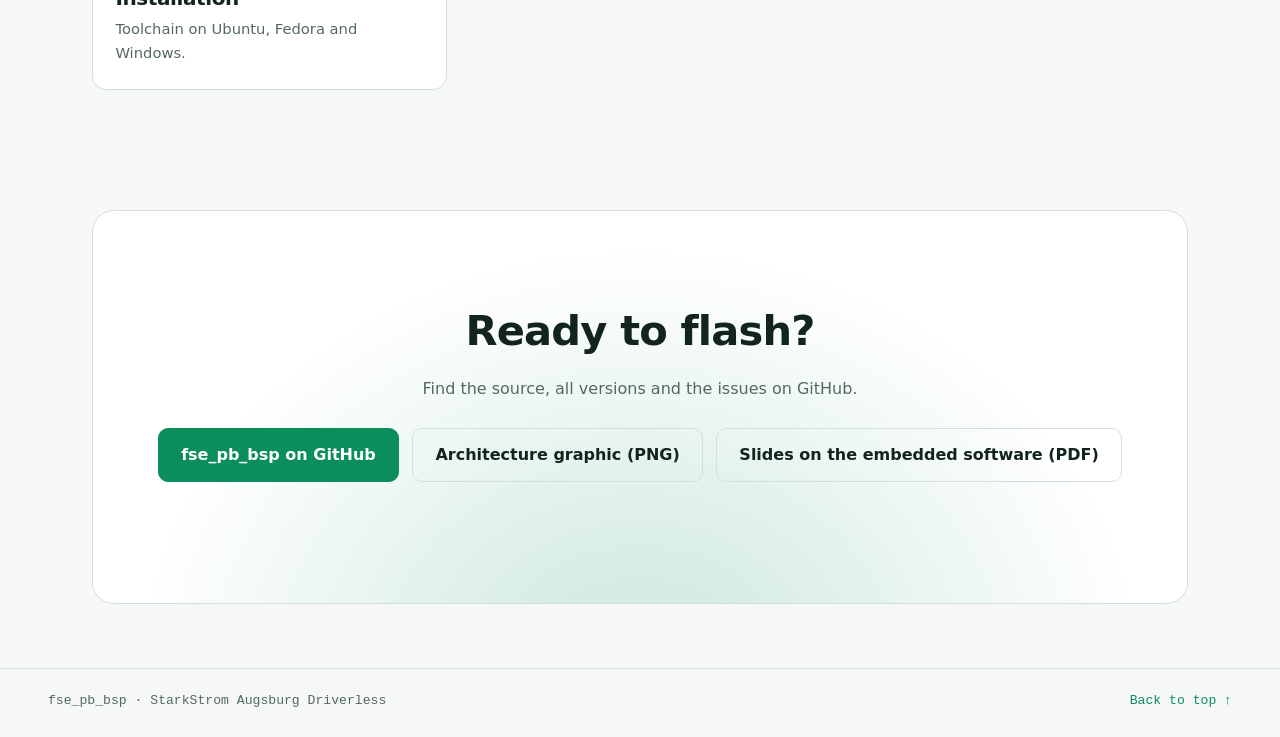
==== commit 5ea276c4: "Website: add processor board and Simulink figures from the slide deck Board photo with facts and usa" ====
--- a/docs/index.html
+++ b/docs/index.html
@@ -84,6 +84,7 @@
   <div class="cta center">
     <a data-i="t269" class="btn" href="https://github.com/StarkStrom-Driverless/fse_pb_bsp">fse_pb_bsp auf GitHub</a>
     <a data-i="t270" class="btn btn-ghost" href="assets/software_pyramid.png">Architektur-Grafik (PNG)</a>
+    <a data-i="b15" class="btn btn-ghost" href="Embedded_Software.pdf">Foliensatz zur Embedded Software (PDF)</a>
   </div>
 </section>
 
--- a/docs/css/style.css
+++ b/docs/css/style.css
@@ -402,3 +402,15 @@
 .pager .prev small::before { content: "← "; } .pager .next small::after { content: " →"; }
 .nav nav a.active:not(.btn) { color: var(--accent); font-weight: 600; }
 @media (max-width: 480px) { .pager { grid-template-columns: 1fr; } .pager .next { text-align: left; align-items: flex-start; } }
+
+/* figures */
+.fig { margin: 0; background: var(--panel); border: 1px solid var(--line); border-radius: var(--r); overflow: hidden; }
+.fig img { display: block; width: 100%; height: auto; }
+.fig.light { background: #fff; }
+.fig figcaption { padding: .9rem 1.1rem 1.1rem; color: var(--muted); font-size: .9rem; border-top: 1px solid var(--line); background: var(--panel); }
+.sim-figs { display: grid; grid-template-columns: 1.4fr 1fr; gap: 1rem; margin-top: 1.4rem; align-items: start; }
+.sim-figs .fig:nth-child(2) img { background: #fff; }
+.chips.blocks { margin-top: 1.1rem; }
+.board-grid { display: grid; grid-template-columns: 1.5fr 1fr; gap: 2rem; align-items: start; }
+.board-info h3 { margin-top: 1.4rem; } .board-info h3:first-child { margin-top: 0; }
+@media (max-width: 900px) { .sim-figs, .board-grid { grid-template-columns: 1fr; } }
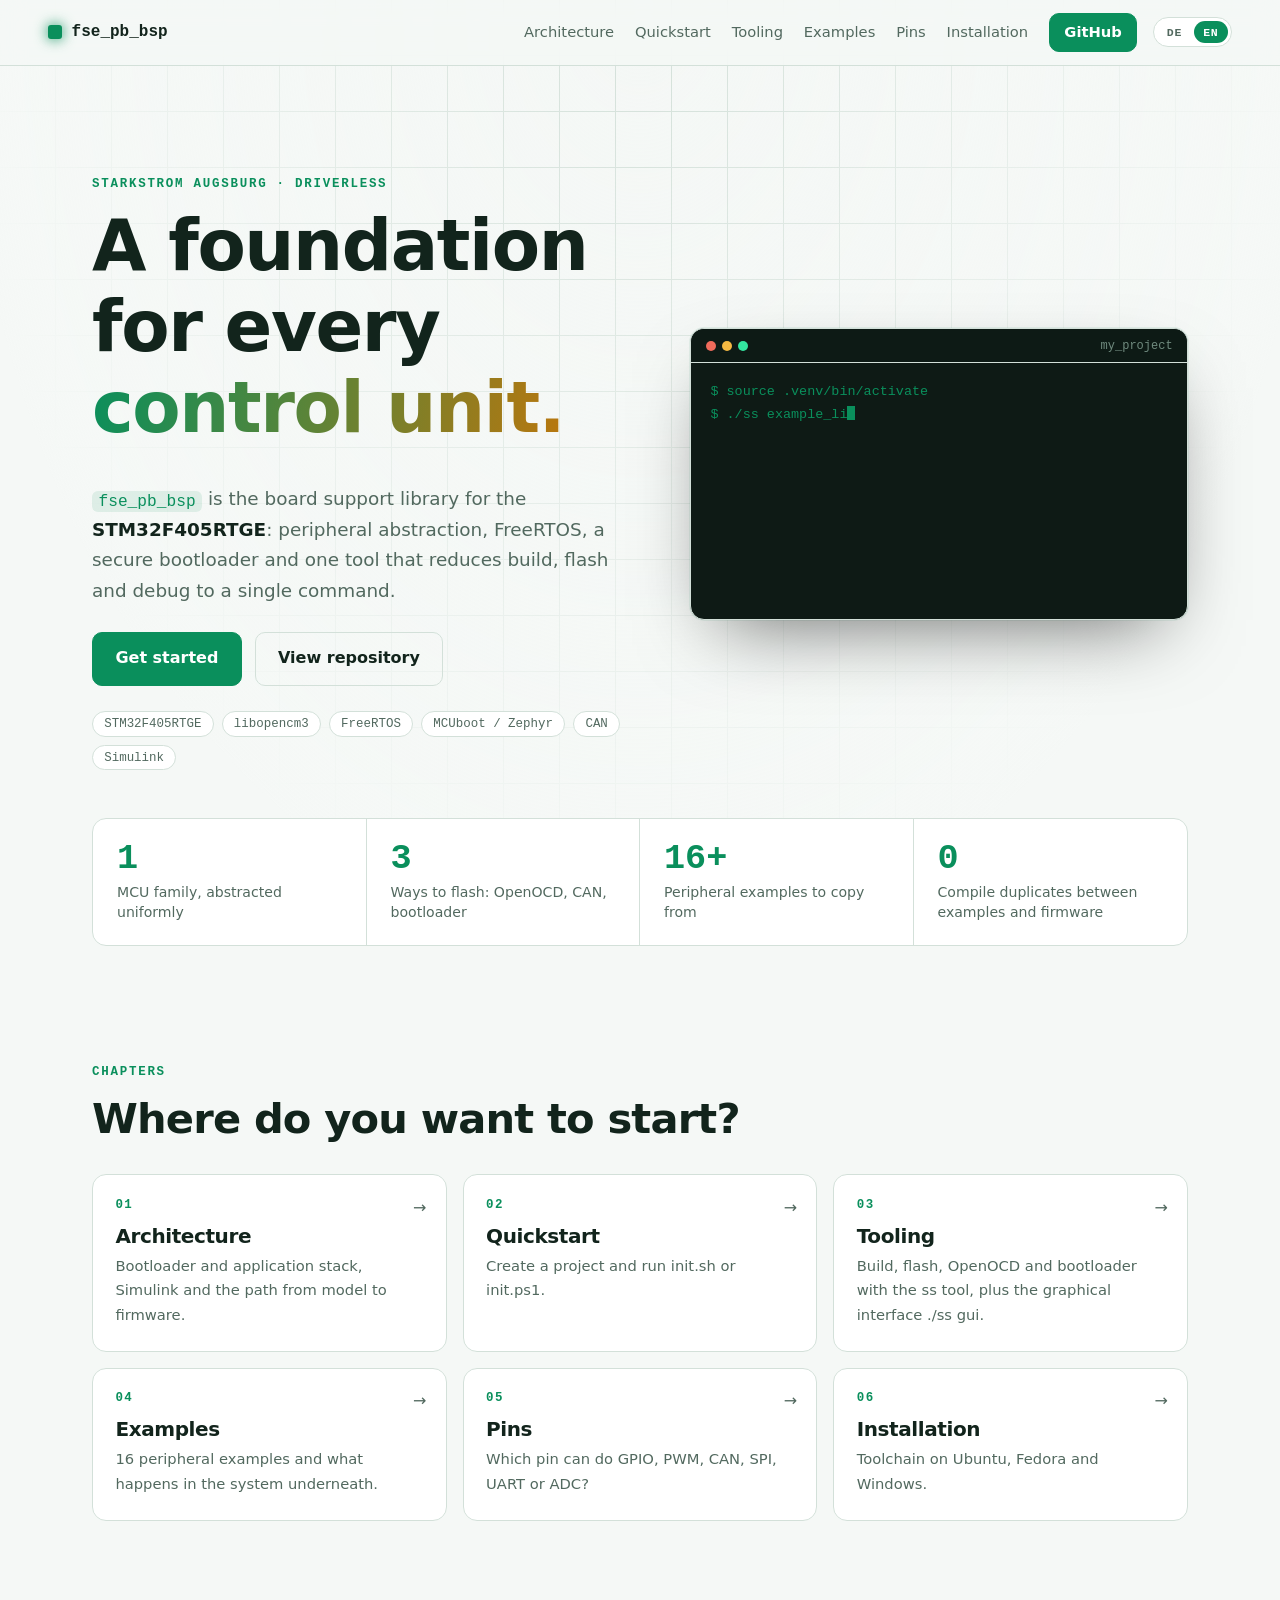
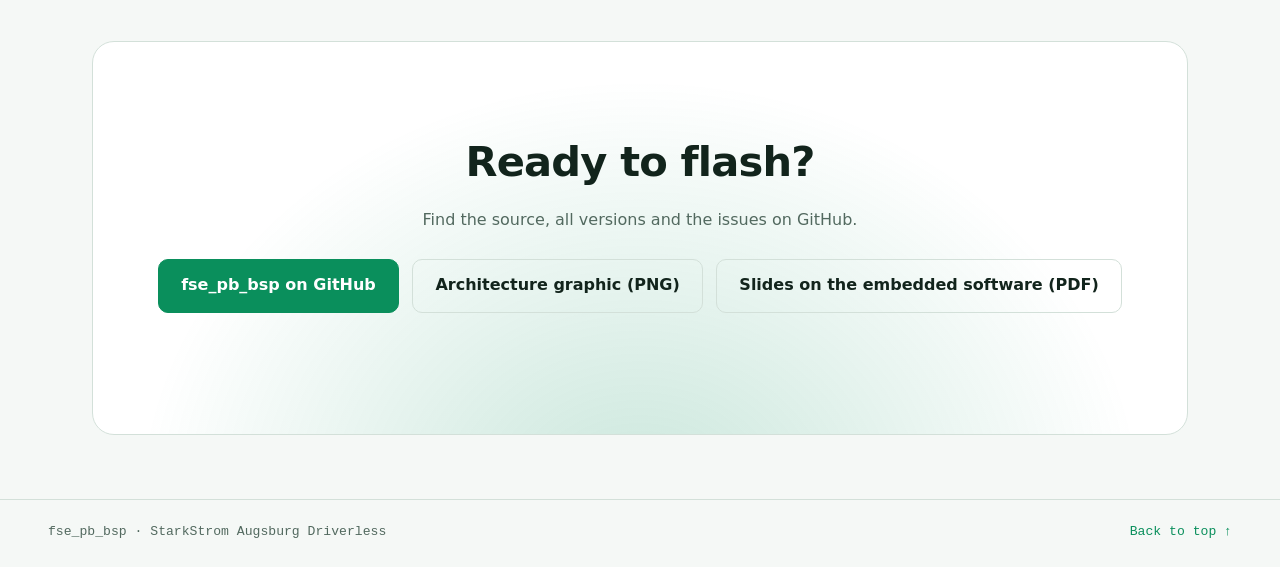
==== commit f316c363: "Website: merge GUI into the tooling page ./ss gui card links to the GUI section on the same page; gu" ====
--- a/docs/index.html
+++ b/docs/index.html
@@ -17,7 +17,6 @@
     <a data-i="t2" href="architecture.html">Architektur</a>
     <a data-i="t3" href="quickstart.html">Quickstart</a>
     <a data-i="t4" href="tooling.html">Tooling</a>
-    <a data-i="t5" href="gui.html">GUI</a>
     <a data-i="t6" href="examples.html">Beispiele</a>
     <a data-i="t7" href="pins.html">Pins</a>
     <a data-i="t8" href="install.html">Installation</a>
@@ -70,11 +69,10 @@
   <div class="chap-grid">
     <a class="chap" href="architecture.html"><span class="num">01</span><h3 data-i="t2">Architektur</h3><p data-i="h1">Bootloader- und Anwendungs-Stack, Simulink und der Weg vom Modell zur Firmware.</p></a>
     <a class="chap" href="quickstart.html"><span class="num">02</span><h3 data-i="t3">Quickstart</h3><p data-i="h2">Projekt anlegen und init.sh bzw. init.ps1 ausführen.</p></a>
-    <a class="chap" href="tooling.html"><span class="num">03</span><h3 data-i="t4">Tooling</h3><p data-i="h3">Build, Flash, OpenOCD und Bootloader mit dem ss-Tool.</p></a>
-    <a class="chap" href="gui.html"><span class="num">04</span><h3 data-i="t5">GUI</h3><p data-i="h4">Das ss-Fenster: Build, Beispiele und Matlab-Workflow.</p></a>
-    <a class="chap" href="examples.html"><span class="num">05</span><h3 data-i="t6">Beispiele</h3><p data-i="h5">16 Peripherie-Beispiele und was darunter im System passiert.</p></a>
-    <a class="chap" href="pins.html"><span class="num">06</span><h3 data-i="t7">Pins</h3><p data-i="h6">Welcher Pin kann GPIO, PWM, CAN, SPI, UART oder ADC?</p></a>
-    <a class="chap" href="install.html"><span class="num">07</span><h3 data-i="t8">Installation</h3><p data-i="h7">Toolchain unter Ubuntu, Fedora und Windows.</p></a>
+    <a class="chap" href="tooling.html"><span class="num">03</span><h3 data-i="t4">Tooling</h3><p data-i="h3">Build, Flash, OpenOCD und Bootloader mit dem ss-Tool, dazu die grafische Oberfläche ./ss gui.</p></a>
+    <a class="chap" href="examples.html"><span class="num">04</span><h3 data-i="t6">Beispiele</h3><p data-i="h5">16 Peripherie-Beispiele und was darunter im System passiert.</p></a>
+    <a class="chap" href="pins.html"><span class="num">05</span><h3 data-i="t7">Pins</h3><p data-i="h6">Welcher Pin kann GPIO, PWM, CAN, SPI, UART oder ADC?</p></a>
+    <a class="chap" href="install.html"><span class="num">06</span><h3 data-i="t8">Installation</h3><p data-i="h7">Toolchain unter Ubuntu, Fedora und Windows.</p></a>
   </div>
 </section>
 
--- a/docs/css/style.css
+++ b/docs/css/style.css
@@ -414,3 +414,11 @@
 .board-grid { display: grid; grid-template-columns: 1.5fr 1fr; gap: 2rem; align-items: start; }
 .board-info h3 { margin-top: 1.4rem; } .board-info h3:first-child { margin-top: 0; }
 @media (max-width: 900px) { .sim-figs, .board-grid { grid-template-columns: 1fr; } }
+
+/* tooling -> gui */
+.cmd.gui-link { display: block; color: var(--text); position: relative; border-color: color-mix(in srgb, var(--accent) 60%, var(--line)); background: color-mix(in srgb, var(--accent) 7%, var(--panel)); }
+.cmd.gui-link:hover { text-decoration: none; }
+.cmd.gui-link .go { display: inline-block; margin-top: .8rem; font: 700 .82rem var(--mono); color: var(--accent); }
+.cmd.gui-link:hover .go { text-decoration: underline; }
+.block.gui-sec { padding-top: 1rem; }
+.code.inline { padding-right: 5.6rem; }
